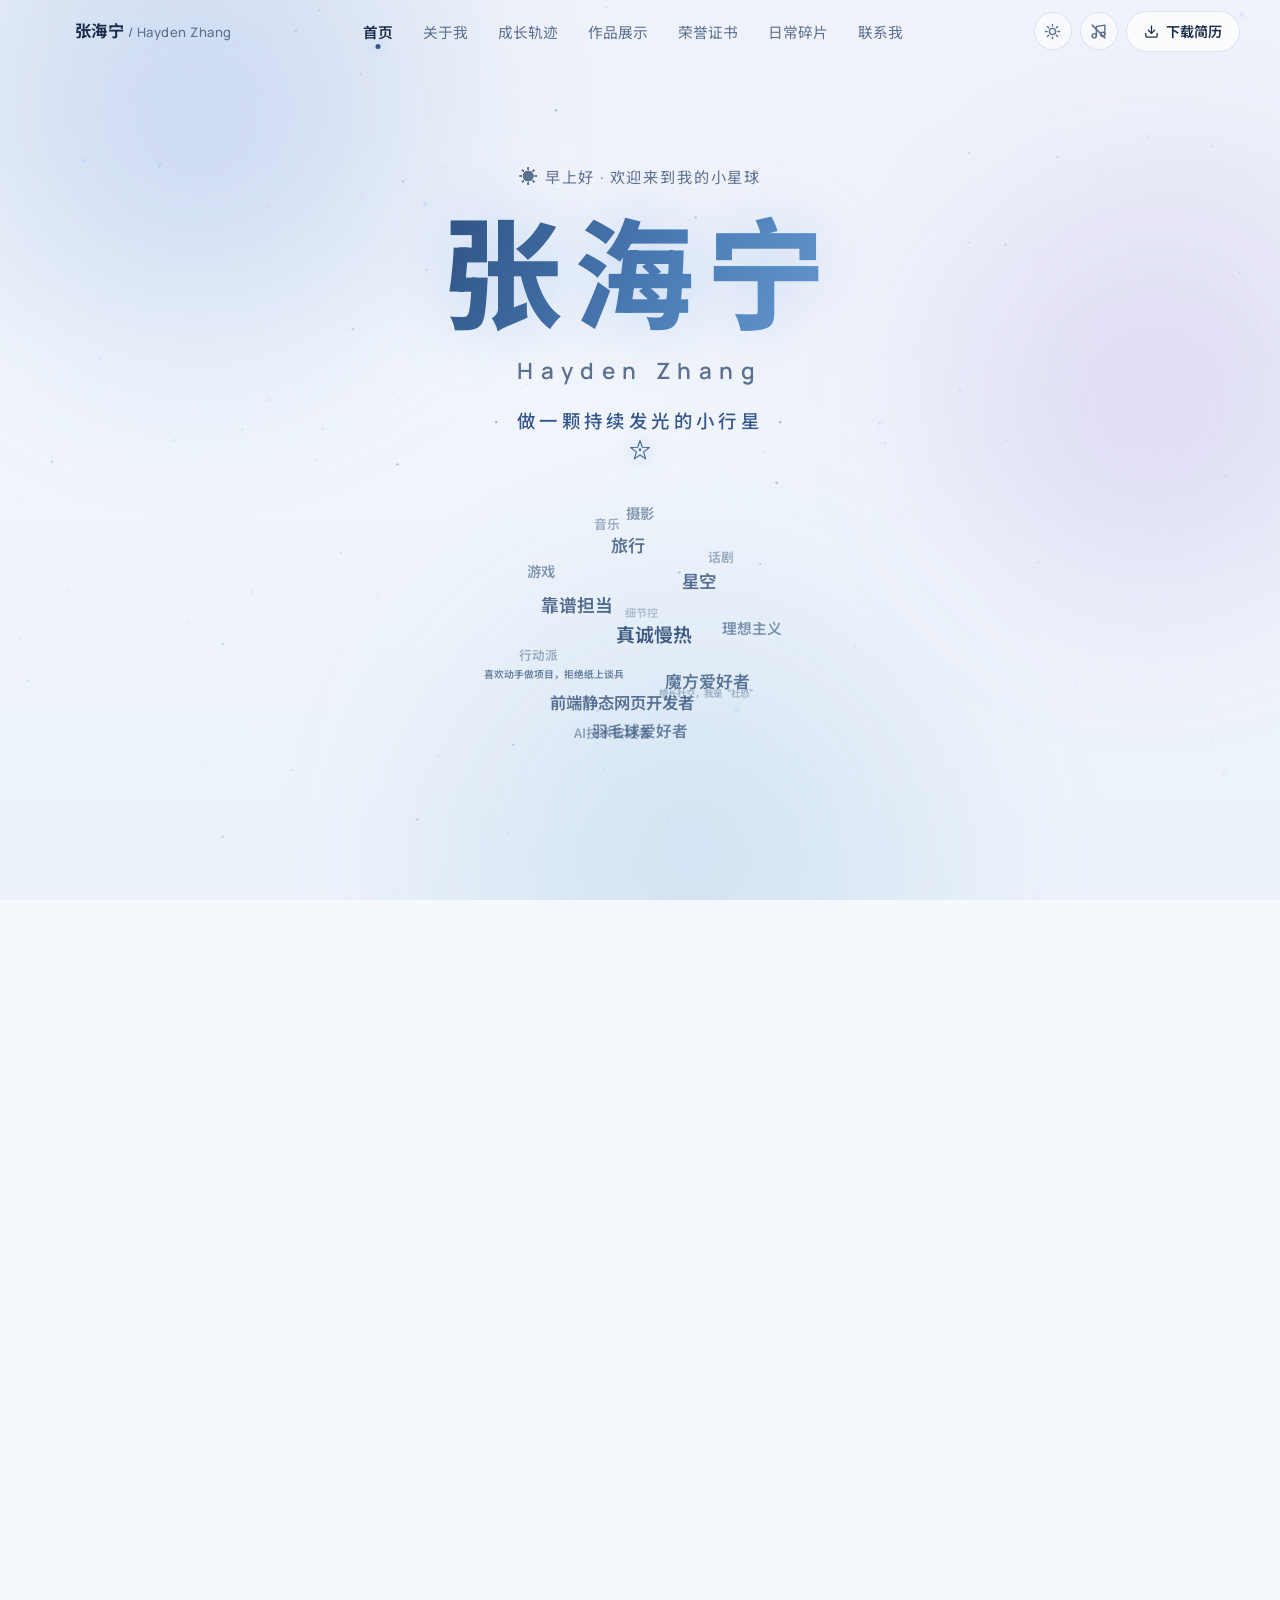
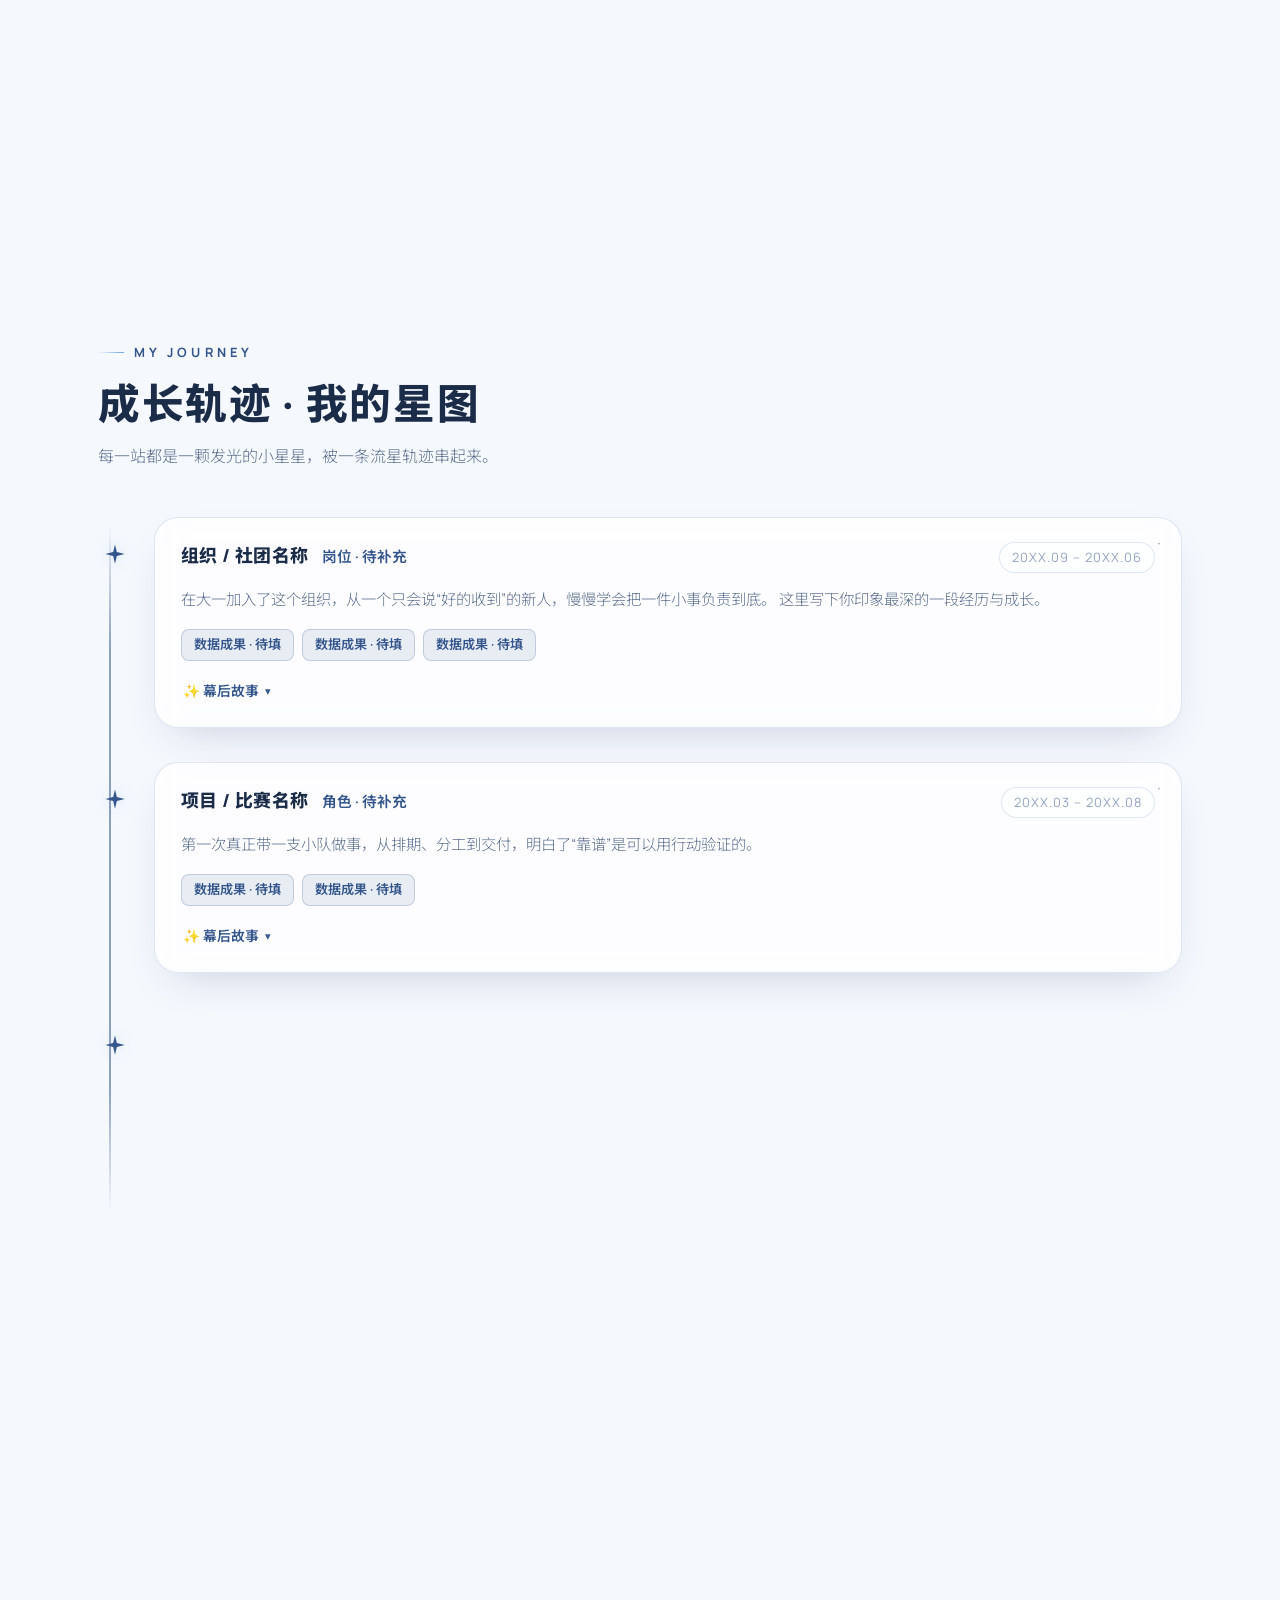
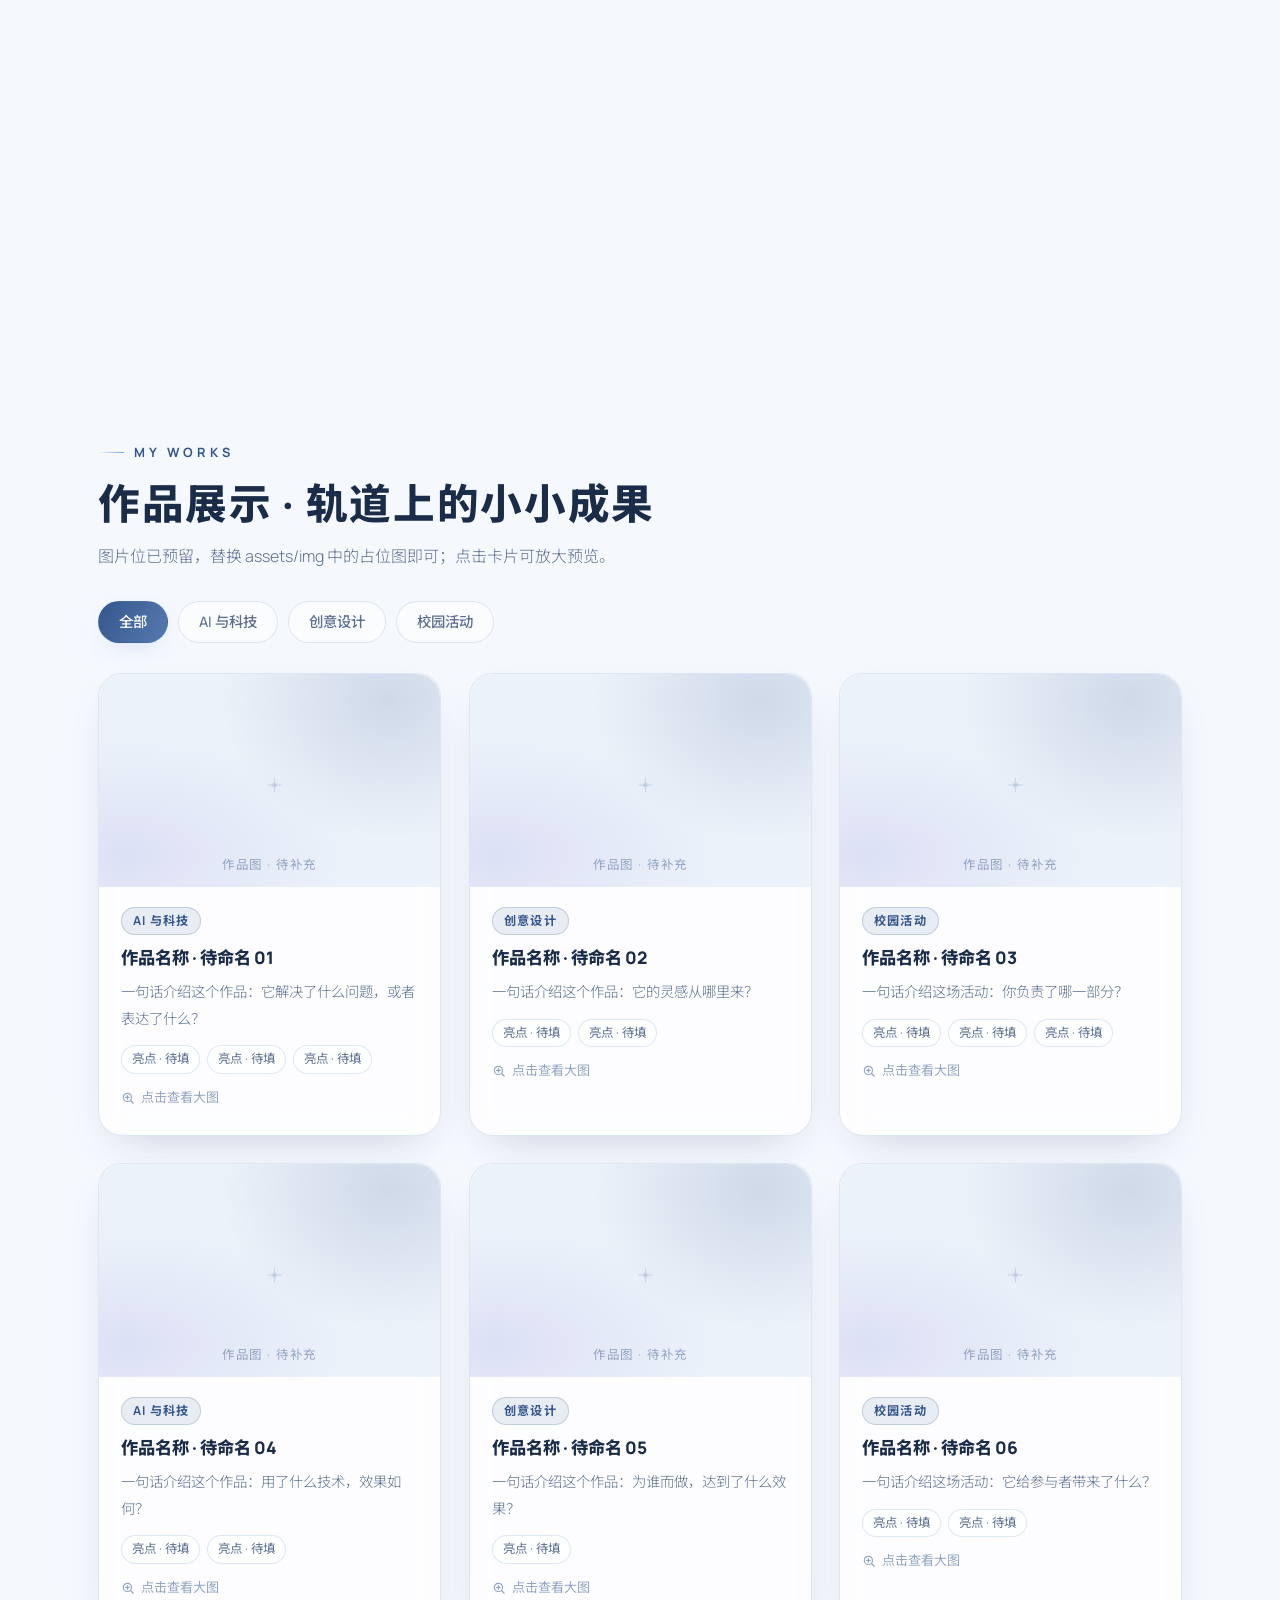
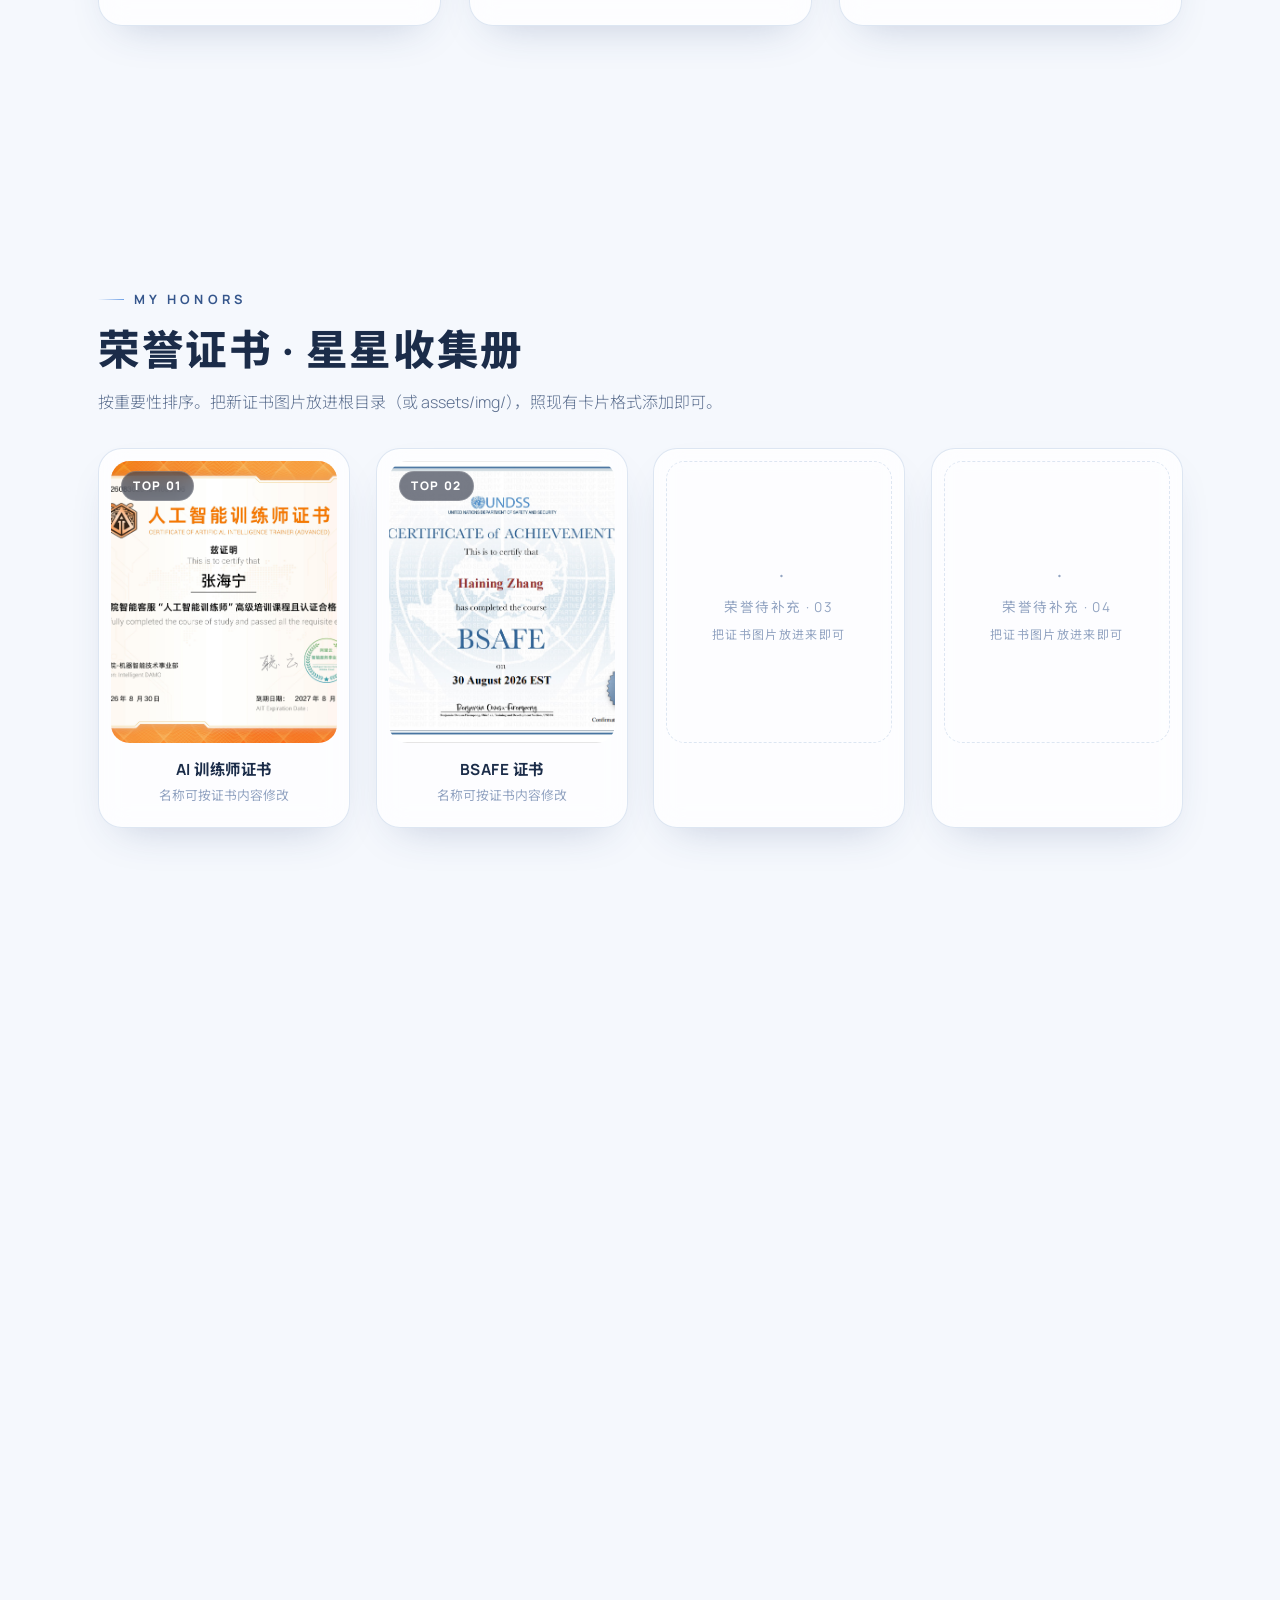
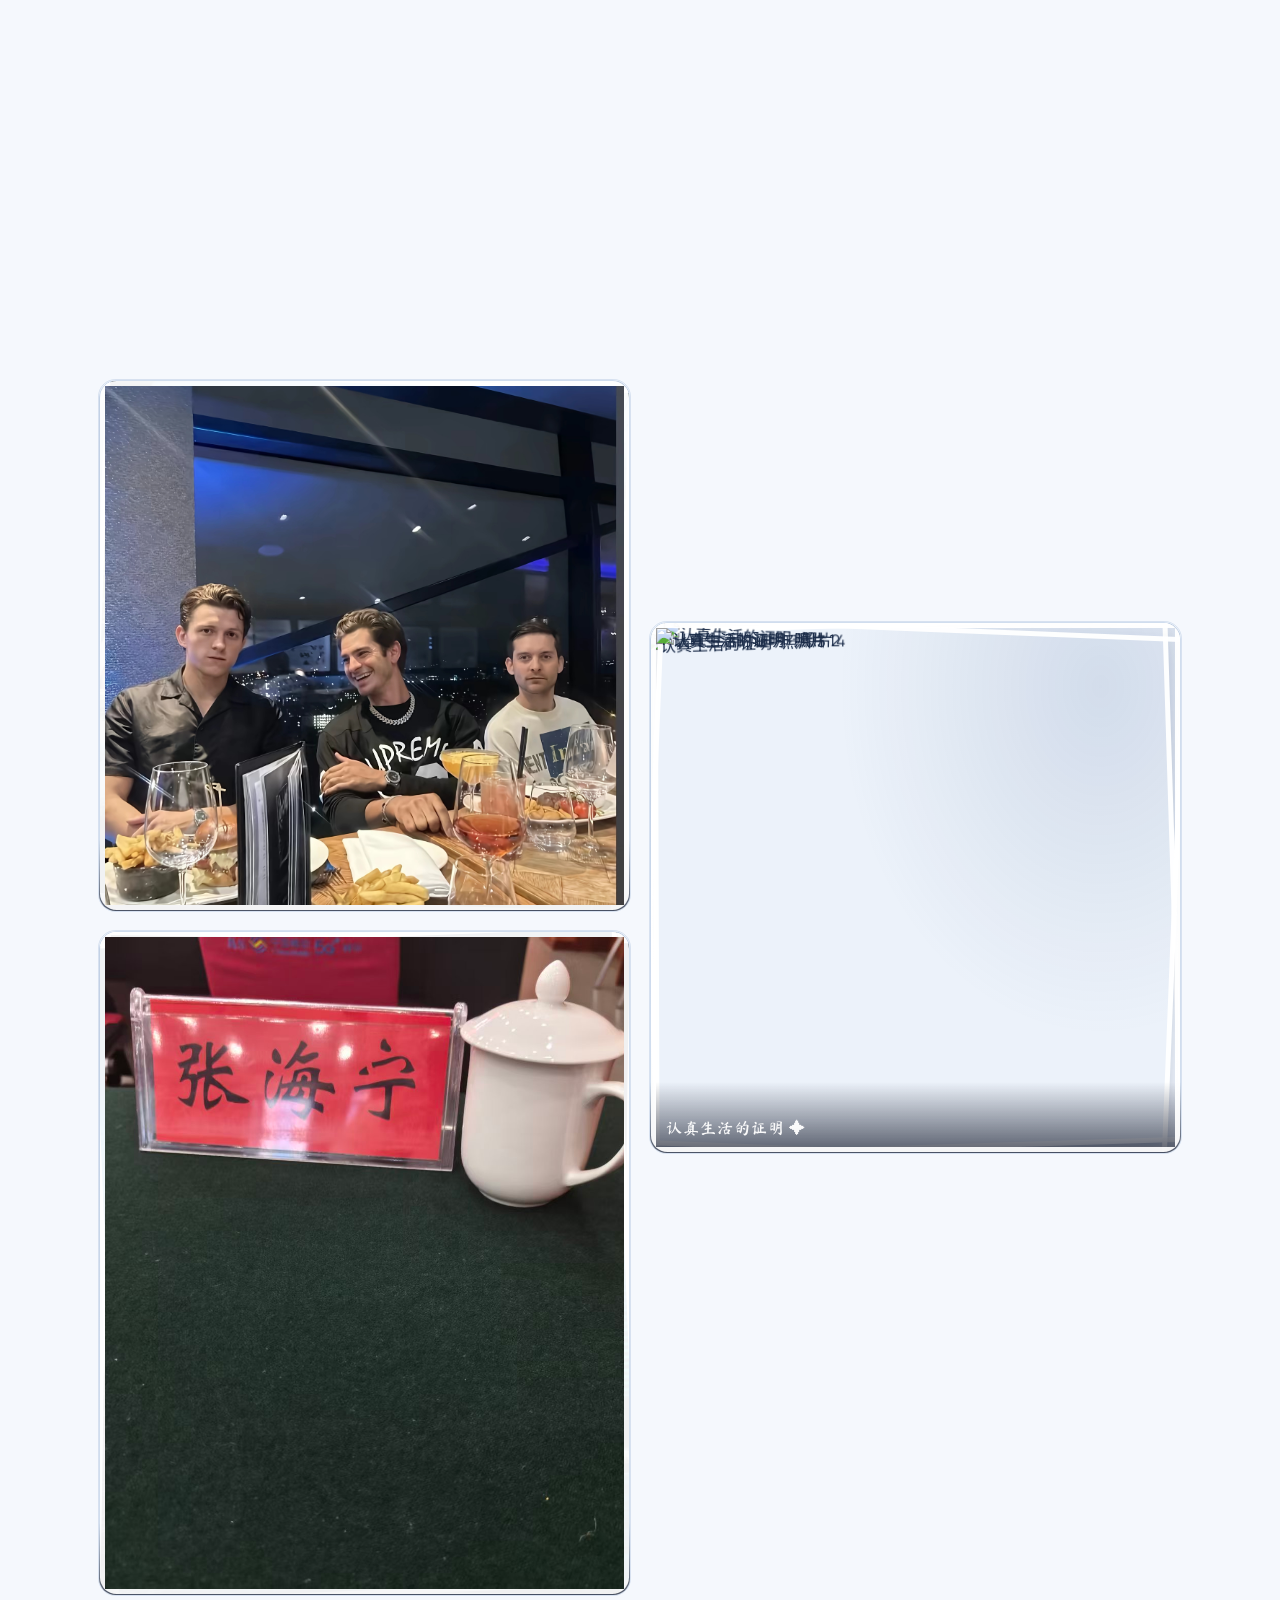
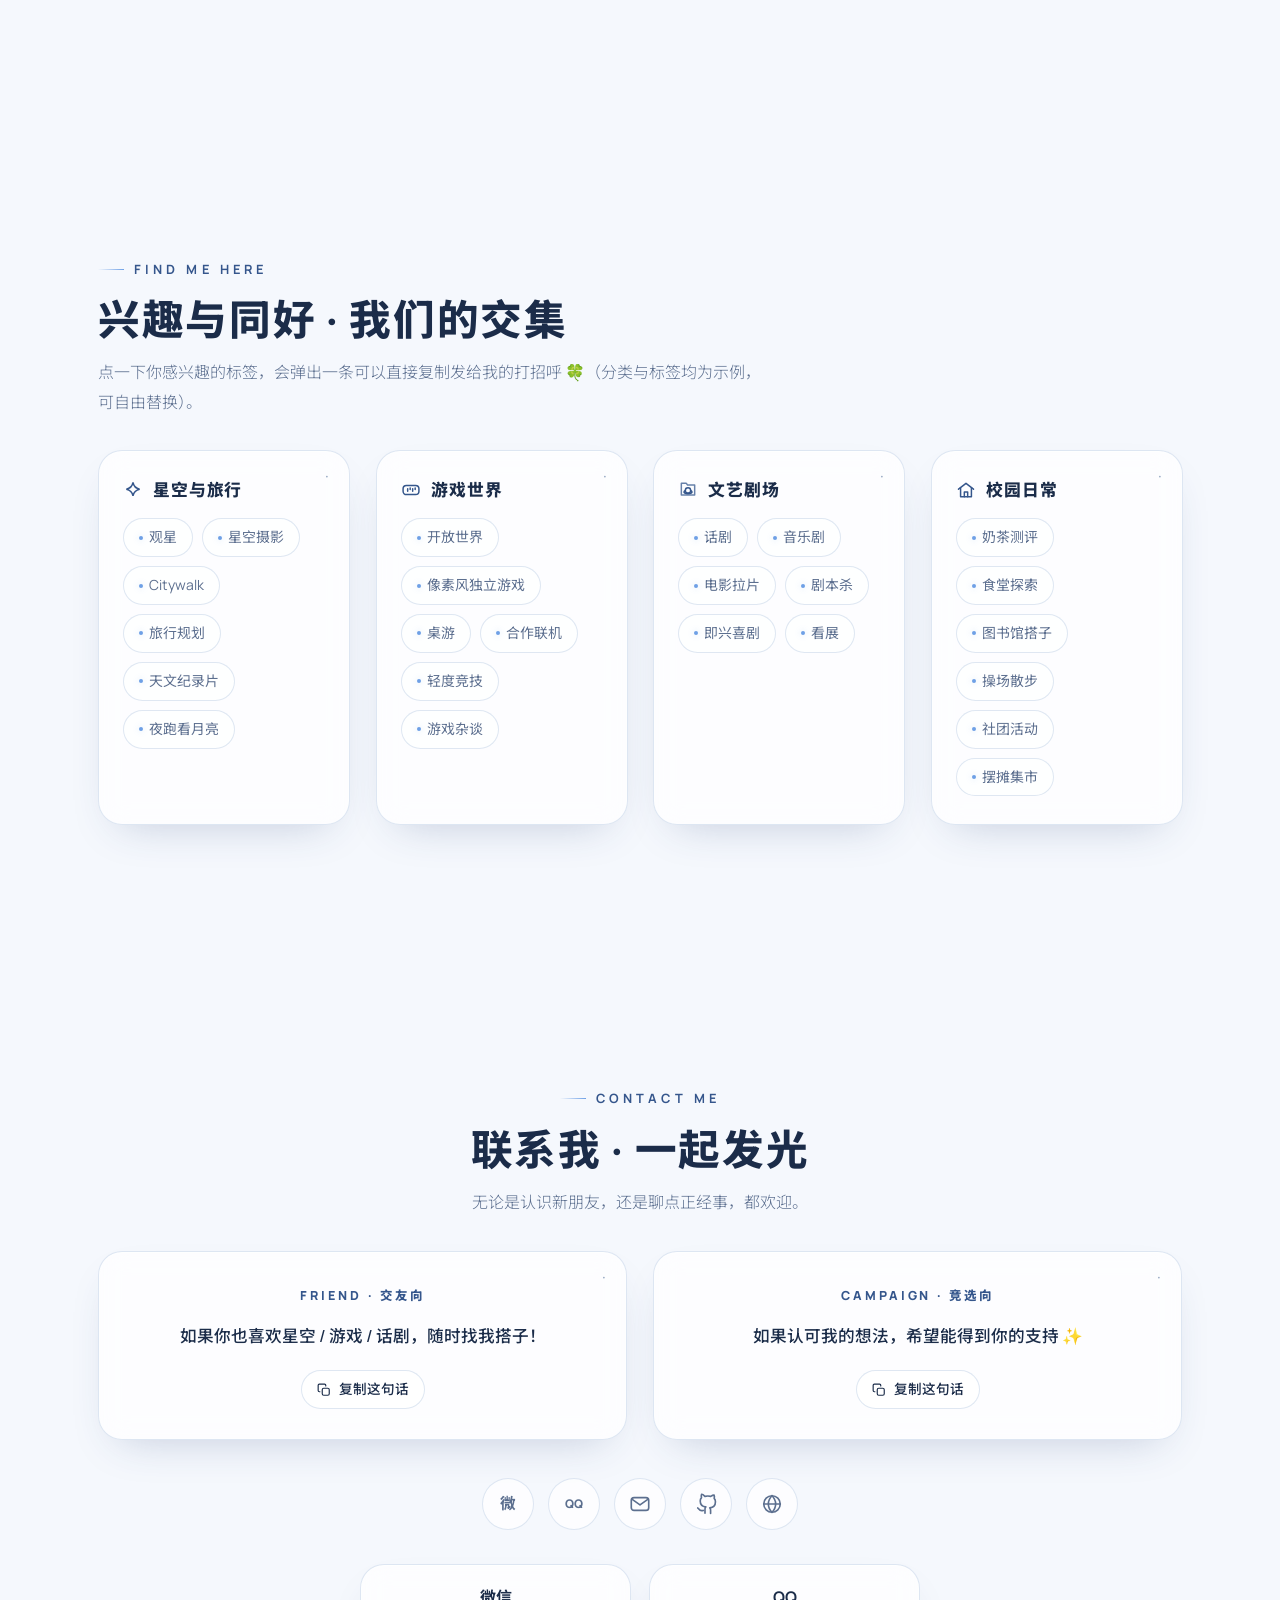
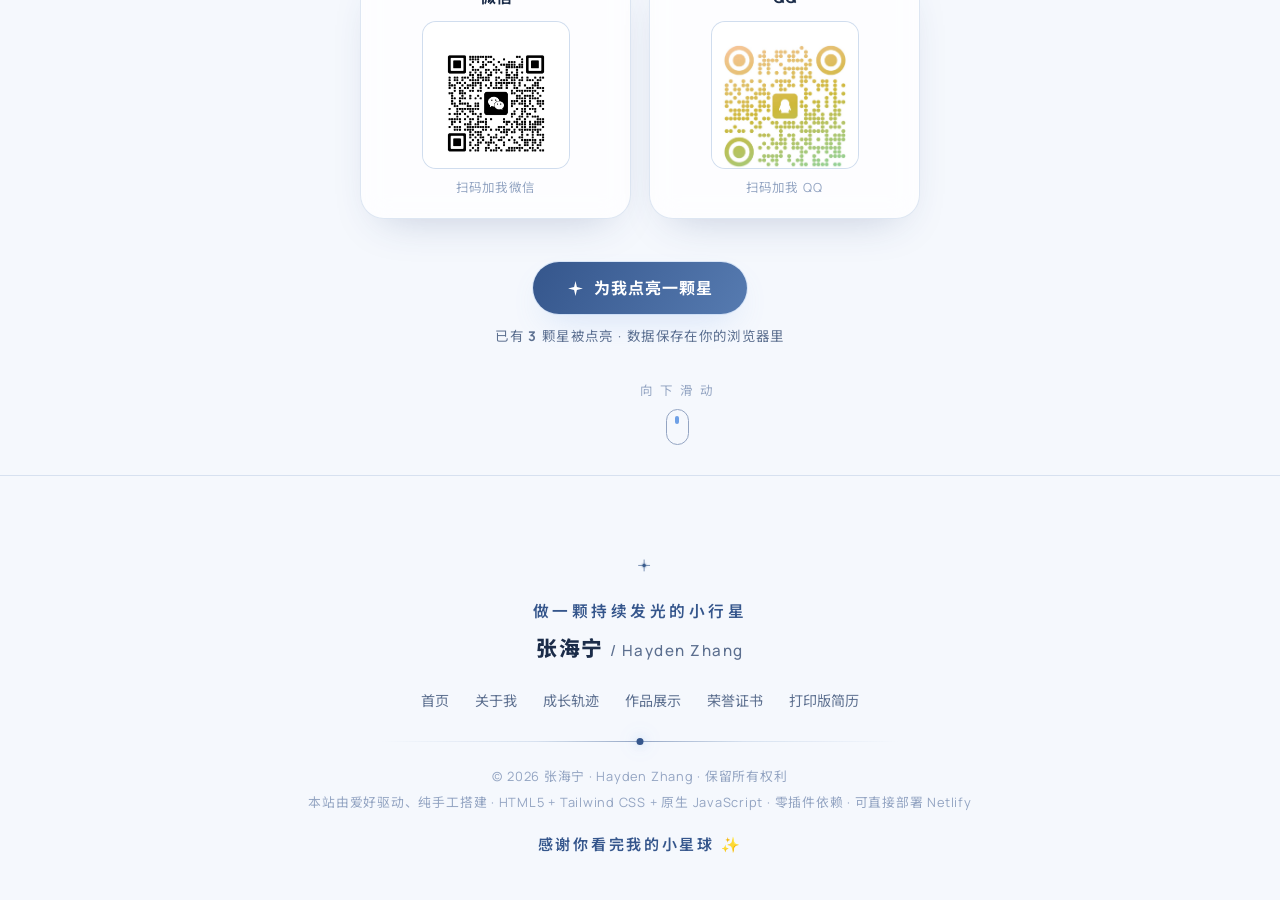
==== index.html @ 399f0990 "Add files via upload" ====
<!DOCTYPE html>
<html lang="zh-CN">
<head>
  <meta charset="UTF-8">
  <meta name="viewport" content="width=device-width, initial-scale=1.0">
  <!-- ================= SEO 基础标签 ================= -->
  <title>张海宁 Hayden Zhang｜做一颗持续发光的小行星</title>
  <meta name="description" content="张海宁（Hayden Zhang）的个人小星球：深空星空主题个人品牌展示站，用于开学破冰、社团班委竞选、评优展示，内附标准求职简历打印版。">
  <meta name="keywords" content="张海宁,Hayden Zhang,个人主页,个人简历,大学生,校园,星空,作品集">
  <meta name="author" content="张海宁 Hayden Zhang">
  <meta name="theme-color" content="#05070f">
  <!-- Open Graph 占位（上线后可替换为自己的分享图） -->
  <meta property="og:title" content="张海宁 Hayden Zhang｜做一颗持续发光的小行星">
  <meta property="og:description" content="欢迎来到我的小星球——一颗持续发光的小行星。">
  <meta property="og:type" content="website">

  <!-- 站点图标：Z-shaped Meteor Logo / 张海宁专属流星符号（Z 字三折拖尾 + 星点） -->
  <link rel="icon" href='data:image/svg+xml,<svg xmlns="http://www.w3.org/2000/svg" viewBox="0 0 64 64"><g fill="none" stroke="%233a5b8c" stroke-width="4.6" stroke-linecap="round" stroke-linejoin="round"><path d="M13 15 L30 15 L17 37 L35 37"/></g><circle cx="38" cy="37" r="3" fill="%233a5b8c"/></svg>'>

  <!-- 字体：Manrope（拉丁）+ Noto Sans SC（中文正文）+ Ma Shan Zheng（手写标注）；离线时自动回退系统字体 -->
  <link rel="preconnect" href="https://fonts.googleapis.com">
  <link rel="preconnect" href="https://fonts.gstatic.com" crossorigin>
  <link href="https://fonts.googleapis.com/css2?family=Ma+Shan+Zheng&family=Manrope:wght@400;500;600;700;800&family=Noto+Sans+SC:wght@300;400;500;700;900&display=swap" rel="stylesheet">

  <!-- Tailwind CSS v3.4.17（本地化离线运行时，按需编译，无外部请求） -->
  <script>
    /* 拦截 Tailwind 运行时自身的“生产环境”提示，保持控制台零警告 */
    (function () {
      var _w = console.warn;
      console.warn = function () {
        var msg = String(arguments[0] || "");
        if (msg.indexOf("should not be used in production") > -1) return;
        _w.apply(console, arguments);
      };
    })();
  </script>
  <script src="js/tailwind-3.4.17.js"></script>
  <script>
    /* ======= 主题令牌：深空蓝主色阶 + 字体 ======= */
    tailwind.config = {
      darkMode: "class",
      theme: {
        extend: {
          colors: {
            space: { 50: "#f4f7fc", 100: "#e8eef8", 200: "#d3e0f0", 300: "#acc4e2", 400: "#7d9fc9", 500: "#5b7fae", 600: "#43658f", 700: "#354f74", 800: "#273c59", 900: "#1a2a44", 950: "#0c1526" },
            glow: { 200: "#dbe9ff", 300: "#bcd8ff", 400: "#94c0ff", 500: "#6aa5fb" }
          },
          fontFamily: {
            sans: ["Manrope", "Noto Sans SC", "ui-sans-serif", "system-ui", "-apple-system", "Segoe UI", "PingFang SC", "Microsoft YaHei", "sans-serif"],
            hand: ["Ma Shan Zheng", "Kaiti SC", "STKaiti", "KaiTi", "cursive"]
          }
        }
      }
    };
  </script>

  <link rel="stylesheet" href="css/style.css">
  <noscript><style>.reveal{opacity:1 !important;transform:none !important}</style></noscript>
</head>

<body class="antialiased">

  <!-- 无障碍：跳至主要内容 -->
  <a class="skip-link" href="#main">跳至主要内容</a>

  <!-- ============================================================
       Z-shaped Meteor Logo / 张海宁专属流星符号（SVG 符号库）
       整体为一道从左上划向右下的流星轨迹，拖尾三折走势暗合字母 Z：
       - 上层一笔（细、淡）+ 长斜线（主拖尾）+ 下层一笔（汇聚到流星头部）
       - 头部为细小发光星点，可单色使用、可带微光
       ============================================================ -->
  <svg class="hidden" aria-hidden="true" focusable="false">
    <defs>
      <!-- 拖尾渐变：由虚到实、由淡到亮，指向流星头部 -->
      <linearGradient id="zmGrad" x1="13" y1="15" x2="38" y2="37" gradientUnits="userSpaceOnUse">
        <stop offset="0" stop-color="currentColor" stop-opacity=".15"/>
        <stop offset=".55" stop-color="currentColor" stop-opacity=".62"/>
        <stop offset=".95" stop-color="currentColor" stop-opacity=".95"/>
      </linearGradient>
      <!-- 符号微光滤镜 -->
      <filter id="zmGlow" x="-60%" y="-60%" width="220%" height="220%">
        <feGaussianBlur stdDeviation="1.8" result="b"/>
        <feMerge><feMergeNode in="b"/><feMergeNode in="SourceGraphic"/></feMerge>
      </filter>
      <!-- 完整版（带星点光芒，用于大尺寸场景） -->
      <symbol id="zm-full" viewBox="0 0 64 64">
        <polyline points="13,15 30,15 17,37 35,37" fill="none" stroke="url(#zmGrad)" stroke-width="4.6" stroke-linecap="round" stroke-linejoin="round"/>
        <circle cx="38" cy="37" r="2.4" fill="currentColor" filter="url(#zmGlow)"/>
        <path d="M38 29 v16 M30 37 h16" stroke="currentColor" stroke-width="1.1" stroke-linecap="round" opacity=".85"/>
      </symbol>
      <!-- 精简版（导航栏 / 角落小尺寸专用，缩小后依旧清晰） -->
      <symbol id="zm-mini" viewBox="0 0 64 64">
        <polyline points="13,15 30,15 17,37 35,37" fill="none" stroke="url(#zmGrad)" stroke-width="5.4" stroke-linecap="round" stroke-linejoin="round"/>
        <circle cx="38" cy="37" r="2.9" fill="currentColor"/>
      </symbol>
    </defs>
  </svg>

  <!-- ================= 多层星空背景 ================= -->
  <div id="sky" aria-hidden="true">
    <div class="nebula nebula-1"></div>
    <div class="nebula nebula-2"></div>
    <div class="nebula nebula-3"></div>
  </div>
  <canvas id="starfield" aria-hidden="true"></canvas>

  <!-- ================= 流星鼠标指针（仅 PC 鼠标设备生效，JS 控制） ================= -->
  <canvas id="cursorTrail" aria-hidden="true"></canvas>
  <div id="cursorStar" aria-hidden="true">
    <!-- 纯代码绘制的镂空纤细五角星（流星头部），非 emoji、非贴图 -->
    <svg viewBox="0 0 24 24">
      <polygon points="12,1.6 14.4,9.0 22.2,9.3 15.9,14.1 18.2,21.7 12,17.4 5.8,21.7 8.1,14.1 1.8,9.3 9.6,9.0" fill="none" stroke="currentColor" stroke-width="1.15" stroke-linejoin="round" opacity=".95"/>
      <circle cx="12" cy="11.6" r="1.4" fill="currentColor" opacity=".9"/>
    </svg>
  </div>

  <!-- ================= 开场动画（默认隐藏，JS 播放；如 JS 被禁用则直接显示首屏） ================= -->
  <div id="intro" aria-hidden="true">
    <div class="intro-veil"></div>
    <div class="intro-dust"></div>
    <div class="intro-stage" id="introStage">
      <div class="intro-halo" id="introHalo"></div>
      <svg viewBox="0 0 64 64">
        <polyline id="introPath" points="13,15 30,15 17,37 35,37" fill="none" stroke-linecap="round" stroke-linejoin="round"/>
        <circle id="introHead" cx="38" cy="37" r="2.6" fill="#eaf3ff"/>
        <path id="introSpark" d="M38 29 v16 M30 37 h16" stroke="#dbeaff" stroke-width="1.1" stroke-linecap="round"/>
      </svg>
    </div>
  </div>

  <!-- ================= 顶部导航 ================= -->
  <header id="topbar">
    <div class="nav-shell">
      <!-- 左：Z 流星符号 + 中英文姓名 -->
      <a href="#home" class="nav-brand" aria-label="返回首页">
        <span class="nav-logo" id="navLogo">
          <svg width="25" height="25" aria-hidden="true"><use href="#zm-mini"/></svg>
        </span>
        <span>张海宁<span class="nav-name-en"> / Hayden Zhang</span></span>
      </a>

      <!-- 中：主导航 -->
      <ul class="nav-links" role="navigation" aria-label="主导航">
        <li><a class="nav-link" data-nav="home" href="#home">首页</a></li>
        <li><a class="nav-link" data-nav="about" href="#about">关于我</a></li>
        <li><a class="nav-link" data-nav="journey" href="#journey">成长轨迹</a></li>
        <li><a class="nav-link" data-nav="works" href="#works">作品展示</a></li>
        <li><a class="nav-link" data-nav="honors" href="#honors">荣誉证书</a></li>
        <li><a class="nav-link" data-nav="moments" href="#moments">日常碎片</a></li>
        <li><a class="nav-link" data-nav="contact" href="#contact">联系我</a></li>
      </ul>

      <!-- 右：功能按钮区 -->
      <div class="nav-actions">
        <button class="icon-btn" id="themeToggle" aria-label="切换深浅主题" title="切换主题">
          <svg class="dark:hidden" width="17" height="17" viewBox="0 0 24 24" fill="none" stroke="currentColor" stroke-width="2" stroke-linecap="round"><circle cx="12" cy="12" r="4.4"/><path d="M12 2v2.4M12 19.6V22M4.9 4.9l1.7 1.7M17.4 17.4l1.7 1.7M2 12h2.4M19.6 12H22M4.9 19.1l1.7-1.7M17.4 6.6l1.7-1.7"/></svg>
          <svg class="hidden dark:block" width="17" height="17" viewBox="0 0 24 24" fill="currentColor"><path d="M21 12.79A9 9 0 1 1 11.21 3 7 7 0 0 0 21 12.79Z"/></svg>
        </button>
        <button class="icon-btn" id="bgmToggle" aria-label="背景音乐开关" title="背景音乐">
          <!-- 播放中（默认隐藏，开启后显示） -->
          <svg id="bgmIconOn" width="17" height="17" viewBox="0 0 24 24" fill="none" stroke="currentColor" stroke-width="2" stroke-linecap="round" stroke-linejoin="round"><path d="M9 18V5l12-2v13"/><circle cx="6" cy="18" r="3"/><circle cx="18" cy="16" r="3"/></svg>
          <!-- 静音（默认显示） -->
          <svg id="bgmIconOff" width="17" height="17" viewBox="0 0 24 24" fill="none" stroke="currentColor" stroke-width="2" stroke-linecap="round" stroke-linejoin="round"><path d="M9 18V5l12-2v13"/><circle cx="6" cy="18" r="3"/><circle cx="18" cy="16" r="3"/><path d="M3 3l18 18"/></svg>
        </button>
        <a class="btn-resume" href="resume.html" target="_blank" rel="noopener" title="打开打印版求职简历">
          <svg width="15" height="15" viewBox="0 0 24 24" fill="none" stroke="currentColor" stroke-width="2" stroke-linecap="round" stroke-linejoin="round"><path d="M21 15v4a2 2 0 0 1-2 2H5a2 2 0 0 1-2-2v-4"/><path d="M7 10l5 5 5-5"/><path d="M12 15V3"/></svg>
          <span>下载简历</span>
        </a>
        <button class="icon-btn" id="menuBtn" aria-label="打开菜单" title="菜单">
          <svg width="17" height="17" viewBox="0 0 24 24" fill="none" stroke="currentColor" stroke-width="2" stroke-linecap="round"><path d="M3 6h18M3 12h18M3 18h18"/></svg>
        </button>
      </div>
    </div>
    <!-- 移动端抽屉菜单 -->
    <nav class="mobile-menu" id="mobileMenu" aria-label="移动端菜单">
      <a data-nav="home" href="#home">首页</a>
      <a data-nav="about" href="#about">关于我</a>
      <a data-nav="journey" href="#journey">成长轨迹</a>
      <a data-nav="works" href="#works">作品展示</a>
      <a data-nav="honors" href="#honors">荣誉证书</a>
      <a data-nav="moments" href="#moments">日常碎片</a>
      <a data-nav="contact" href="#contact">联系我</a>
    </nav>
  </header>

  <main id="main">

    <!-- ============================================================
         01 · 全屏 Hero 首屏
         ============================================================ -->
    <section id="home" class="hero">
      <div class="container-x">
        <!-- 时间自适应问候语 -->
        <p class="hero-greeting hero-item" style="--d:.05s">
          <span class="emo" id="greetEmo">✦</span><span id="greetText">你好</span> · 欢迎来到我的小星球
        </p>
        <!-- 主姓名：张海宁（主视觉，不可弱化） -->
        <h1 class="hero-name hero-item" style="--d:.22s" id="heroTitle">张海宁</h1>
        <!-- 辅助英文名：略小、略淡，仅作补充 -->
        <p class="hero-sub hero-item" style="--d:.38s">Hayden Zhang</p>
        <p class="hero-slogan hero-item" style="--d:.52s">做一颗持续发光的小行星</p>

        <!-- 三维标签云（PC/平板为 Canvas 3D 球，移动端为静态标签） -->
        <div class="hero-tags hero-item" style="--d:.72s">
          <canvas id="tagCloud" width="680" height="300" aria-label="三维身份标签云"></canvas>
          <div class="chip-cloud" id="chipCloud" aria-label="身份标签"></div>
        </div>
      </div>

      <!-- 向下滑动指引 -->
      <a class="hero-scroll-hint hero-item" style="--d:.95s" href="#about" aria-label="向下滑动">
        <span>向 下 滑 动</span>
        <span class="mouse-shape"><span class="mouse-dot"></span></span>
      </a>
    </section>

    <!-- ============================================================
         02 · 关于我
         ============================================================ -->
    <section id="about" class="section">
      <div class="container-x">
        <p class="sec-kicker reveal">About Me</p>
        <h2 class="sec-title reveal" style="--d:.08s">关于我 · 一颗小行星的自述</h2>
        <p class="sec-sub reveal" style="--d:.16s">以下为第一人称示例文案框架，可整体替换成你自己的故事。</p>

        <div class="about-grid mt-12 stagger">
          <!-- 左：第一人称自我介绍（示例文案，可替换） -->
          <div class="reveal">
            <div class="about-text">
              <p>
                你好呀，我是 <strong>张海宁</strong>。如果把大学生活比作一片星空，我希望自己是其中一颗
                <strong>持续发光的小行星</strong>——不一定是最亮的那颗，但一定在自己的轨道上认真运行、真诚发光。
              </p>
              <p>
                <!-- 示例段落：可以写你的性格、兴趣、校园角色，保持第一人称口语感 -->
                我喜欢把普通的日子过出一点仪式感：课堂上争取把每个观点讲清楚，社团里把手头的小事做到闭环，
                空闲时看一部话剧、打一局游戏，或者只是抬头看看星星。对我来说，靠谱和有趣并不冲突。
              </p>
              <p>
                <!-- 示例段落：竞选 / 交友双场景可共用这段自我介绍 -->
                这里是我的小星球，欢迎你随便逛逛。如果你想认识我，或者愿意和我一起做点什么有意思的事，
                直接滑到文末「联系我」就好——我不常在线，但每条消息都会认真回复。
              </p>
            </div>
          </div>

          <!-- 右：个人信息卡片（底层叠 Z 流星符号水印） -->
          <aside class="reveal" style="--d:.15s">
            <div class="zm-card hoverable about-info-card h-full">
              <svg class="zm-corner" aria-hidden="true"><use href="#zm-mini"/></svg>
              <svg class="zm-watermark" aria-hidden="true"><use href="#zm-full"/></svg>
              <h3 class="font-bold text-lg tracking-widest">信息速览</h3>
              <dl class="mt-2">
                <div class="info-row"><dt>中文名</dt><dd>张海宁</dd></div>
                <div class="info-row"><dt>英文名</dt><dd>Hayden Zhang</dd></div>
                <div class="info-row"><dt>学校</dt><dd>山东师范大学</dd></div>
                <div class="info-row"><dt>专业 / 年级</dt><dd>生物科学类 / 大一</dd></div>
                <div class="info-row"><dt>家乡</dt><dd>山东潍坊</dd></div>
                <div class="info-row"><dt>MBTI</dt><dd>ESFP-AH</dd></div>
                <div class="info-row"><dt>身份标签</dt><dd style="line-height:1.7;font-size:.86rem">羽毛球 · 前端开发 · AI 实践 · 魔方</dd></div>
                <div class="info-row"><dt>Slogan</dt><dd>做一颗持续发光的小行星</dd></div>
              </dl>
            </div>
          </aside>
        </div>
      </div>
    </section>

    <!-- ============================================================
         03 · 成长轨迹（星空成长星图时间线 + 竞选主张）
         ============================================================ -->
    <section id="journey" class="section">
      <div class="container-x">
        <p class="sec-kicker reveal">My Journey</p>
        <h2 class="sec-title reveal" style="--d:.08s">成长轨迹 · 我的星图</h2>
        <p class="sec-sub reveal" style="--d:.16s">每一站都是一颗发光的小星星，被一条流星轨迹串起来。<!-- 示例卡片可复制修改，数量不限 --></p>

        <div class="timeline">
          <div class="tl-line" aria-hidden="true"></div>

          <!-- 节点一（示例：可替换为你的真实经历） -->
          <article class="tl-item">
            <span class="tl-dot" aria-hidden="true">
              <svg viewBox="0 0 24 24" fill="currentColor"><path d="M12 1.5L14 9.8 22.5 12 14 14.2 12 22.5 10 14.2 1.5 12 10 9.8Z"/></svg>
            </span>
            <div class="zm-card hoverable tl-card reveal">
              <svg class="zm-corner" aria-hidden="true"><use href="#zm-mini"/></svg>
              <div class="tl-head">
                <h3 class="tl-org">组织 / 社团名称</h3>
                <span class="tl-role">岗位 · 待补充</span>
                <span class="tl-time">20XX.09 – 20XX.06</span>
              </div>
              <p class="tl-desc">
                <!-- 示例描述（第一人称 + 数据化成果）：-->
                在大一加入了这个组织，从一个只会说“好的收到”的新人，慢慢学会把一件小事负责到底。
                这里写下你印象最深的一段经历与成长。
              </p>
              <div class="tl-data">
                <span>数据成果 · 待填</span>
                <span>数据成果 · 待填</span>
                <span>数据成果 · 待填</span>
              </div>
              <div class="tl-story">
                <button class="tl-story-btn" aria-expanded="false">
                  ✨ 幕后故事 <span class="caret">▾</span>
                </button>
                <div class="tl-story-body">
                  <div>
                    <p class="tl-story-text">这里会讲一个只有我知道的小故事——比如第一次搞砸、又第一次扳回来。等你想好了就写在这里 ✨</p>
                  </div>
                </div>
              </div>
            </div>
          </article>

          <!-- 节点二 -->
          <article class="tl-item">
            <span class="tl-dot" aria-hidden="true">
              <svg viewBox="0 0 24 24" fill="currentColor"><path d="M12 1.5L14 9.8 22.5 12 14 14.2 12 22.5 10 14.2 1.5 12 10 9.8Z"/></svg>
            </span>
            <div class="zm-card hoverable tl-card reveal" style="--d:.05s">
              <svg class="zm-corner" aria-hidden="true"><use href="#zm-mini"/></svg>
              <div class="tl-head">
                <h3 class="tl-org">项目 / 比赛名称</h3>
                <span class="tl-role">角色 · 待补充</span>
                <span class="tl-time">20XX.03 – 20XX.08</span>
              </div>
              <p class="tl-desc">
                <!-- 示例描述：-->
                第一次真正带一支小队做事，从排期、分工到交付，明白了“靠谱”是可以用行动验证的。
              </p>
              <div class="tl-data">
                <span>数据成果 · 待填</span>
                <span>数据成果 · 待填</span>
              </div>
              <div class="tl-story">
                <button class="tl-story-btn" aria-expanded="false">
                  ✨ 幕后故事 <span class="caret">▾</span>
                </button>
                <div class="tl-story-body">
                  <div>
                    <p class="tl-story-text">留一个位置，放一段“大家不知道的事”。</p>
                  </div>
                </div>
              </div>
            </div>
          </article>

          <!-- 节点三 -->
          <article class="tl-item">
            <span class="tl-dot" aria-hidden="true">
              <svg viewBox="0 0 24 24" fill="currentColor"><path d="M12 1.5L14 9.8 22.5 12 14 14.2 12 22.5 10 14.2 1.5 12 10 9.8Z"/></svg>
            </span>
            <div class="zm-card hoverable tl-card reveal" style="--d:.05s">
              <svg class="zm-corner" aria-hidden="true"><use href="#zm-mini"/></svg>
              <div class="tl-head">
                <h3 class="tl-org">正在发生：XX</h3>
                <span class="tl-role">进行中 · 待补充</span>
                <span class="tl-time">20XX.09 – 至今</span>
              </div>
              <p class="tl-desc">
                <!-- 示例描述：-->
                现在的我在为下一件想做的事积蓄能量，把每一天过成值得记录的一小段轨道。
              </p>
              <div class="tl-data">
                <span>数据成果 · 待填</span>
              </div>
              <div class="tl-story">
                <button class="tl-story-btn" aria-expanded="false">
                  ✨ 幕后故事 <span class="caret">▾</span>
                </button>
                <div class="tl-story-body">
                  <div>
                    <p class="tl-story-text">故事还没发生，也许就会发生在认识你之后 ✨</p>
                  </div>
                </div>
              </div>
            </div>
          </article>
        </div>

        <!-- 竞选主张子模块：独立卡片区块，标题保持「竞选主张 · 如果我成为那颗星」 -->
        <div class="zm-card manifesto reveal">
          <svg class="zm-corner" aria-hidden="true"><use href="#zm-mini"/></svg>
          <p class="sec-kicker">My Manifesto</p>
          <h3 class="sec-title" style="font-size:clamp(1.3rem,2.6vw,1.8rem)">竞选主张 · 如果我成为那颗星</h3>
          <div class="manifesto-grid stagger">

            <!-- 主张 01：四角星线条图标 -->
            <article class="mfs-item reveal">
              <svg class="mfs-icon" aria-hidden="true" viewBox="0 0 24 24" fill="none" stroke="currentColor" stroke-width="1.5" stroke-linecap="round" stroke-linejoin="round">
                <path d="M12 2.5 L13.9 10.1 L21.5 12 L13.9 13.9 L12 21.5 L10.1 13.9 L2.5 12 L10.1 10.1 Z"/>
              </svg>
              <div class="mfs-text">
                <h4 class="mfs-title">踏实落地</h4>
                <p class="mfs-body">认真跟进每一项事务，活动细节、对接工作件件落实，不拖延、不敷衍，事事有回音。</p>
              </div>
              <svg class="mfs-watermark" aria-hidden="true" viewBox="0 0 24 24" fill="none" stroke="currentColor" stroke-width="1.5" stroke-linecap="round" stroke-linejoin="round">
                <path d="M12 2.5 L13.9 10.1 L21.5 12 L13.9 13.9 L12 21.5 L10.1 13.9 L2.5 12 L10.1 10.1 Z"/>
              </svg>
            </article>

            <!-- 主张 02：流星轨迹线条图标（呼应单痕流星 Z 字符号） -->
            <article class="mfs-item reveal">
              <svg class="mfs-icon" aria-hidden="true" viewBox="0 0 24 24" fill="none" stroke="currentColor" stroke-width="1.5" stroke-linecap="round" stroke-linejoin="round">
                <path d="M4.8 17.6 L15.8 6.6"/>
                <circle cx="18.7" cy="3.7" r="1.7"/>
              </svg>
              <div class="mfs-text">
                <h4 class="mfs-title">技术提效</h4>
                <p class="mfs-body">分享 AI 工具与办公实用技巧，用技术简化统计、文案类重复工作，帮大家提升效率省时间。</p>
              </div>
              <svg class="mfs-watermark" aria-hidden="true" viewBox="0 0 24 24" fill="none" stroke="currentColor" stroke-width="1.5" stroke-linecap="round" stroke-linejoin="round">
                <path d="M4.8 17.6 L15.8 6.6"/>
                <circle cx="18.7" cy="3.7" r="1.7"/>
              </svg>
            </article>

            <!-- 主张 03：星芒线条图标 -->
            <article class="mfs-item reveal">
              <svg class="mfs-icon" aria-hidden="true" viewBox="0 0 24 24" fill="none" stroke="currentColor" stroke-width="1.5" stroke-linecap="round">
                <circle cx="12" cy="12" r="3.1"/>
                <path d="M12 3v3M12 18v3M3 12h3M18 12h3M5.6 5.6l2.1 2.1M16.3 16.3l2.1 2.1M18.4 5.6l-2.1 2.1M7.7 16.3l-2.1 2.1"/>
              </svg>
              <div class="mfs-text">
                <h4 class="mfs-title">同好联结</h4>
                <p class="mfs-body">定期组织技术交流、羽毛球约球、魔方切磋等小活动，搭起同好交流的小平台。</p>
              </div>
              <svg class="mfs-watermark" aria-hidden="true" viewBox="0 0 24 24" fill="none" stroke="currentColor" stroke-width="1.5" stroke-linecap="round">
                <circle cx="12" cy="12" r="3.1"/>
                <path d="M12 3v3M12 18v3M3 12h3M18 12h3M5.6 5.6l2.1 2.1M16.3 16.3l2.1 2.1M18.4 5.6l-2.1 2.1M7.7 16.3l-2.1 2.1"/>
              </svg>
            </article>

            <!-- 主张 04：星环线条图标 -->
            <article class="mfs-item reveal">
              <svg class="mfs-icon" aria-hidden="true" viewBox="0 0 24 24" fill="none" stroke="currentColor" stroke-width="1.5" stroke-linecap="round">
                <circle cx="12" cy="12" r="8.2"/>
                <circle cx="12" cy="12" r="1.6"/>
                <circle cx="19.6" cy="7.6" r="1.3" fill="currentColor" stroke="none"/>
              </svg>
              <div class="mfs-text">
                <h4 class="mfs-title">轻松共担</h4>
                <p class="mfs-body">遇事一起商量、一起分担，不搞形式主义，营造轻松靠谱、有话直说的团队氛围。</p>
              </div>
              <svg class="mfs-watermark" aria-hidden="true" viewBox="0 0 24 24" fill="none" stroke="currentColor" stroke-width="1.5" stroke-linecap="round">
                <circle cx="12" cy="12" r="8.2"/>
                <circle cx="12" cy="12" r="1.6"/>
                <circle cx="19.6" cy="7.6" r="1.3" fill="currentColor" stroke="none"/>
              </svg>
            </article>
          </div>
          <p class="manifesto-quote">「 我不一定是最闪亮的那颗星，但我想让身边的人都发一点光。」</p>
        </div>
      </div>
    </section>

    <!-- ============================================================
         04 · 作品与项目展示
         ============================================================ -->
    <section id="works" class="section">
      <div class="container-x">
        <p class="sec-kicker reveal">My Works</p>
        <h2 class="sec-title reveal" style="--d:.08s">作品展示 · 轨道上的小小成果</h2>
        <p class="sec-sub reveal" style="--d:.16s">图片位已预留，替换 assets/img 中的占位图即可；点击卡片可放大预览。</p>

        <!-- 分类 Tab -->
        <div class="work-tabs reveal" style="--d:.22s" role="tablist" aria-label="作品分类">
          <button class="work-tab active" data-cat="all" role="tab">全部</button>
          <button class="work-tab" data-cat="ai" role="tab">AI 与科技</button>
          <button class="work-tab" data-cat="design" role="tab">创意设计</button>
          <button class="work-tab" data-cat="campus" role="tab">校园活动</button>
        </div>

        <div class="work-grid stagger" id="workGrid">
          <!-- 作品卡片模板（可复制本块新增作品） -->
          <article class="zm-card hoverable work-card reveal" data-cat="ai">
            <div class="img-slot" style="aspect-ratio:16/10">
              <!-- 正式图片：把 <img class="lazy" src="assets/img/xxx.jpg" alt="..."> 放进 .img-slot 即自动懒加载淡入 -->
              <svg class="slot-logo" aria-hidden="true"><use href="#zm-full"/></svg>
              <span class="slot-note">作品图 · 待补充</span>
            </div>
            <div class="work-body">
              <span class="work-tag">AI 与科技</span>
              <h3 class="work-title">作品名称 · 待命名 01</h3>
              <p class="work-desc">一句话介绍这个作品：它解决了什么问题，或者表达了什么？</p>
              <div class="work-pts">
                <span>亮点 · 待填</span><span>亮点 · 待填</span><span>亮点 · 待填</span>
              </div>
              <span class="work-zoom">
                <svg width="14" height="14" viewBox="0 0 24 24" fill="none" stroke="currentColor" stroke-width="2" stroke-linecap="round"><circle cx="11" cy="11" r="7"/><path d="M21 21l-4.3-4.3M11 8v6M8 11h6"/></svg>
                点击查看大图
              </span>
            </div>
          </article>

          <article class="zm-card hoverable work-card reveal" data-cat="design">
            <div class="img-slot" style="aspect-ratio:16/10">
              <svg class="slot-logo" aria-hidden="true"><use href="#zm-full"/></svg>
              <span class="slot-note">作品图 · 待补充</span>
            </div>
            <div class="work-body">
              <span class="work-tag">创意设计</span>
              <h3 class="work-title">作品名称 · 待命名 02</h3>
              <p class="work-desc">一句话介绍这个作品：它的灵感从哪里来？</p>
              <div class="work-pts">
                <span>亮点 · 待填</span><span>亮点 · 待填</span>
              </div>
              <span class="work-zoom">
                <svg width="14" height="14" viewBox="0 0 24 24" fill="none" stroke="currentColor" stroke-width="2" stroke-linecap="round"><circle cx="11" cy="11" r="7"/><path d="M21 21l-4.3-4.3M11 8v6M8 11h6"/></svg>
                点击查看大图
              </span>
            </div>
          </article>

          <article class="zm-card hoverable work-card reveal" data-cat="campus">
            <div class="img-slot" style="aspect-ratio:16/10">
              <svg class="slot-logo" aria-hidden="true"><use href="#zm-full"/></svg>
              <span class="slot-note">作品图 · 待补充</span>
            </div>
            <div class="work-body">
              <span class="work-tag">校园活动</span>
              <h3 class="work-title">作品名称 · 待命名 03</h3>
              <p class="work-desc">一句话介绍这场活动：你负责了哪一部分？</p>
              <div class="work-pts">
                <span>亮点 · 待填</span><span>亮点 · 待填</span><span>亮点 · 待填</span>
              </div>
              <span class="work-zoom">
                <svg width="14" height="14" viewBox="0 0 24 24" fill="none" stroke="currentColor" stroke-width="2" stroke-linecap="round"><circle cx="11" cy="11" r="7"/><path d="M21 21l-4.3-4.3M11 8v6M8 11h6"/></svg>
                点击查看大图
              </span>
            </div>
          </article>

          <article class="zm-card hoverable work-card reveal" data-cat="ai">
            <div class="img-slot" style="aspect-ratio:16/10">
              <svg class="slot-logo" aria-hidden="true"><use href="#zm-full"/></svg>
              <span class="slot-note">作品图 · 待补充</span>
            </div>
            <div class="work-body">
              <span class="work-tag">AI 与科技</span>
              <h3 class="work-title">作品名称 · 待命名 04</h3>
              <p class="work-desc">一句话介绍这个作品：用了什么技术，效果如何？</p>
              <div class="work-pts">
                <span>亮点 · 待填</span><span>亮点 · 待填</span>
              </div>
              <span class="work-zoom">
                <svg width="14" height="14" viewBox="0 0 24 24" fill="none" stroke="currentColor" stroke-width="2" stroke-linecap="round"><circle cx="11" cy="11" r="7"/><path d="M21 21l-4.3-4.3M11 8v6M8 11h6"/></svg>
                点击查看大图
              </span>
            </div>
          </article>

          <article class="zm-card hoverable work-card reveal" data-cat="design">
            <div class="img-slot" style="aspect-ratio:16/10">
              <svg class="slot-logo" aria-hidden="true"><use href="#zm-full"/></svg>
              <span class="slot-note">作品图 · 待补充</span>
            </div>
            <div class="work-body">
              <span class="work-tag">创意设计</span>
              <h3 class="work-title">作品名称 · 待命名 05</h3>
              <p class="work-desc">一句话介绍这个作品：为谁而做，达到了什么效果？</p>
              <div class="work-pts">
                <span>亮点 · 待填</span>
              </div>
              <span class="work-zoom">
                <svg width="14" height="14" viewBox="0 0 24 24" fill="none" stroke="currentColor" stroke-width="2" stroke-linecap="round"><circle cx="11" cy="11" r="7"/><path d="M21 21l-4.3-4.3M11 8v6M8 11h6"/></svg>
                点击查看大图
              </span>
            </div>
          </article>

          <article class="zm-card hoverable work-card reveal" data-cat="campus">
            <div class="img-slot" style="aspect-ratio:16/10">
              <svg class="slot-logo" aria-hidden="true"><use href="#zm-full"/></svg>
              <span class="slot-note">作品图 · 待补充</span>
            </div>
            <div class="work-body">
              <span class="work-tag">校园活动</span>
              <h3 class="work-title">作品名称 · 待命名 06</h3>
              <p class="work-desc">一句话介绍这场活动：它给参与者带来了什么？</p>
              <div class="work-pts">
                <span>亮点 · 待填</span><span>亮点 · 待填</span>
              </div>
              <span class="work-zoom">
                <svg width="14" height="14" viewBox="0 0 24 24" fill="none" stroke="currentColor" stroke-width="2" stroke-linecap="round"><circle cx="11" cy="11" r="7"/><path d="M21 21l-4.3-4.3M11 8v6M8 11h6"/></svg>
                点击查看大图
              </span>
            </div>
          </article>
        </div>
      </div>
    </section>

    <!-- ============================================================
         05 · 荣誉证书（按重要性排序，图片 hover 放大 + 点击预览）
         ============================================================ -->
    <section id="honors" class="section">
      <div class="container-x">
        <p class="sec-kicker reveal">My Honors</p>
        <h2 class="sec-title reveal" style="--d:.08s">荣誉证书 · 星星收集册</h2>
        <p class="sec-sub reveal" style="--d:.16s">按重要性排序。把新证书图片放进根目录（或 assets/img/），照现有卡片格式添加即可。</p>

        <div class="honor-grid stagger">
          <!-- 证书 01 -->
          <figure class="zm-card hoverable honor-card reveal">
            <div class="honor-media" data-lb data-cap="AI 训练师证书">
              <span class="honor-rank">TOP 01</span>
              <img class="lazy" src="AI训练师证书.jpg" alt="AI 训练师证书" loading="lazy">
            </div>
            <figcaption class="honor-cap">
              <b>AI 训练师证书</b>
              <i>名称可按证书内容修改</i>
            </figcaption>
          </figure>

          <!-- 证书 02 -->
          <figure class="zm-card hoverable honor-card reveal">
            <div class="honor-media" data-lb data-cap="BSAFE 证书">
              <span class="honor-rank">TOP 02</span>
              <img class="lazy" src="BSAFE证书.png" alt="BSAFE 证书" loading="lazy">
            </div>
            <figcaption class="honor-cap">
              <b>BSAFE 证书</b>
              <i>名称可按证书内容修改</i>
            </figcaption>
          </figure>

          <!-- 荣誉占位（可复制本块继续添加） -->
          <figure class="zm-card honor-card reveal">
            <div class="honor-empty">
              <svg width="26" height="26" aria-hidden="true"><use href="#zm-mini"/></svg>
              <span>荣誉待补充 · 03</span>
              <span class="text-xs">把证书图片放进来即可</span>
            </div>
          </figure>
          <figure class="zm-card honor-card reveal">
            <div class="honor-empty">
              <svg width="26" height="26" aria-hidden="true"><use href="#zm-mini"/></svg>
              <span>荣誉待补充 · 04</span>
              <span class="text-xs">把证书图片放进来即可</span>
            </div>
          </figure>
        </div>
      </div>
    </section>

    <!-- ============================================================
         06 · 日常碎片（错落照片墙 + 手写风标注）
         ============================================================ -->
    <section id="moments" class="section">
      <div class="container-x">
        <p class="sec-kicker reveal">Daily Moments</p>
        <h2 class="sec-title reveal" style="--d:.08s">日常碎片 · 轨道上的光</h2>
        <p class="sec-sub reveal" style="--d:.16s">校园、爱好、旅行、社团团建……照片位已留好，替换占位图后在标注处随手写一句话。</p>

        <div class="masonry stagger">
          <!-- 照片占位（可复制；改 style 里的 aspect-ratio 可变化错落高度） -->
          <figure class="mom-item reveal">
            <div class="img-slot" style="aspect-ratio:3/4">
              <svg class="slot-logo" aria-hidden="true"><use href="#zm-full"/></svg>
              <span class="slot-note">照片 · 待补充</span>
            </div>
            <figcaption class="mom-cap">校园日常 · 想说的话写在这里 ✦</figcaption>
          </figure>
          <figure class="mom-item reveal">
            <div class="photo-stack" data-album="friends" style="aspect-ratio:1/1" role="button" tabindex="0" aria-label="打开相册：和朋友们（9 张）"></div>
            <figcaption class="mom-cap">和朋友们 ✦</figcaption>
          </figure>
          <figure class="mom-item reveal">
            <div class="photo-stack" data-album="club" style="aspect-ratio:4/5" role="button" tabindex="0" aria-label="打开相册：某次社团团建（11 张）"></div>
            <figcaption class="mom-cap">某次社团团建 ✦</figcaption>
          </figure>
          <figure class="mom-item reveal">
            <div class="img-slot" style="aspect-ratio:1/1">
              <svg class="slot-logo" aria-hidden="true"><use href="#zm-full"/></svg>
              <span class="slot-note">照片 · 待补充</span>
            </div>
            <figcaption class="mom-cap">抬头遇见的星星 ✦</figcaption>
          </figure>
          <figure class="mom-item reveal">
            <div class="photo-stack" data-album="travel" style="aspect-ratio:4/3" role="button" tabindex="0" aria-label="打开相册：旅行途中的一站（59 张）"></div>
            <figcaption class="mom-cap">旅行途中的一站 ✦</figcaption>
          </figure>
          <figure class="mom-item reveal">
            <div class="photo-stack" data-album="life" style="aspect-ratio:1/1" role="button" tabindex="0" aria-label="打开相册：认真生活的证明（11 张 + 1 段视频）"></div>
            <figcaption class="mom-cap">认真生活的证明 ✦</figcaption>
          </figure>
        </div>
      </div>
    </section>

    <!-- ============================================================
         07 · 兴趣与同好（标签云 → 点击弹出打招呼文案）
         ============================================================ -->
    <section id="interests" class="section">
      <div class="container-x">
        <p class="sec-kicker reveal">Find Me Here</p>
        <h2 class="sec-title reveal" style="--d:.08s">兴趣与同好 · 我们的交集</h2>
        <p class="sec-sub reveal" style="--d:.16s">点一下你感兴趣的标签，会弹出一条可以直接复制发给我的打招呼 🍀（分类与标签均为示例，可自由替换）。</p>

        <div class="int-grid stagger">
          <!-- 分类 01 -->
          <div class="zm-card hoverable int-group reveal">
            <svg class="zm-corner" aria-hidden="true"><use href="#zm-mini"/></svg>
            <h3 class="int-title">
              <svg viewBox="0 0 24 24" fill="none" stroke="currentColor" stroke-width="1.8" stroke-linecap="round"><path d="M12 3c.9 4.6 3.4 7.1 8 8-4.6.9-7.1 3.4-8 8-.9-4.6-3.4-7.1-8-8 4.6-.9 7.1-3.4 8-8Z"/></svg>
              星空与旅行
            </h3>
            <div class="int-chips">
              <button class="int-chip" data-greet="观星">观星</button>
              <button class="int-chip" data-greet="星空摄影">星空摄影</button>
              <button class="int-chip" data-greet="Citywalk">Citywalk</button>
              <button class="int-chip" data-greet="旅行规划">旅行规划</button>
              <button class="int-chip" data-greet="天文纪录片">天文纪录片</button>
              <button class="int-chip" data-greet="夜跑看月亮">夜跑看月亮</button>
            </div>
          </div>

          <!-- 分类 02 -->
          <div class="zm-card hoverable int-group reveal">
            <svg class="zm-corner" aria-hidden="true"><use href="#zm-mini"/></svg>
            <h3 class="int-title">
              <svg viewBox="0 0 24 24" fill="none" stroke="currentColor" stroke-width="1.8" stroke-linecap="round" stroke-linejoin="round"><rect x="2.5" y="6.5" width="19" height="11" rx="4"/><path d="M8 10.5v3M11 9.5v2M14 10.5v3M17 9.5v2"/></svg>
              游戏世界
            </h3>
            <div class="int-chips">
              <button class="int-chip" data-greet="开放世界">开放世界</button>
              <button class="int-chip" data-greet="像素风独立游戏">像素风独立游戏</button>
              <button class="int-chip" data-greet="桌游">桌游</button>
              <button class="int-chip" data-greet="合作联机">合作联机</button>
              <button class="int-chip" data-greet="轻度竞技">轻度竞技</button>
              <button class="int-chip" data-greet="游戏杂谈">游戏杂谈</button>
            </div>
          </div>

          <!-- 分类 03 -->
          <div class="zm-card hoverable int-group reveal">
            <svg class="zm-corner" aria-hidden="true"><use href="#zm-mini"/></svg>
            <h3 class="int-title">
              <svg viewBox="0 0 24 24" fill="none" stroke="currentColor" stroke-width="1.8" stroke-linecap="round" stroke-linejoin="round"><path d="M4 4h6l1.5 2H20v12H4V4Z" opacity=".75"/><circle cx="12" cy="12.5" r="3.2"/><path d="M15.2 12.5c.9.3 1.6 1 1.6 2 0 1.4-2.1 2-4.8 2s-4.8-.6-4.8-2c0-1 .7-1.7 1.6-2"/></svg>
              文艺剧场
            </h3>
            <div class="int-chips">
              <button class="int-chip" data-greet="话剧">话剧</button>
              <button class="int-chip" data-greet="音乐剧">音乐剧</button>
              <button class="int-chip" data-greet="电影拉片">电影拉片</button>
              <button class="int-chip" data-greet="剧本杀">剧本杀</button>
              <button class="int-chip" data-greet="即兴喜剧">即兴喜剧</button>
              <button class="int-chip" data-greet="看展">看展</button>
            </div>
          </div>

          <!-- 分类 04 -->
          <div class="zm-card hoverable int-group reveal">
            <svg class="zm-corner" aria-hidden="true"><use href="#zm-mini"/></svg>
            <h3 class="int-title">
              <svg viewBox="0 0 24 24" fill="none" stroke="currentColor" stroke-width="1.8" stroke-linecap="round" stroke-linejoin="round"><path d="M3 11l9-7 9 7"/><path d="M5.5 9.5V20h13V9.5"/><path d="M10 20v-5.5h4V20"/></svg>
              校园日常
            </h3>
            <div class="int-chips">
              <button class="int-chip" data-greet="奶茶测评">奶茶测评</button>
              <button class="int-chip" data-greet="食堂探索">食堂探索</button>
              <button class="int-chip" data-greet="图书馆搭子">图书馆搭子</button>
              <button class="int-chip" data-greet="操场散步">操场散步</button>
              <button class="int-chip" data-greet="社团活动">社团活动</button>
              <button class="int-chip" data-greet="摆摊集市">摆摊集市</button>
            </div>
          </div>
        </div>
      </div>
    </section>

    <!-- ============================================================
         08 · 联系我
         ============================================================ -->
    <section id="contact" class="section">
      <div class="container-x text-center">
        <p class="sec-kicker reveal" style="justify-content:center">Contact Me</p>
        <h2 class="sec-title reveal" style="--d:.08s">联系我 · 一起发光</h2>
        <p class="sec-sub reveal" style="--d:.16s;margin-inline:auto">无论是认识新朋友，还是聊点正经事，都欢迎。</p>

        <!-- 双场景结尾文案 -->
        <div class="contact-duo stagger">
          <div class="zm-card hoverable contact-card reveal">
            <svg class="zm-corner" aria-hidden="true"><use href="#zm-mini"/></svg>
            <span class="contact-kind">FRIEND · 交友向</span>
            <p class="contact-quote">如果你也喜欢星空 / 游戏 / 话剧，随时找我搭子！</p>
            <button class="btn-ghost btn-sm contact-copy" data-copy-text="如果你也喜欢星空/游戏/话剧，随时找我搭子！">
              <svg width="14" height="14" viewBox="0 0 24 24" fill="none" stroke="currentColor" stroke-width="2" stroke-linecap="round" stroke-linejoin="round"><rect x="9" y="9" width="12" height="12" rx="2.5"/><path d="M5 15H4a2 2 0 0 1-2-2V4a2 2 0 0 1 2-2h9a2 2 0 0 1 2 2v1"/></svg>
              复制这句话
            </button>
          </div>
          <div class="zm-card hoverable contact-card reveal">
            <svg class="zm-corner" aria-hidden="true"><use href="#zm-mini"/></svg>
            <span class="contact-kind">CAMPAIGN · 竞选向</span>
            <p class="contact-quote">如果认可我的想法，希望能得到你的支持 ✨</p>
            <button class="btn-ghost btn-sm contact-copy" data-copy-text="如果认可我的想法，希望能得到你的支持✨">
              <svg width="14" height="14" viewBox="0 0 24 24" fill="none" stroke="currentColor" stroke-width="2" stroke-linecap="round" stroke-linejoin="round"><rect x="9" y="9" width="12" height="12" rx="2.5"/><path d="M5 15H4a2 2 0 0 1-2-2V4a2 2 0 0 1 2-2h9a2 2 0 0 1 2 2v1"/></svg>
              复制这句话
            </button>
          </div>
        </div>

        <!-- 社交图标 -->
        <div class="social-row stagger">
          <a class="social-link reveal" href="#contact-qr" aria-label="微信（二维码见下方）" title="微信">
            <svg viewBox="0 0 24 24"><text x="50%" y="54%" dominant-baseline="middle" text-anchor="middle" font-size="17" font-weight="700" fill="currentColor">微</text></svg>
          </a>
          <a class="social-link reveal" href="#contact-qr" aria-label="QQ（二维码见下方）" title="QQ">
            <svg viewBox="0 0 24 24"><text x="50%" y="55%" dominant-baseline="middle" text-anchor="middle" font-size="13" font-weight="800" fill="currentColor">QQ</text></svg>
          </a>
          <a class="social-link reveal" href="mailto:hayden.zhang@example.com" data-copy="hayden.zhang@example.com" aria-label="邮箱（点击复制占位邮箱，替换为真实邮箱）" title="邮箱">
            <svg viewBox="0 0 24 24" fill="none" stroke="currentColor" stroke-width="1.8" stroke-linecap="round" stroke-linejoin="round"><rect x="2.5" y="5" width="19" height="14" rx="3"/><path d="M3.5 7l8.5 6 8.5-6"/></svg>
          </a>
          <a class="social-link reveal" href="#" data-coming="GitHub 链接待补充" target="_blank" rel="noopener" aria-label="GitHub（链接待补充）" title="GitHub">
            <svg viewBox="0 0 24 24" fill="none" stroke="currentColor" stroke-width="1.8" stroke-linecap="round" stroke-linejoin="round"><path d="M9 19c-4.5 1.5-4.5-2.2-6-2.7m14 6v-3.6a3.3 3.3 0 0 0-.9-2.5c3-.3 6.2-1.5 6.2-6.7a5.2 5.2 0 0 0-1.4-3.6 4.8 4.8 0 0 0-.1-3.6s-1.1-.3-3.6 1.4a12.6 12.6 0 0 0-6.4 0C8.3 1.1 7.2 1.4 7.2 1.4a4.8 4.8 0 0 0-.1 3.6 5.2 5.2 0 0 0-1.4 3.6c0 5.1 3.1 6.2 6.1 6.6a3.3 3.3 0 0 0-.9 2.5V22"/></svg>
          </a>
          <a class="social-link reveal" href="#" data-coming="个人站点链接待补充" target="_blank" rel="noopener" aria-label="个人站点（链接待补充）" title="个人站点">
            <svg viewBox="0 0 24 24" fill="none" stroke="currentColor" stroke-width="1.8" stroke-linecap="round"><circle cx="12" cy="12" r="9"/><path d="M3 12h18M12 3c2.6 2.6 4 5.7 4 9s-1.4 6.4-4 9c-2.6-2.6-4-5.7-4-9s1.4-6.4 4-9Z"/></svg>
          </a>
        </div>

        <!-- 微信 / QQ 二维码预留展示位 -->
        <div class="qr-duo stagger" id="contact-qr">
          <div class="zm-card qr-box reveal">
            <b>微信</b>
            <div class="qr-slot-img"><img class="lazy" src="微信二维码/710142d2566005fbbdddef1c3ab6fba0.jpg" alt="张海宁的微信二维码" loading="lazy"></div>
            <p class="qr-tip">扫码加我微信</p>
          </div>
          <div class="zm-card qr-box reveal">
            <b>QQ</b>
            <div class="qr-slot-img"><img class="lazy" src="QQ二维码/1e999048fe8c1c2ac776a55ea1bfc218.jpg" alt="张海宁的 QQ 二维码" loading="lazy"></div>
            <p class="qr-tip">扫码加我 QQ</p>
          </div>
        </div>

        <!-- 「为我点亮一颗星」互动按钮 -->
        <div class="star-cta reveal">
          <button class="star-btn" id="starBtn" aria-label="为我点亮一颗星">
            <svg width="17" height="17" viewBox="0 0 24 24" fill="currentColor"><path d="M12 1.5L14 9.8 22.5 12 14 14.2 12 22.5 10 14.2 1.5 12 10 9.8Z"/></svg>
            为我点亮一颗星
          </button>
          <p class="star-count">已有 <b id="starCount">0</b> 颗星被点亮 · 数据保存在你的浏览器里</p>
        </div>
      </div>
    </section>
  </main>

  <!-- ================= 页脚 ================= -->
  <footer id="footer">
    <div class="container-x footer-inner">
      <svg class="footer-logo" aria-hidden="true"><use href="#zm-full"/></svg>
      <p class="footer-slogan">做一颗持续发光的小行星</p>
      <p class="footer-name">张海宁 <span>/ Hayden Zhang</span></p>

      <nav class="footer-links" aria-label="页脚导航">
        <a href="#home">首页</a>
        <a href="#about">关于我</a>
        <a href="#journey">成长轨迹</a>
        <a href="#works">作品展示</a>
        <a href="#honors">荣誉证书</a>
        <a href="resume.html" target="_blank" rel="noopener">打印版简历</a>
      </nav>

      <div class="divider-line" aria-hidden="true"></div>
      <p class="footer-meta">
        © 2026 张海宁 · Hayden Zhang · 保留所有权利<br>
        本站由爱好驱动、纯手工搭建 · HTML5 + Tailwind CSS + 原生 JavaScript · 零插件依赖 · 可直接部署 Netlify
      </p>
      <!-- 滚动到底部显示的彩蛋文案 -->
      <p id="footerEgg">感谢你看完我的小星球 ✨</p>
    </div>
  </footer>

  <!-- ================= 全局功能组件 ================= -->
  <!-- 回到顶部（环形滚动进度） -->
  <button id="backTop" aria-label="回到顶部" title="回到顶部">
    <svg viewBox="0 0 46 46" aria-hidden="true">
      <circle class="ring-bg" cx="23" cy="23" r="20.4"></circle>
      <circle class="ring-fg" id="ringFg" cx="23" cy="23" r="20.4"></circle>
    </svg>
    <span class="arrow">
      <svg width="15" height="15" viewBox="0 0 24 24" fill="none" stroke="currentColor" stroke-width="2.2" stroke-linecap="round" stroke-linejoin="round"><path d="M12 19V5M5 12l7-7 7 7"/></svg>
    </span>
  </button>

  <!-- 大图预览模态框（作品 / 证书 / 相册共用） -->
  <div id="lightbox" role="dialog" aria-modal="true" aria-label="图片预览">
    <div class="lb-inner">
      <button class="lb-close" id="lbClose" aria-label="关闭预览">✕</button>
      <!-- 相册模式：左右切换 + 计数器（单图模式下自动隐藏） -->
      <button class="lb-nav lb-prev" id="lbPrev" aria-label="上一张" tabindex="0">‹</button>
      <button class="lb-nav lb-next" id="lbNext" aria-label="下一张" tabindex="0">›</button>
      <span class="lb-count" id="lbCount" aria-live="polite"></span>
      <!-- 相册模式专用的预载容器（display:none 仍会触发浏览器下载） -->
      <div class="lb-preload" id="lbPreload" aria-hidden="true"></div>
      <div class="lb-media" id="lbMedia"></div>
      <p class="lb-cap" id="lbCap"></p>
    </div>
  </div>

  <!-- 兴趣标签打招呼弹窗 -->
  <dialog id="greetDialog" aria-label="打招呼文案">
    <p class="dl-title" id="greetTitle">✦ 打招呼文案</p>
    <p class="dl-body" id="greetBody"></p>
    <div class="dl-actions">
      <button class="btn-ghost btn-sm" id="greetClose">关闭</button>
      <button class="btn-primary btn-sm" id="greetCopy">
        <svg width="13" height="13" viewBox="0 0 24 24" fill="none" stroke="currentColor" stroke-width="2" stroke-linecap="round" stroke-linejoin="round"><rect x="9" y="9" width="12" height="12" rx="2.5"/><path d="M5 15H4a2 2 0 0 1-2-2V4a2 2 0 0 1 2-2h9a2 2 0 0 1 2 2v1"/></svg>
        一键复制
      </button>
    </div>
  </dialog>

  <!-- Toast 轻提示 -->
  <div id="toast" role="status" aria-live="polite"></div>

  <!-- ================= 脚本（顺序加载，均为原生 JS、零依赖） ================= -->
  <script src="js/starfield.js"></script>
  <script src="js/cursor.js"></script>
  <script src="js/intro.js"></script>
  <script src="js/main.js"></script>
</body>
</html>
---- css/style.css ----
/* ==========================================================================
   style.css · 深空星空主题 · 张海宁个人品牌站
   说明：本文件承载全站设计令牌、动效系统与组件细节样式；
         Tailwind（本地离线版）负责布局/间距/字号等 utilities。
   ========================================================================== */

/* ---------- 1. 设计令牌（浅色 / 深色双主题） ---------- */
:root {
  --bg: #f5f8fd;                 /* 页面基底：柔白偏蓝 */
  --bg-soft: #ecf2fa;
  --text: #1b2c49;               /* 主文字：深空蓝灰 */
  --muted: #5c6f8f;              /* 次要文字 */
  --faint: #93a4c2;
  --card: rgba(255, 255, 255, .74);            /* 卡片磨砂底色 */
  --card-strong: rgba(255, 255, 255, .92);
  --card-bd: rgba(96, 137, 190, .20);          /* 卡片描边 */
  --card-inset: rgba(255, 255, 255, .55);      /* 卡片顶部内高光 */
  --accent: #35568c;             /* 主色：低饱和深空蓝 */
  --accent-soft: #6ea0e6;
  --glow: rgba(110, 160, 230, .32);            /* 微光 */
  --logo: #3a5b8c;               /* Z 流星符号颜色（浅色模式） */
  --shadow: 0 18px 45px -22px rgba(38, 66, 116, .28);
  --shadow-deep: 0 30px 70px -30px rgba(38, 66, 116, .42);
  --hero-grad: linear-gradient(118deg, #24426f 5%, #4c7eb8 55%, #74a6de 95%);
  --nebula-op: .55;              /* 星云透明度 */
  --canvas-star-op: .55;         /* 星点透明度基数 */
  --nav-glass: rgba(246, 249, 253, .78);
  --tag-bg: rgba(255, 255, 255, .6);
}

html.dark {
  --bg: #05070f;
  --bg-soft: #0a1122;
  --text: #e8effb;
  --muted: #93a5c4;
  --faint: #5b6b8c;
  --card: rgba(14, 22, 42, .68);
  --card-strong: rgba(10, 17, 33, .92);
  --card-bd: rgba(148, 180, 235, .16);
  --card-inset: rgba(190, 215, 255, .07);
  --accent: #8fb9f5;
  --accent-soft: #b8d4ff;
  --glow: rgba(150, 190, 255, .38);
  --logo: #cfe1ff;               /* Z 流星符号颜色（深色模式） */
  --shadow: 0 22px 50px -24px rgba(0, 0, 0, .7);
  --shadow-deep: 0 34px 80px -28px rgba(0, 0, 0, .85);
  --hero-grad: linear-gradient(118deg, #dcebff 5%, #a9cbff 55%, #6f9fe0 95%);
  --nebula-op: .75;
  --canvas-star-op: .95;
  --nav-glass: rgba(6, 10, 20, .72);
  --tag-bg: rgba(14, 22, 42, .6);
}

/* ---------- 2. 基础 ---------- */
html { scroll-behavior: smooth; }
html.no-scroll, html.no-scroll body { overflow: hidden; }

body {
  background: var(--bg);
  color: var(--text);
  font-family: "Manrope", "Noto Sans SC", ui-sans-serif, system-ui, -apple-system,
    "Segoe UI", "PingFang SC", "Microsoft YaHei", sans-serif;
  transition: background-color .5s ease, color .5s ease;
  overflow-x: hidden;
}

::selection { background: rgba(110, 160, 230, .35); }

/* 主题切换时核心元素的平滑过渡 */
header, #topbar, .zm-card, .chip, button, a, .img-slot, input, textarea, dialog {
  transition-property: background-color, border-color, color, box-shadow;
  transition-duration: .5s;
  transition-timing-function: ease;
}

/* 纤细主题滚动条（hover 轻微加粗/加深） */
::-webkit-scrollbar { width: 8px; height: 8px; }
::-webkit-scrollbar-track { background: transparent; }
::-webkit-scrollbar-thumb {
  background: color-mix(in srgb, var(--accent) 40%, transparent);
  border-radius: 999px;
}
::-webkit-scrollbar-thumb:hover {
  background: color-mix(in srgb, var(--accent) 70%, transparent);
}
html { scrollbar-width: thin; scrollbar-color: color-mix(in srgb, var(--accent) 45%, transparent) transparent; }

:focus-visible {
  outline: 2px solid var(--accent-soft);
  outline-offset: 3px;
  border-radius: 6px;
}

/* 无障碍跳过链接 */
.skip-link {
  position: fixed; top: -60px; left: 16px; z-index: 20000;
  padding: 10px 18px; border-radius: 12px;
  background: var(--card-strong); color: var(--text);
  box-shadow: var(--shadow); border: 1px solid var(--card-bd);
  transition: top .3s ease;
}
.skip-link:focus { top: 12px; }

/* 锚点跳转补偿固定导航高度 */
section[id] { scroll-margin-top: 88px; }

/* ---------- 3. 星空背景层 ---------- */
#sky {
  position: fixed; inset: 0; z-index: 0; overflow: hidden;
  background:
    radial-gradient(120% 90% at 12% -10%, rgba(74, 108, 170, calc(.14 * var(--nebula-op))), transparent 55%),
    radial-gradient(100% 80% at 95% 20%, rgba(108, 82, 178, calc(.10 * var(--nebula-op))), transparent 60%),
    linear-gradient(180deg, var(--bg), var(--bg-soft));
  transition: background .5s ease;
  pointer-events: none;
}
html.dark #sky {
  background:
    radial-gradient(120% 90% at 12% -10%, rgba(64, 104, 190, .30), transparent 55%),
    radial-gradient(100% 80% at 95% 20%, rgba(112, 68, 200, .16), transparent 60%),
    linear-gradient(180deg, #04060e, #070c1a 55%, #04060e);
}
/* 弥散星云——三层缓慢漂移，制造呼吸感 */
.nebula {
  position: absolute; border-radius: 50%;
  filter: blur(70px); will-change: transform; opacity: var(--nebula-op);
}
.nebula-1 {
  width: 55vmax; height: 55vmax; left: -12vmax; top: -18vmax;
  background: radial-gradient(circle, rgba(94, 140, 220, .5), transparent 65%);
  animation: neb-drift 58s ease-in-out infinite alternate;
}
.nebula-2 {
  width: 48vmax; height: 48vmax; right: -14vmax; top: 8vmax;
  background: radial-gradient(circle, rgba(140, 100, 220, .34), transparent 65%);
  animation: neb-drift 74s ease-in-out infinite alternate-reverse;
}
.nebula-3 {
  width: 60vmax; height: 60vmax; left: 24vmax; bottom: -26vmax;
  background: radial-gradient(circle, rgba(70, 150, 210, .32), transparent 65%);
  animation: neb-drift 66s ease-in-out infinite alternate;
}
@keyframes neb-drift {
  from { transform: translate3d(0, 0, 0) scale(1); }
  to   { transform: translate3d(6vmax, 4vmax, 0) scale(1.08); }
}
/* 星空 Canvas：中层闪烁 + 顶层漂移，z-index 位于内容之下 */
#starfield {
  position: fixed; inset: 0; z-index: 1; pointer-events: none;
}
/* 页面内容层 */
#topbar, main, footer { position: relative; z-index: 10; }

/* ---------- 4. 导航栏 ---------- */
#topbar {
  position: fixed; top: 0; left: 0; right: 0; z-index: 1000;
}
.nav-shell {
  display: flex; align-items: center; justify-content: space-between;
  gap: 12px; padding: 0 clamp(16px, 4vw, 40px);
  height: 64px;
  background: transparent;
  border-bottom: 1px solid transparent;
  transition: background-color .4s ease, box-shadow .4s ease, border-color .4s ease, backdrop-filter .4s ease;
}
#topbar.is-scrolled .nav-shell {
  background: var(--nav-glass);
  -webkit-backdrop-filter: blur(18px) saturate(1.3);
  backdrop-filter: blur(18px) saturate(1.3);
  border-bottom-color: var(--card-bd);
  box-shadow: 0 10px 30px -18px rgba(10, 25, 60, .25);
}
.nav-brand {
  display: flex; align-items: center; gap: 10px;
  font-weight: 700; letter-spacing: .02em; color: var(--text);
  font-size: 1.02rem; white-space: nowrap;
}
.nav-logo {
  color: var(--logo); display: inline-flex;
  transition: transform .4s ease; transform-origin: 60% 70%;
}
.nav-name-en { font-weight: 500; color: var(--muted); font-size: .82rem; letter-spacing: .04em; }
.nav-links { display: flex; align-items: center; gap: 4px; margin: 0 auto; }
.nav-link {
  position: relative; padding: 8px 13px; border-radius: 999px;
  font-size: .92rem; color: var(--muted); white-space: nowrap;
  transition: color .3s ease, background-color .3s ease;
}
.nav-link:hover { color: var(--text); background: var(--tag-bg); }
.nav-link.active { color: var(--text); font-weight: 600; }
/* 当前模块高亮小光点 */
.nav-link.active::after {
  content: ""; position: absolute; left: 50%; bottom: 1px;
  transform: translateX(-50%);
  width: 5px; height: 5px; border-radius: 50%;
  background: var(--accent);
  box-shadow: 0 0 8px var(--glow), 0 0 16px var(--glow);
}
.nav-actions { display: flex; align-items: center; gap: 8px; }
.icon-btn {
  width: 38px; height: 38px; border-radius: 50%;
  display: inline-flex; align-items: center; justify-content: center;
  color: var(--muted); background: var(--tag-bg);
  border: 1px solid var(--card-bd);
  cursor: pointer;
}
.icon-btn:hover { color: var(--accent); box-shadow: 0 0 0 1px var(--glow), 0 0 14px var(--glow); }
#menuBtn { display: none; }

/* 背景音乐按钮：播放状态图标切换 */
#bgmIconOn { display: none; }
#bgmToggle.on #bgmIconOn { display: block; }
#bgmToggle.on #bgmIconOff { display: none; }

/* 移动端抽屉菜单 */
.mobile-menu {
  display: none;
  position: fixed; inset: 64px 0 auto 0; z-index: 999;
  padding: 14px 20px 26px;
  background: var(--nav-glass);
  -webkit-backdrop-filter: blur(20px) saturate(1.3);
  backdrop-filter: blur(20px) saturate(1.3);
  border-bottom: 1px solid var(--card-bd);
  transform: translateY(-8px); opacity: 0; pointer-events: none;
  transition: transform .35s ease, opacity .35s ease;
}
.mobile-menu.open { transform: none; opacity: 1; pointer-events: auto; }
.mobile-menu a {
  display: block; padding: 15px 12px; border-radius: 14px;
  color: var(--text); font-size: 1.05rem; border-bottom: 1px dashed var(--card-bd);
}
.mobile-menu a:last-child { border-bottom: none; }
.mobile-menu a.active { color: var(--accent); font-weight: 600; }

/* ---------- 5. 按钮体系 ---------- */
.btn-primary {
  display: inline-flex; align-items: center; justify-content: center; gap: 8px;
  padding: 12px 26px; border-radius: 999px;
  background: linear-gradient(120deg, var(--accent), color-mix(in srgb, var(--accent) 55%, #7fa8dd));
  color: #fff; font-weight: 600; letter-spacing: .04em;
  box-shadow: 0 12px 30px -12px var(--glow), 0 4px 14px -6px rgba(30, 60, 120, .4);
  cursor: pointer; border: none;
}
html.dark .btn-primary { color: #0a1424; }
.btn-primary:hover {
  box-shadow: 0 16px 38px -12px var(--glow), 0 0 0 1px var(--glow);
}
.btn-ghost {
  display: inline-flex; align-items: center; justify-content: center; gap: 8px;
  padding: 11px 24px; border-radius: 999px;
  background: var(--card); color: var(--text);
  border: 1px solid var(--card-bd);
  cursor: pointer; font-weight: 500;
}
.btn-ghost:hover { border-color: var(--accent-soft); color: var(--accent); box-shadow: 0 0 18px var(--glow); }
.btn-sm { padding: 8px 15px; font-size: .85rem; }
.btn-resume {
  display: inline-flex; align-items: center; gap: 7px;
  padding: 9px 17px; border-radius: 999px;
  background: var(--card); color: var(--text);
  border: 1px solid var(--card-bd); font-size: .88rem; font-weight: 600;
  cursor: pointer;
}
.btn-resume:hover { color: var(--accent); border-color: var(--accent-soft); box-shadow: 0 0 16px var(--glow); }

/* ---------- 6. 通用模块 / 卡片 ---------- */
.container-x { max-width: 72rem; margin-inline: auto; padding-inline: clamp(18px, 4vw, 34px); }
.section { padding-block: clamp(72px, 10vw, 130px); position: relative; }
.sec-kicker {
  display: inline-flex; align-items: center; gap: 10px;
  font-size: .8rem; letter-spacing: .32em; text-transform: uppercase;
  color: var(--accent); font-weight: 700;
}
.sec-kicker::before {
  content: ""; width: 26px; height: 1px;
  background: linear-gradient(90deg, transparent, var(--accent-soft));
}
.sec-title {
  font-size: clamp(1.7rem, 3.6vw, 2.6rem);
  font-weight: 800; letter-spacing: .04em; line-height: 1.25;
  margin-top: 14px;
}
.sec-sub { color: var(--muted); margin-top: 12px; max-width: 42rem; line-height: 1.9; font-weight: 300; }

/* 半透明磨砂卡片（统一视觉） */
.zm-card {
  position: relative;
  background: var(--card);
  -webkit-backdrop-filter: blur(14px) saturate(1.15);
  backdrop-filter: blur(14px) saturate(1.15);
  border: 1px solid var(--card-bd);
  border-radius: 1.5rem;
  box-shadow: var(--shadow), inset 0 1px 0 var(--card-inset);
  overflow: hidden;
}
/* 卡片角落 Z 流星小符号（品牌记忆点） */
.zm-corner {
  position: absolute; top: 14px; right: 14px; width: 20px; height: 20px;
  color: var(--logo); opacity: .5; pointer-events: none;
}

/* 滚动淡入入场动画：初始隐藏 + 下移，进入视口后归位 */
.reveal {
  opacity: 0;
  transform: translateY(26px);
  transition: opacity .75s cubic-bezier(.22, .61, .36, 1),
              transform .75s cubic-bezier(.22, .61, .36, 1);
  transition-delay: var(--d, 0s);
  will-change: opacity, transform;
}
.reveal.revealed { opacity: 1; transform: translateY(0); }

/* 标签 chip */
.chip {
  display: inline-flex; align-items: center; gap: 6px;
  padding: 7px 15px; border-radius: 999px;
  background: var(--tag-bg); border: 1px solid var(--card-bd);
  color: var(--muted); font-size: .86rem;
  -webkit-backdrop-filter: blur(8px); backdrop-filter: blur(8px);
}
.chip::before {
  content: ""; width: 5px; height: 5px; border-radius: 50%;
  background: var(--accent-soft);
  box-shadow: 0 0 7px var(--glow);
}
.chip:hover { color: var(--text); border-color: var(--accent-soft); }

/* ---------- 7. 首屏 Hero ---------- */
.hero { min-height: 100svh; display: flex; flex-direction: column; align-items: center; justify-content: center; text-align: center; padding-block: 110px 70px; }
.hero-greeting { color: var(--muted); font-size: .95rem; letter-spacing: .12em; }
.hero-greeting .emo { display: inline-block; font-size: 1.15rem; margin-right: 6px; }
.hero-name {
  font-size: clamp(3.2rem, 11vw, 7.5rem);
  font-weight: 800; line-height: 1.1; letter-spacing: .1em;
  background: var(--hero-grad);
  -webkit-background-clip: text; background-clip: text;
  color: transparent;
  -webkit-text-fill-color: transparent;
  margin-top: 18px;
  /* 用投影滤镜代替 text-shadow，避免阴影穿透透明文字造成发虚 */
  filter: drop-shadow(0 0 30px var(--glow));
  cursor: default;               /* 双击彩蛋区域 */
}
.hero-sub {
  margin-top: 14px; font-size: clamp(1.05rem, 2.4vw, 1.4rem);
  font-weight: 600; letter-spacing: .34em; color: var(--muted);
}
.hero-slogan {
  margin-top: 20px; font-size: clamp(1rem, 2vw, 1.15rem);
  color: var(--accent); letter-spacing: .24em; font-weight: 500;
}
.hero-slogan::before, .hero-slogan::after {
  content: "·"; margin: 0 .8em; color: var(--faint);
}
.hero-tags { margin-top: 42px; width: 100%; }
/* 3D 标签云画布（PC / 平板） */
#tagCloud { display: block; margin: 0 auto; cursor: grab; }
#tagCloud:active { cursor: grabbing; }
/* 移动端静态标签 */
.chip-cloud { display: none; flex-wrap: wrap; justify-content: center; gap: 10px; }
.hero-scroll-hint {
  position: absolute; bottom: 30px; left: 50%; transform: translateX(-50%);
  display: flex; flex-direction: column; align-items: center; gap: 8px;
  color: var(--faint); font-size: .78rem; letter-spacing: .2em;
}
.mouse-shape {
  width: 23px; height: 36px; border: 1.6px solid var(--faint); border-radius: 14px;
  display: flex; justify-content: center; padding-top: 6px;
}
.mouse-dot {
  width: 4px; height: 8px; border-radius: 4px; background: var(--accent-soft);
  animation: wheel 1.6s ease-in-out infinite;
}
@keyframes wheel {
  0% { transform: translateY(0); opacity: 1; }
  70% { transform: translateY(9px); opacity: 0; }
  100% { transform: translateY(0); opacity: 0; }
}

/* 首屏内容：默认可见；仅开场动画进行中（body.intro-active）隐藏，结束后依次显现。
   这样即使 JS 被禁用或出错，姓名与首屏也绝不会丢失 */
.hero-item {
  opacity: 1; transform: none;
  transition: opacity .8s cubic-bezier(.22,.61,.36,1), transform .8s cubic-bezier(.22,.61,.36,1);
  transition-delay: var(--d, 0s);
}
body.intro-active .hero-item { opacity: 0; transform: translateY(22px); }
body.intro-done .hero-item { opacity: 1; transform: none; }
body.intro-done .nav-logo { transform: scale(1); }

/* ---------- 8. 关于我 ---------- */
.about-grid { display: grid; grid-template-columns: 1.6fr 1fr; gap: clamp(22px, 4vw, 44px); align-items: stretch; }
.about-text p { color: var(--muted); line-height: 2.05; font-weight: 300; font-size: 1.02rem; }
.about-text p + p { margin-top: 1.4em; }
.about-text strong { color: var(--text); font-weight: 600; }
.about-info-card { padding: 30px 28px 34px; }
.zm-watermark {
  position: absolute; right: -34px; bottom: -30px; width: 200px; height: 200px;
  color: var(--logo); opacity: .07; pointer-events: none; transform: rotate(-9deg);
}
.info-row {
  display: flex; justify-content: space-between; gap: 16px;
  padding: 11px 0; border-bottom: 1px dashed var(--card-bd);
  font-size: .95rem;
}
.info-row:last-child { border-bottom: none; }
.info-row dt { color: var(--faint); font-size: .84rem; letter-spacing: .06em; padding-top: 2px; }
.info-row dd { color: var(--text); font-weight: 500; text-align: right; }

/* ---------- 9. 成长轨迹（星空时间线） ---------- */
.timeline { position: relative; margin-top: 46px; padding-left: 34px; }
/* 流星轨迹连接线 */
.tl-line {
  position: absolute; left: 11px; top: 8px; bottom: 8px; width: 2px;
  background: linear-gradient(180deg,
    color-mix(in srgb, var(--accent) 0%, transparent),
    color-mix(in srgb, var(--accent) 55%, transparent) 18%,
    color-mix(in srgb, var(--accent) 55%, transparent) 82%,
    color-mix(in srgb, var(--accent) 0%, transparent));
  border-radius: 2px;
}
.tl-item { position: relative; padding: 0 0 34px 22px; }
.tl-item:last-child { padding-bottom: 0; }
/* 发光星星节点 */
.tl-dot {
  position: absolute; left: -28px; top: 26px; width: 22px; height: 22px;
  display: flex; align-items: center; justify-content: center;
  color: var(--accent);
  filter: drop-shadow(0 0 7px var(--glow));
  animation: node-pulse 4s ease-in-out infinite;
}
.tl-dot svg { width: 100%; height: 100%; }
@keyframes node-pulse {
  0%, 100% { transform: scale(1); opacity: 1; }
  50% { transform: scale(1.18); opacity: .82; }
}
.tl-card { padding: 24px 26px 22px; }
.tl-head { display: flex; flex-wrap: wrap; align-items: baseline; gap: 8px 14px; }
.tl-org { font-weight: 800; font-size: 1.12rem; letter-spacing: .02em; }
.tl-role { color: var(--accent); font-weight: 600; font-size: .92rem; }
.tl-time {
  margin-left: auto; font-size: .8rem; color: var(--faint); letter-spacing: .08em;
  padding: 5px 12px; border-radius: 999px; background: var(--tag-bg);
  border: 1px solid var(--card-bd); white-space: nowrap;
}
.tl-desc { margin-top: 12px; color: var(--muted); line-height: 1.95; font-weight: 300; font-size: .96rem; }
.tl-data { margin-top: 14px; display: flex; flex-wrap: wrap; gap: 8px; }
.tl-data span {
  font-size: .82rem; padding: 5px 12px; border-radius: 8px;
  background: color-mix(in srgb, var(--accent) 10%, transparent);
  border: 1px solid color-mix(in srgb, var(--accent) 22%, transparent);
  color: var(--accent); font-weight: 600;
}
/* 「幕后故事」折叠按钮 */
.tl-story { margin-top: 16px; }
.tl-story-btn {
  display: inline-flex; align-items: center; gap: 6px;
  font-size: .86rem; color: var(--accent); cursor: pointer;
  background: none; border: none; padding: 4px 2px; font-weight: 600;
}
.tl-story-btn .caret { transition: transform .35s ease; font-size: .7rem; }
.tl-story-btn.open .caret { transform: rotate(180deg); }
.tl-story-body {
  display: grid; grid-template-rows: 0fr;
  transition: grid-template-rows .45s cubic-bezier(.22,.61,.36,1);
}
.tl-story-body.open { grid-template-rows: 1fr; }
.tl-story-body > div { overflow: hidden; }
.tl-story-text {
  margin-top: 12px; padding: 14px 18px; border-radius: 14px;
  background: color-mix(in srgb, var(--accent) 6%, transparent);
  border: 1px dashed var(--card-bd);
  color: var(--muted); font-size: .92rem; line-height: 1.9;
}
/* 竞选主张子模块（独立卡片区块） */
.manifesto { margin-top: 56px; padding: clamp(28px, 4vw, 44px); }
/* 桌面 2×2 网格 / 移动单列，间距统一 20px */
.manifesto-grid { display: grid; grid-template-columns: repeat(2, 1fr); gap: 20px; margin-top: 26px; }
/* 主张卡片：12px 柔和大圆角、磨砂玻璃、极细微光边框、内边距 20px */
.mfs-item {
  position: relative; overflow: hidden;
  display: flex; align-items: flex-start; gap: 8px;   /* 图标与文字水平对齐，间距 8px */
  padding: 20px;
  border-radius: 12px;
  background: color-mix(in srgb, var(--accent) 5%, transparent);
  -webkit-backdrop-filter: blur(12px); backdrop-filter: blur(12px);
  border: 1px solid var(--card-bd);
  box-shadow: inset 0 1px 0 var(--card-inset);
  text-align: left;
}
/* 星空线条小图标：16px、主色、1.5px 线宽，与标题顶部对齐 */
.mfs-icon {
  width: 16px; height: 16px; flex: none;
  color: var(--accent);
  margin-top: 2px;
}
.mfs-text { min-width: 0; }
.mfs-title { font-size: 17px; font-weight: 600; color: var(--text); line-height: 1.4; letter-spacing: .02em; }
.mfs-body { margin-top: 10px; font-size: 14px; font-weight: 400; color: var(--muted); line-height: 1.6; }
/* 卡片右下角极淡图标水印（0.05），低调强化记忆点 */
.mfs-watermark {
  position: absolute; right: -14px; bottom: -14px;
  width: 92px; height: 92px;
  color: var(--accent); opacity: .05;
  transform: rotate(-10deg);
  pointer-events: none;
}
.manifesto-quote {
  margin-top: 26px; text-align: center; color: var(--accent);
  font-weight: 600; letter-spacing: .12em; font-size: 1rem;
}
@media (max-width: 767px) {
  .manifesto-grid { grid-template-columns: 1fr; }
}

/* ---------- 10. 作品展示 ---------- */
.work-tabs { display: flex; flex-wrap: wrap; gap: 10px; margin-top: 30px; }
.work-tab {
  padding: 9px 20px; border-radius: 999px; font-size: .9rem;
  color: var(--muted); background: var(--tag-bg);
  border: 1px solid var(--card-bd); cursor: pointer; font-weight: 500;
}
.work-tab.active {
  color: #fff; background: linear-gradient(120deg, var(--accent), color-mix(in srgb, var(--accent) 55%, #7fa8dd));
  border-color: transparent; box-shadow: 0 8px 24px -10px var(--glow);
}
html.dark .work-tab.active { color: #0a1424; }
.work-grid {
  display: grid; grid-template-columns: repeat(auto-fill, minmax(280px, 1fr));
  gap: clamp(18px, 3vw, 28px); margin-top: 30px;
}
.work-card { padding: 0 0 24px; cursor: pointer; }
.work-card .img-slot { border-radius: 1.5rem 1.5rem 0 0; }
.work-body { padding: 20px 22px 0; }
.work-tag {
  display: inline-block; font-size: .76rem; letter-spacing: .1em;
  color: var(--accent); font-weight: 700;
  padding: 4px 11px; border-radius: 999px;
  background: color-mix(in srgb, var(--accent) 10%, transparent);
  border: 1px solid color-mix(in srgb, var(--accent) 22%, transparent);
}
.work-title { margin-top: 10px; font-size: 1.08rem; font-weight: 800; }
.work-desc { margin-top: 8px; font-size: .9rem; color: var(--muted); line-height: 1.85; font-weight: 300; }
.work-pts { margin-top: 13px; display: flex; flex-wrap: wrap; gap: 7px; }
.work-pts span {
  font-size: .78rem; padding: 4px 10px; border-radius: 999px;
  background: var(--tag-bg); border: 1px solid var(--card-bd); color: var(--muted);
}
.work-zoom { margin-top: 14px; font-size: .82rem; color: var(--faint); display: inline-flex; gap: 6px; align-items: center; }

/* ---------- 图片占位槽 ---------- */
.img-slot {
  position: relative; overflow: hidden; display: block;
  background:
    radial-gradient(90% 120% at 85% 12%, color-mix(in srgb, var(--accent) 16%, transparent), transparent 55%),
    radial-gradient(120% 100% at 8% 85%, color-mix(in srgb, #7b6bd8 13%, transparent), transparent 55%),
    var(--bg-soft);
  transition: background-color .5s ease;
}
.img-slot img { width: 100%; height: 100%; object-fit: cover; display: block; }
.img-slot .slot-logo {
  position: absolute; inset: 0; margin: auto; width: 26%; height: 26%;
  color: var(--logo); opacity: .22;
}
.img-slot .slot-note {
  position: absolute; left: 0; right: 0; bottom: 12px; text-align: center;
  font-size: .78rem; color: var(--faint); letter-spacing: .12em;
}
/* 图片懒加载淡入 */
img.lazy { opacity: 0; transition: opacity .6s ease; }
img.lazy.loaded { opacity: 1; }

/* ---------- 11. 荣誉证书 ---------- */
.honor-grid {
  display: grid; grid-template-columns: repeat(auto-fill, minmax(240px, 1fr));
  gap: clamp(18px, 3vw, 26px); margin-top: 30px;
}
.honor-card { padding: 12px 12px 22px; }
.honor-media {
  position: relative; border-radius: 1.15rem; overflow: hidden;
  aspect-ratio: 4 / 5; cursor: zoom-in; background: var(--bg-soft);
}
.honor-media img { width: 100%; height: 100%; object-fit: cover; transition: transform .6s cubic-bezier(.22,.61,.36,1); }
.honor-rank {
  position: absolute; top: 10px; left: 10px; z-index: 2;
  font-size: .74rem; font-weight: 800; letter-spacing: .14em;
  color: #fff; padding: 5px 11px; border-radius: 999px;
  background: rgba(10, 18, 38, .55);
  -webkit-backdrop-filter: blur(8px); backdrop-filter: blur(8px);
  border: 1px solid rgba(255, 255, 255, .18);
}
.honor-cap { padding: 14px 8px 0; text-align: center; }
.honor-cap b { font-size: .96rem; letter-spacing: .03em; }
.honor-cap i { display: block; margin-top: 5px; font-style: normal; font-size: .8rem; color: var(--faint); }
.honor-empty {
  aspect-ratio: 4 / 5; border-radius: 1.15rem;
  border: 1.5px dashed var(--card-bd);
  display: flex; flex-direction: column; align-items: center; justify-content: center; gap: 10px;
  color: var(--faint); font-size: .85rem; letter-spacing: .1em;
}

/* ---------- 12. 日常碎片（错落照片墙） ---------- */
.masonry { columns: 2; column-gap: 18px; margin-top: 32px; }
.mom-item {
  break-inside: avoid; margin-bottom: 18px;
  border-radius: 1.1rem; overflow: hidden; position: relative;
  border: 1px solid var(--card-bd);
}
.mom-item .img-slot { width: 100%; }
.mom-cap {
  position: absolute; left: 0; right: 0; bottom: 0; z-index: 2;
  padding: 34px 16px 13px;
  font-family: "Ma Shan Zheng", "Kaiti SC", "KaiTi", cursive;
  font-size: 1.02rem; color: rgba(255, 255, 255, .95);
  background: linear-gradient(180deg, transparent, rgba(8, 14, 32, .66));
  letter-spacing: .06em;
  pointer-events: none;
}

/* ---------- 12.5 层叠式照片堆（日常碎片相册） ---------- */
.photo-stack {
  position: relative; overflow: hidden;
  border-radius: 1.1rem; cursor: zoom-in;
  background:
    radial-gradient(90% 120% at 85% 12%, color-mix(in srgb, var(--accent) 14%, transparent), transparent 55%),
    var(--bg-soft);
  border: 1px solid var(--card-bd);
}
.photo-stack:focus-visible { outline: 2px solid var(--accent-soft); outline-offset: 3px; }
/* 照片像真实相纸一样错落叠放（随机旋转与偏移，由 JS 注入 --r/--x/--y） */
.ps-img {
  position: absolute; inset: 0;
  width: 100%; height: 100%;
  object-fit: cover; box-sizing: border-box;
  border: 5px solid rgba(255, 255, 255, .94);
  box-shadow: 0 10px 26px -12px rgba(10, 25, 60, .45);
  opacity: 0;                              /* 加载完成后由 .ready 淡入 */
  transform: translate(var(--x, 0px), var(--y, 0px)) rotate(var(--r, 0deg));
  transition: opacity .5s ease, transform .6s cubic-bezier(.22, .61, .36, 1);
  will-change: transform, opacity;
}
.ps-img.ready { opacity: 1; }
.ps-img.is-top { z-index: 3; transform: none; }
/* 轮播：新照片从右侧滑入淡入 */
.ps-img.is-in { animation: ps-in .6s cubic-bezier(.22, .61, .36, 1); }
@keyframes ps-in {
  from { transform: translateX(48px); opacity: 0; }
  to   { transform: translateX(0); opacity: 1; }
}

/* ---------- 13. 兴趣与同好 ---------- */
.int-grid { display: grid; grid-template-columns: repeat(auto-fit, minmax(250px, 1fr)); gap: clamp(18px, 3vw, 26px); margin-top: 32px; }
.int-group { padding: 26px 24px 28px; }
.int-title { display: flex; align-items: center; gap: 10px; font-weight: 800; font-size: 1.05rem; letter-spacing: .05em; }
.int-title svg { width: 20px; height: 20px; color: var(--accent); }
.int-chips { margin-top: 16px; display: flex; flex-wrap: wrap; gap: 9px; }
.int-chip {
  display: inline-flex; align-items: center; gap: 6px;
  padding: 8px 15px; border-radius: 999px; cursor: pointer;
  font-size: .87rem; color: var(--muted);
  background: var(--tag-bg); border: 1px solid var(--card-bd);
}
.int-chip::before {
  content: ""; width: 4px; height: 4px; border-radius: 999px;
  background: var(--accent-soft); box-shadow: 0 0 6px var(--glow);
}
.int-chip:hover {
  color: var(--text); border-color: var(--accent-soft);
  box-shadow: 0 0 16px var(--glow); transform: translateY(-1px);
}

/* ---------- 14. 联系我 ---------- */
.contact-duo { display: grid; grid-template-columns: 1fr 1fr; gap: clamp(18px, 3vw, 26px); margin-top: 34px; }
.contact-card { padding: 30px 28px; }
.contact-kind {
  display: inline-flex; align-items: center; gap: 8px;
  font-size: .78rem; font-weight: 800; letter-spacing: .24em; color: var(--accent);
}
.contact-quote { margin-top: 14px; font-size: 1.04rem; line-height: 1.95; font-weight: 500; }
.contact-copy { margin-top: 18px; }
.social-row {
  display: flex; flex-wrap: wrap; justify-content: center; gap: 14px; margin-top: 38px;
}
.social-link {
  width: 52px; height: 52px; border-radius: 50%;
  display: inline-flex; align-items: center; justify-content: center;
  color: var(--muted); background: var(--card);
  border: 1px solid var(--card-bd);
}
.social-link svg { width: 22px; height: 22px; }
.social-link:hover { color: var(--accent); border-color: var(--accent-soft); box-shadow: 0 0 20px var(--glow); }
/* 二维码展示位 */
.qr-duo { display: grid; grid-template-columns: repeat(auto-fit, minmax(180px, 1fr)); gap: 18px; margin-top: 34px; max-width: 560px; margin-inline: auto; }
.qr-box { padding: 20px; text-align: center; }
.qr-slot, .qr-slot-img {
  width: 148px; height: 148px; margin: 12px auto 0; border-radius: 14px;
}
.qr-slot-img { overflow: hidden; border: 1px solid var(--card-bd); background: var(--bg-soft); }
.qr-slot-img img { width: 100%; height: 100%; object-fit: cover; display: block; }
.qr-slot { border: 1.5px dashed var(--card-bd); position: relative; }
.qr-slot svg { position: absolute; inset: 0; margin: auto; width: 44%; height: 44%; color: var(--logo); opacity: .3; }
.qr-tip { margin-top: 10px; font-size: .78rem; color: var(--faint); letter-spacing: .1em; }
/* 点亮一颗星 */
.star-cta { margin-top: 44px; text-align: center; }
.star-btn {
  position: relative; display: inline-flex; align-items: center; gap: 10px;
  padding: 14px 34px; border-radius: 999px; font-weight: 700; letter-spacing: .06em;
  background: linear-gradient(120deg, var(--accent), color-mix(in srgb, var(--accent) 55%, #7fa8dd));
  color: #fff; border: none; cursor: pointer;
  box-shadow: 0 14px 34px -14px var(--glow), 0 0 0 1px color-mix(in srgb, var(--glow) 60%, transparent);
}
html.dark .star-btn { color: #0a1424; }
.star-btn:hover { box-shadow: 0 18px 44px -12px var(--glow), 0 0 26px var(--glow); }
.star-count { font-size: .84rem; color: var(--muted); margin-top: 12px; letter-spacing: .1em; }
/* 小星星上浮粒子 */
.star-fly {
  position: fixed; z-index: 11500; pointer-events: none;
  color: var(--accent-soft); font-size: 13px;
  animation: star-rise 1.1s ease-out forwards;
}
@keyframes star-rise {
  0% { transform: translateY(0) scale(.6); opacity: 1; }
  100% { transform: translateY(-120px) translateX(var(--dx, 0px)) scale(1.15) rotate(24deg); opacity: 0; }
}

/* ---------- 15. 页脚 ---------- */
footer { border-top: 1px solid var(--card-bd); }
.footer-inner { padding-block: 64px 44px; text-align: center; }
.footer-logo { color: var(--logo); width: 44px; height: 44px; margin: 0 auto 16px; }
.footer-slogan { color: var(--accent); letter-spacing: .22em; font-size: .98rem; font-weight: 600; }
.footer-name { margin-top: 10px; font-size: 1.3rem; font-weight: 800; letter-spacing: .08em; }
.footer-name span { color: var(--muted); font-weight: 500; font-size: .95rem; letter-spacing: .1em; }
.footer-links { margin-top: 26px; display: flex; flex-wrap: wrap; justify-content: center; gap: 8px 26px; }
.footer-links a { color: var(--muted); font-size: .88rem; }
.footer-links a:hover { color: var(--accent); }
.divider-line {
  height: 1px; margin: 30px auto 0; max-width: 520px;
  background: linear-gradient(90deg, transparent, var(--card-bd) 30%, color-mix(in srgb, var(--accent) 50%, transparent) 50%, var(--card-bd) 70%, transparent);
  position: relative;
}
.divider-line::after {
  content: ""; position: absolute; left: 50%; top: -3px; transform: translateX(-50%);
  width: 7px; height: 7px; border-radius: 50%;
  background: var(--accent); box-shadow: 0 0 10px var(--glow), 0 0 22px var(--glow);
}
.footer-meta { margin-top: 22px; color: var(--faint); font-size: .8rem; letter-spacing: .06em; line-height: 2; }
/* 底部彩蛋：滚到页脚渐显 */
#footerEgg {
  display: inline-block; margin-top: 18px;
  color: var(--accent); font-weight: 600; letter-spacing: .18em; font-size: .94rem;
  opacity: 0; transform: translateY(10px);
  transition: opacity 1s ease, transform 1s ease;
}
#footerEgg.show { opacity: 1; transform: none; }

/* ---------- 16. 回到顶部（环形进度） ---------- */
#backTop {
  position: fixed; right: 22px; bottom: 22px; z-index: 9900;
  width: 46px; height: 46px; border-radius: 50%;
  background: var(--card-strong);
  border: 1px solid var(--card-bd);
  -webkit-backdrop-filter: blur(10px); backdrop-filter: blur(10px);
  box-shadow: var(--shadow);
  cursor: pointer;
  opacity: 0; transform: translateY(14px); pointer-events: none;
  transition: opacity .4s ease, transform .4s ease;
}
#backTop.show { opacity: 1; transform: none; pointer-events: auto; }
#backTop svg { position: absolute; inset: 0; transform: rotate(-90deg); }
#backTop .ring-bg { fill: none; stroke: var(--card-bd); stroke-width: 2.4; }
#backTop .ring-fg {
  fill: none; stroke: var(--accent); stroke-width: 2.4; stroke-linecap: round;
  stroke-dasharray: 128; stroke-dashoffset: 128;
  filter: drop-shadow(0 0 3px var(--glow));
}
#backTop .arrow { position: absolute; inset: 0; display: flex; align-items: center; justify-content: center; color: var(--accent); }
#backTop:hover { box-shadow: 0 0 0 1px var(--glow), 0 0 20px var(--glow); }

/* ---------- 17. 模态框（作品 / 证书大图预览） ---------- */
#lightbox {
  position: fixed; inset: 0; z-index: 9800;
  display: flex; align-items: center; justify-content: center; padding: 22px;
  background: rgba(4, 7, 15, .62);
  -webkit-backdrop-filter: blur(14px); backdrop-filter: blur(14px);
  opacity: 0; pointer-events: none;
  transition: opacity .35s ease;
}
#lightbox.open { opacity: 1; pointer-events: auto; }
.lb-inner {
  max-width: min(880px, 94vw); width: 100%;
  max-height: 88vh; overflow: auto;
  border-radius: 1.4rem; padding: 16px;
  background: var(--card-strong);
  border: 1px solid var(--card-bd);
  box-shadow: var(--shadow-deep);
  transform: scale(.94) translateY(14px);
  transition: transform .4s cubic-bezier(.22,.61,.36,1);
}
#lightbox.open .lb-inner { transform: none; }
.lb-media { width: 100%; border-radius: 1rem; overflow: hidden; }
.lb-media img { width: 100%; display: block; }
.lb-cap { padding: 14px 6px 4px; text-align: center; color: var(--muted); font-size: .9rem; }
.lb-close {
  position: absolute; top: 14px; right: 14px;
  width: 36px; height: 36px; border-radius: 50%;
  background: rgba(10, 16, 32, .5); color: #e8effb; border: 1px solid rgba(255,255,255,.2);
  display: flex; align-items: center; justify-content: center; cursor: pointer;
}
/* 相册模式：左右切换按钮 + 计数器（单图模式自动隐藏） */
.lb-nav {
  position: absolute; top: 50%; transform: translateY(-50%);
  width: 42px; height: 42px; border-radius: 50%;
  background: rgba(10, 16, 32, .48); color: #e8effb;
  border: 1px solid rgba(255, 255, 255, .22);
  font-size: 24px; line-height: 1; cursor: pointer;
  display: none; align-items: center; justify-content: center;
  z-index: 5;
}
.lb-nav:hover { background: rgba(10, 16, 32, .72); }
.lb-prev { left: 8px; }
.lb-next { right: 8px; }
.lb-count {
  position: absolute; bottom: 56px; left: 50%; transform: translateX(-50%);
  font-size: .8rem; color: #e8effb; letter-spacing: .12em;
  background: rgba(10, 16, 32, .48);
  padding: 4px 14px; border-radius: 999px;
  display: none; z-index: 5;
}
#lightbox.album .lb-nav, #lightbox.album .lb-count { display: inline-flex; }
/* 相册预载容器：display:none 仍会触发浏览器下载，实现「点开详情才加载」 */
.lb-preload { display: none; }
.lb-media video.lb-video {
  width: 100%; max-height: 72vh; display: block;
  border-radius: inherit; background: #000;
}

/* ---------- 18. Toast 轻提示 ---------- */
#toast {
  position: fixed; right: 22px; bottom: 84px; z-index: 9900;
  max-width: min(320px, 86vw);
  padding: 12px 18px; border-radius: 14px;
  background: var(--card-strong); border: 1px solid var(--card-bd);
  color: var(--text); font-size: .9rem;
  box-shadow: var(--shadow-deep);
  -webkit-backdrop-filter: blur(12px); backdrop-filter: blur(12px);
  opacity: 0; transform: translateY(12px) scale(.97); pointer-events: none;
  transition: opacity .3s ease, transform .3s ease;
}
#toast.show { opacity: 1; transform: none; }

/* ---------- 19. 兴趣打招呼 <dialog> ---------- */
#greetDialog {
  border: 1px solid var(--card-bd); border-radius: 1.4rem;
  background: var(--card-strong); color: var(--text);
  padding: 30px 30px 26px; max-width: min(460px, 90vw);
  box-shadow: var(--shadow-deep);
  -webkit-backdrop-filter: blur(16px); backdrop-filter: blur(16px);
}
#greetDialog::backdrop { background: rgba(4, 7, 15, .55); -webkit-backdrop-filter: blur(8px); backdrop-filter: blur(8px); }
#greetDialog .dl-title { font-weight: 800; font-size: 1.05rem; letter-spacing: .04em; }
#greetDialog .dl-body {
  margin-top: 12px; padding: 14px 16px; border-radius: 14px;
  background: var(--bg-soft); border: 1px dashed var(--card-bd);
  line-height: 1.9; font-size: .93rem; color: var(--text);
}
#greetDialog .dl-actions { margin-top: 18px; display: flex; justify-content: flex-end; gap: 10px; }

/* ---------- 20. 自定义流星鼠标指针（仅 PC） ---------- */
body.cursor-mode, body.cursor-mode * { cursor: none !important; }
#cursorTrail {
  position: fixed; inset: 0; z-index: 11480; pointer-events: none;
}
#cursorStar {
  position: fixed; left: 0; top: 0; z-index: 11490; pointer-events: none;
  width: 22px; height: 22px; margin: -11px 0 0 -11px;
  color: var(--logo);
  will-change: transform;
  filter: drop-shadow(0 0 5px var(--glow)) drop-shadow(0 0 12px var(--glow));
  transition: color .5s ease, width .22s ease, height .22s ease;
}
#cursorStar svg { width: 100%; height: 100%; display: block; }
#cursorStar.hover {
  width: 30px; height: 30px;
  color: var(--accent);
  filter: drop-shadow(0 0 8px var(--glow)) drop-shadow(0 0 20px var(--glow));
}

/* ---------- 21. 开场动画 ---------- */
#intro {
  position: fixed; inset: 0; z-index: 12000;
  display: flex; align-items: center; justify-content: center;
  background: #05070f;
  /* 默认隐藏，由 intro.js 播放时挂 .play；JS 异常时不会遮挡页面 */
  opacity: 0; pointer-events: none;
  transition: opacity .45s ease;
}
#intro.play { opacity: 1; pointer-events: auto; }
#intro .intro-veil {
  position: absolute; inset: 0; opacity: 0; pointer-events: none;
  background: var(--bg);
  transition: opacity .5s ease;
}
/* 开场背景微弱星尘 */
#intro .intro-dust {
  position: absolute; inset: 0;
  background-image:
    radial-gradient(1.4px 1.4px at 18% 24%, rgba(180, 205, 255, .5), transparent),
    radial-gradient(1px 1px at 72% 16%, rgba(180, 205, 255, .34), transparent),
    radial-gradient(1.6px 1.6px at 84% 62%, rgba(160, 190, 245, .4), transparent),
    radial-gradient(1px 1px at 30% 74%, rgba(180, 205, 255, .3), transparent),
    radial-gradient(1.2px 1.2px at 52% 40%, rgba(180, 205, 255, .26), transparent);
  animation: dust-fade 2s ease forwards;
}
@keyframes dust-fade { 0%, 60% { opacity: 1; } 100% { opacity: .35; } }
.intro-stage {
  position: relative; width: min(38vw, 230px); height: min(38vw, 230px);
  display: flex; align-items: center; justify-content: center;
}
.intro-stage svg { width: 78%; height: 78%; overflow: visible; }
#introPath { stroke: #bcd8ff; stroke-width: 4.6; stroke-linecap: round; stroke-linejoin: round; opacity: .95; }
#introHead { fill: #eaf3ff; }
#introSpark { stroke: #dbeaff; stroke-width: 1.1; stroke-linecap: round; opacity: .95; }
.intro-halo {
  position: absolute; inset: -24%; border-radius: 50%;
  background: radial-gradient(circle, rgba(140, 185, 255, .34), transparent 62%);
  opacity: 0; pointer-events: none;
  animation: none;
}
.intro-halo.on { animation: halo-pulse 1.2s ease-in-out infinite; }
@keyframes halo-pulse {
  0%, 100% { opacity: .25; transform: scale(.92); }
  50% { opacity: .7; transform: scale(1.05); }
}
/* 符号形成瞬间迸发的星尘粒子 */
.intro-dot {
  position: absolute; width: 3px; height: 3px; border-radius: 50%;
  background: #bcd8ff; pointer-events: none;
  animation: dot-fly 1s ease-out forwards;
}
@keyframes dot-fly {
  from { transform: translate(0, 0) scale(1); opacity: .95; }
  to { transform: translate(var(--dx), var(--dy)) scale(.2); opacity: 0; }
}

/* ---------- 22. 双击彩蛋：小型流星雨 ---------- */
.meteor {
  position: fixed; top: -8%; left: var(--mx); z-index: 11900; pointer-events: none;
  width: 2px; height: var(--mh);
  border-radius: 999px;
  background: linear-gradient(to bottom, rgba(255, 255, 255, 0), var(--mc));
  transform: rotate(var(--mr));
  opacity: 0;
  animation: meteor-fall var(--mt) cubic-bezier(.3, .1, .6, 1) forwards;
  filter: drop-shadow(0 0 6px var(--mc));
}
@keyframes meteor-fall {
  0% { opacity: 0; transform: rotate(var(--mr)) translateY(0); }
  12% { opacity: 1; }
  100% { opacity: 0; transform: rotate(var(--mr)) translateY(var(--mend)); }
}

/* ---------- 23. 交互响应式规则 ---------- */
/* 仅真实 hover 设备启用卡片抬升 / 放大等特效 */
@media (hover: hover) and (pointer: fine) {
  /* 竞选主张卡：轻微上浮 2px、阴影加深、边框微光提升 */
  .mfs-item { transition: transform .3s ease, box-shadow .3s ease, border-color .3s ease; }
  .mfs-item:hover {
    transform: translateY(-2px);
    border-color: color-mix(in srgb, var(--accent) 42%, var(--card-bd));
    box-shadow: var(--shadow-deep), 0 0 0 1px color-mix(in srgb, var(--glow) 50%, transparent), inset 0 1px 0 var(--card-inset);
  }
  /* 照片堆：悬停时顶部照片轻微放大 */
  .photo-stack:hover .ps-img.is-top { transform: scale(1.04); }
  .zm-card.hoverable:hover {
    transform: translateY(-6px);
    border-color: color-mix(in srgb, var(--accent) 45%, var(--card-bd));
    box-shadow: var(--shadow-deep),
      0 0 0 1px color-mix(in srgb, var(--glow) 55%, transparent),
      inset 0 1px 0 var(--card-inset);
  }
  .hoverable { transition: transform .45s cubic-bezier(.22,.61,.36,1), box-shadow .45s ease, border-color .45s ease; }
  .work-card:hover .img-slot img { transform: scale(1.05); }
  .honor-media:hover img { transform: scale(1.07); }
  .btn-primary:hover, .btn-ghost:hover, .btn-resume:hover, .star-btn:hover, .social-link:hover, .icon-btn:hover { transform: translateY(-2px); }
  .mom-item:hover .img-slot img { transform: scale(1.04); }
  .img-slot img { transition: transform .6s cubic-bezier(.22,.61,.36,1); }
}

/* 移动端：禁用复杂 hover / 指针特效 */
@media (hover: none), (pointer: coarse) {
  #cursorStar, #cursorTrail { display: none !important; }
  body.cursor-mode, body.cursor-mode * { cursor: auto !important; }
  .zm-card.hoverable:hover { transform: none; }
  /* 竞选主张卡保留按压缩放反馈 */
  .mfs-item:active {
    border-color: var(--accent-soft);
    box-shadow: 0 0 0 2px var(--glow), inset 0 1px 0 var(--card-inset);
    transform: scale(.985);
  }
}

/* 移动端（小屏）布局裁切 */
@media (max-width: 1023px) {
  .nav-links { display: none; }
  #menuBtn { display: inline-flex; }
  .mobile-menu { display: block; }
  .about-grid { grid-template-columns: 1fr; }
  .contact-duo { grid-template-columns: 1fr; }
  .masonry { columns: 2; }
}
@media (max-width: 639px) {
  .nav-name-en { display: none; }                 /* 小屏仅保留中文名 + 符号 */
  #tagCloud { display: none; }
  .chip-cloud { display: flex; }
  .masonry { columns: 1; }
  .tl-time { margin-left: 0; width: 100%; }
  .btn-resume span { display: none; }             /* 小屏简历按钮仅图标 */
}

/* ---------- 24. 无障碍：减少动态 ---------- */
@media (prefers-reduced-motion: reduce) {
  html { scroll-behavior: auto; }
  *, *::before, *::after {
    animation-duration: .01ms !important;
    animation-iteration-count: 1 !important;
    transition-duration: .01ms !important;
  }
  .reveal { opacity: 1; transform: none; }
  .hero-item { opacity: 1; transform: none; }
}
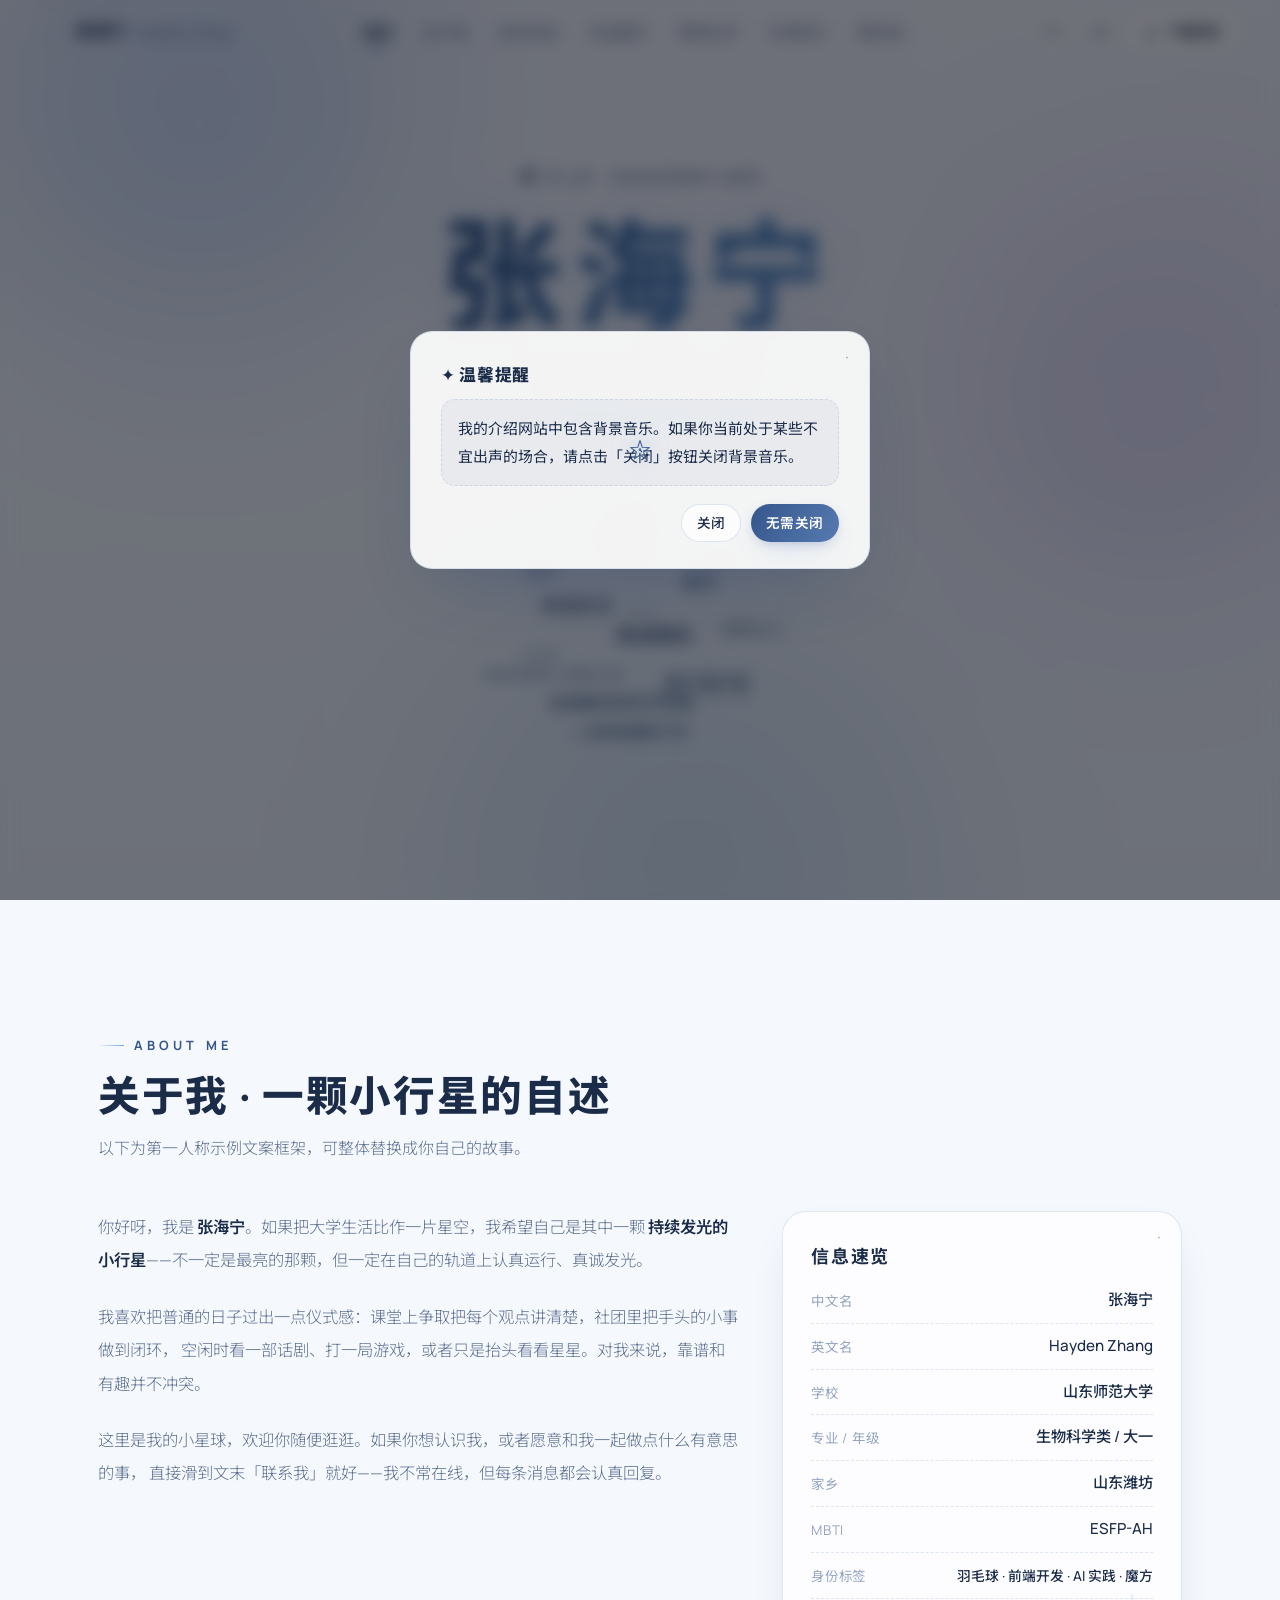
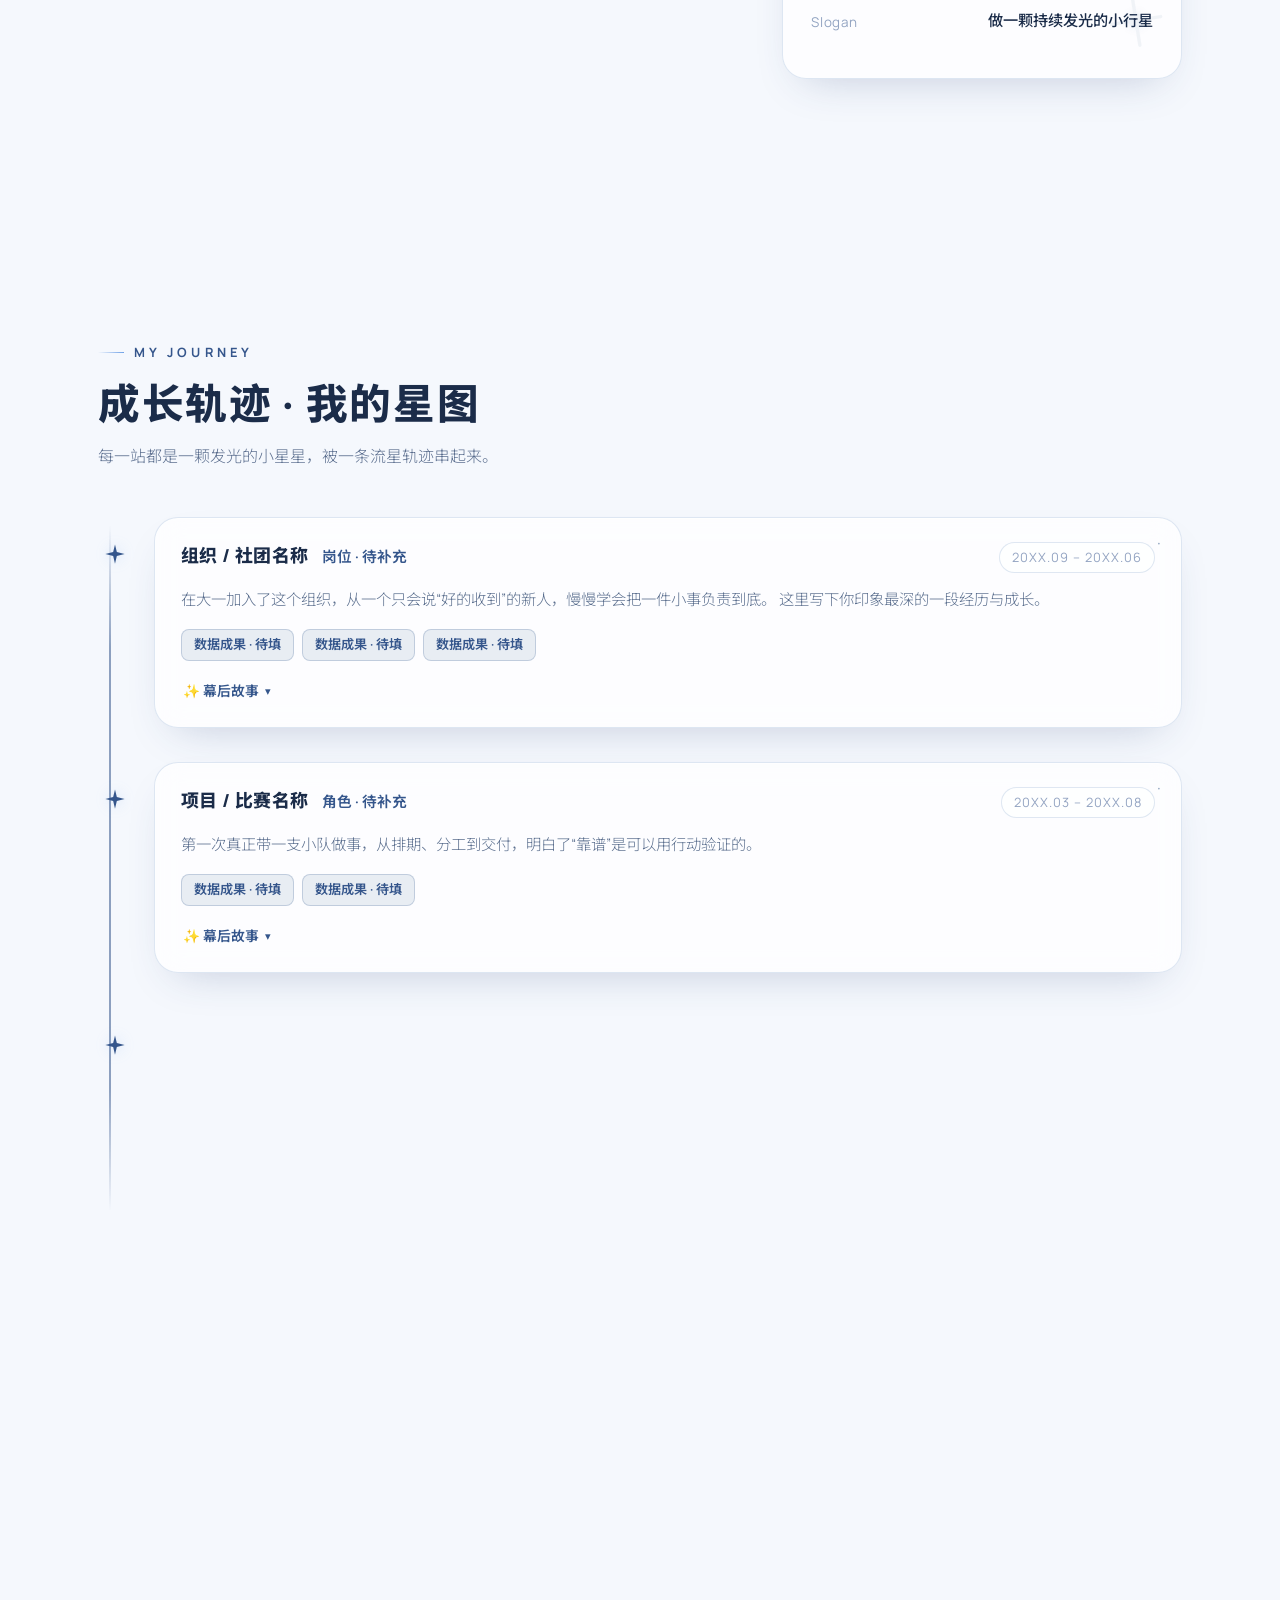
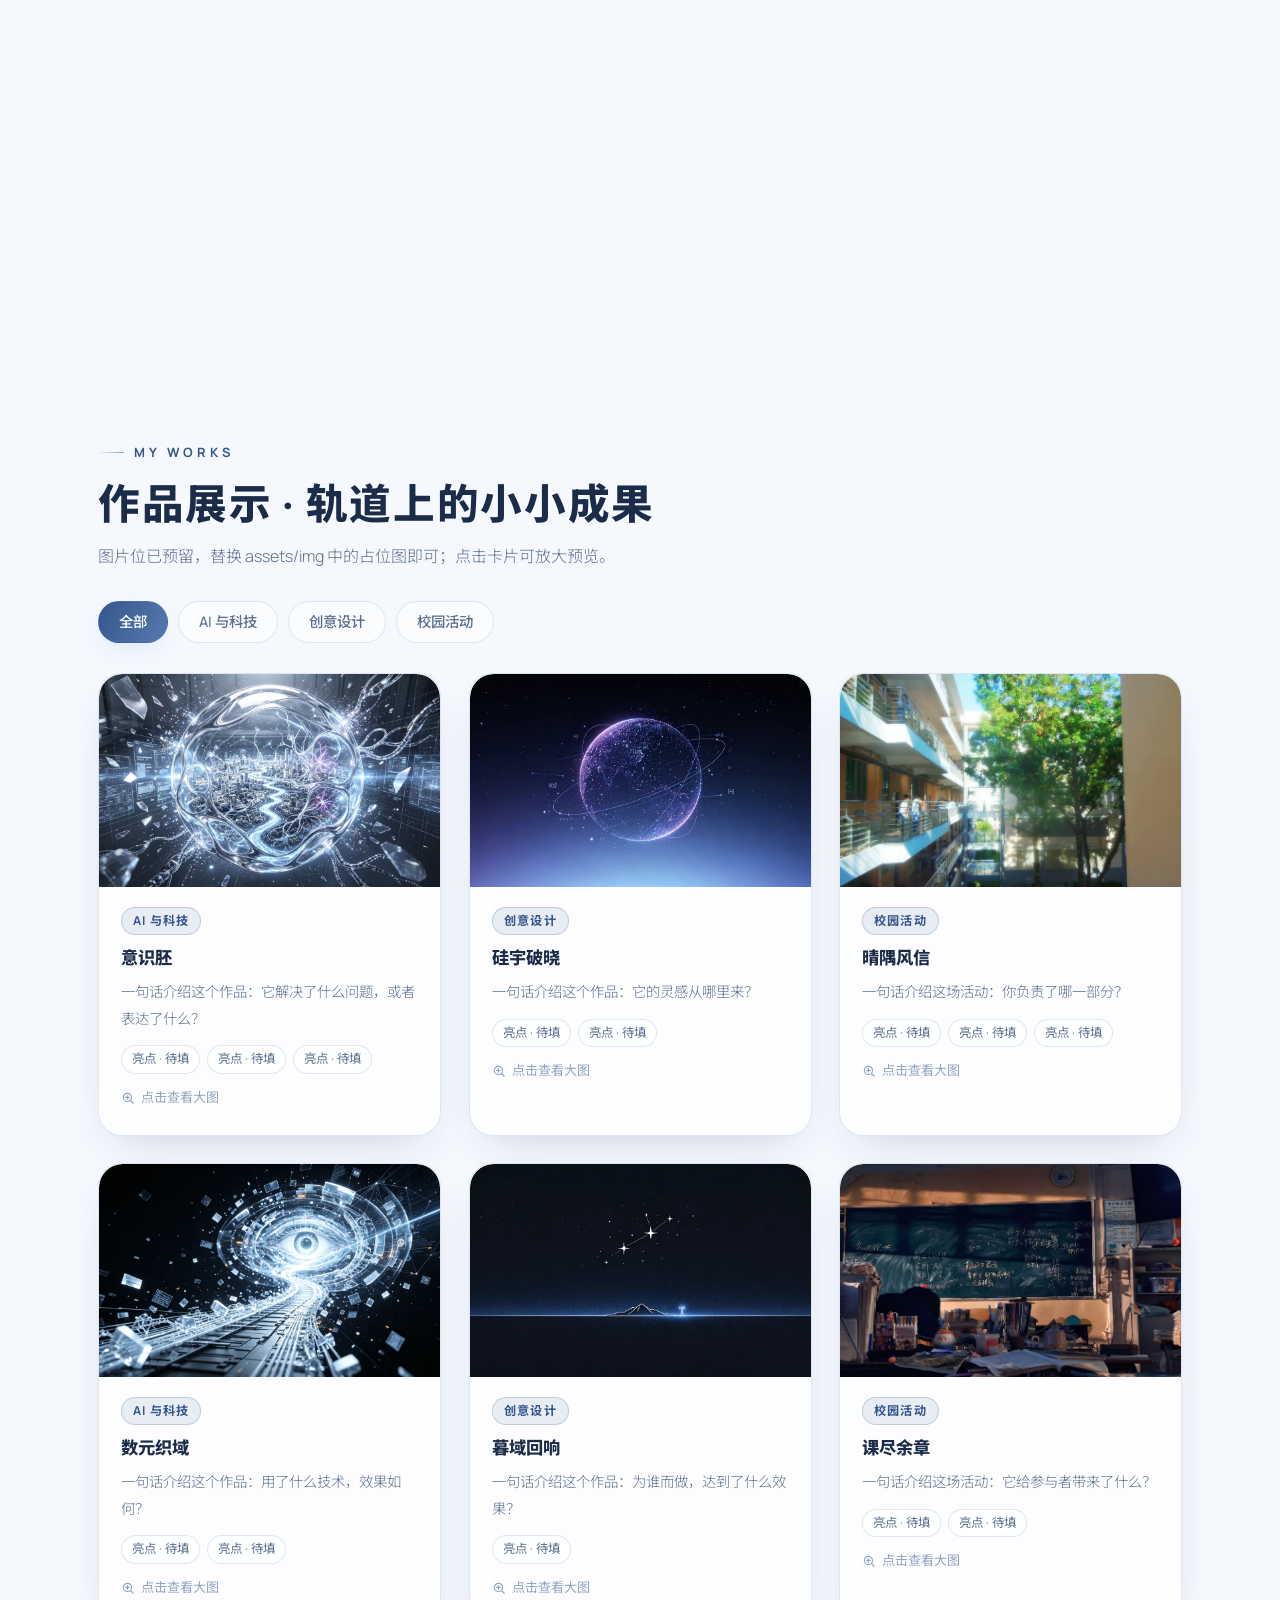
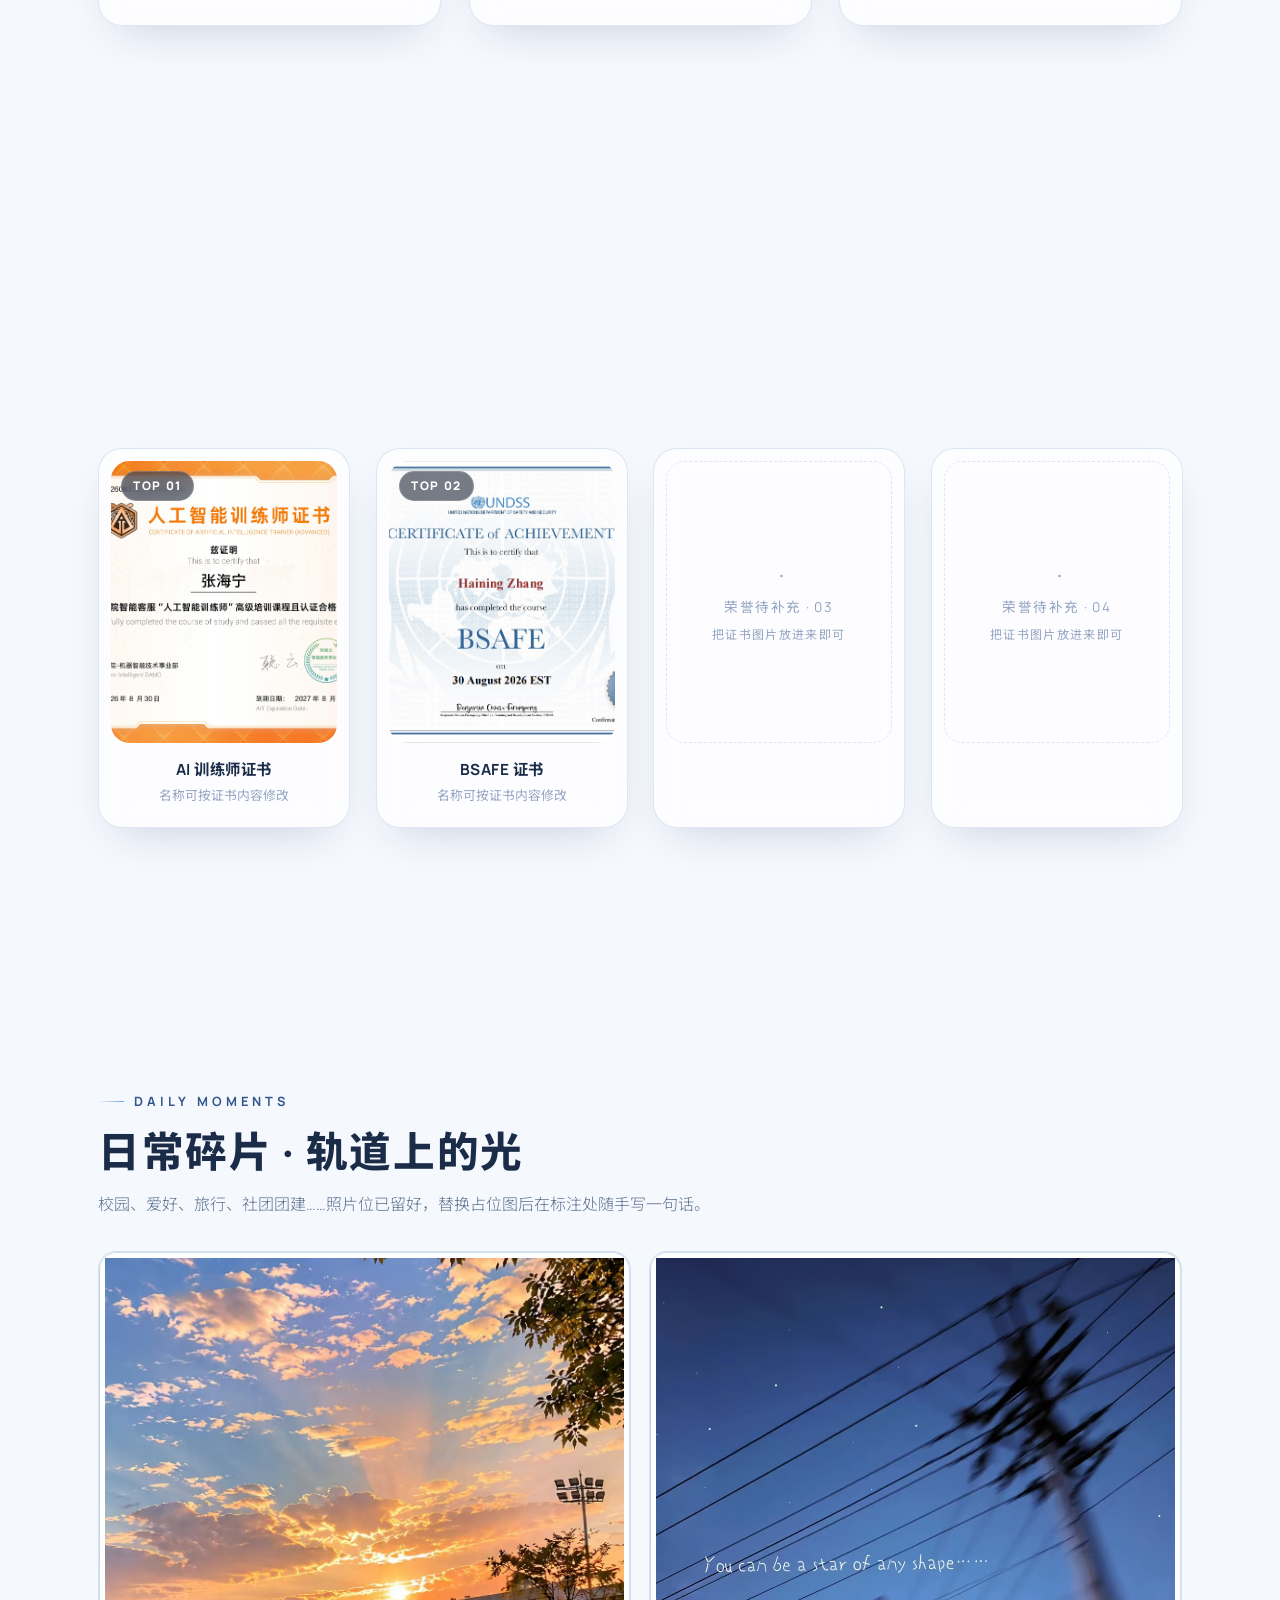
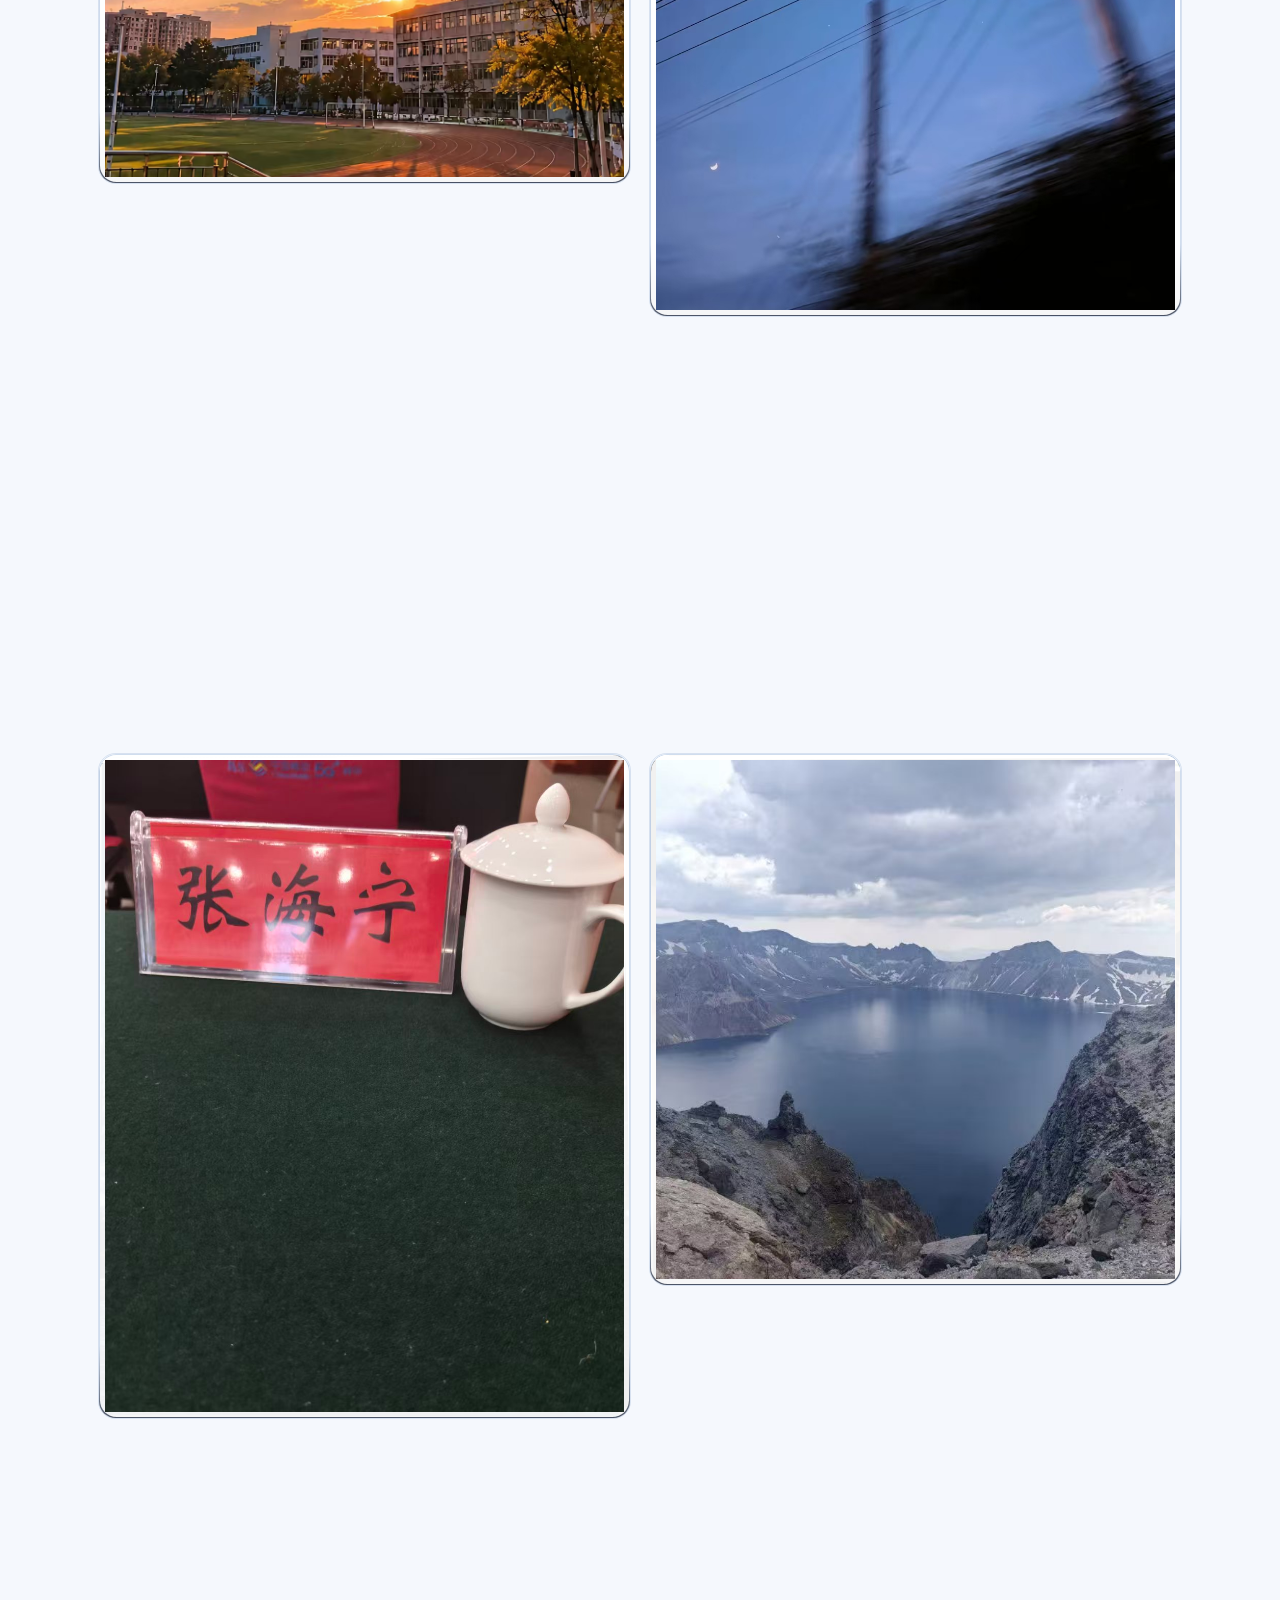
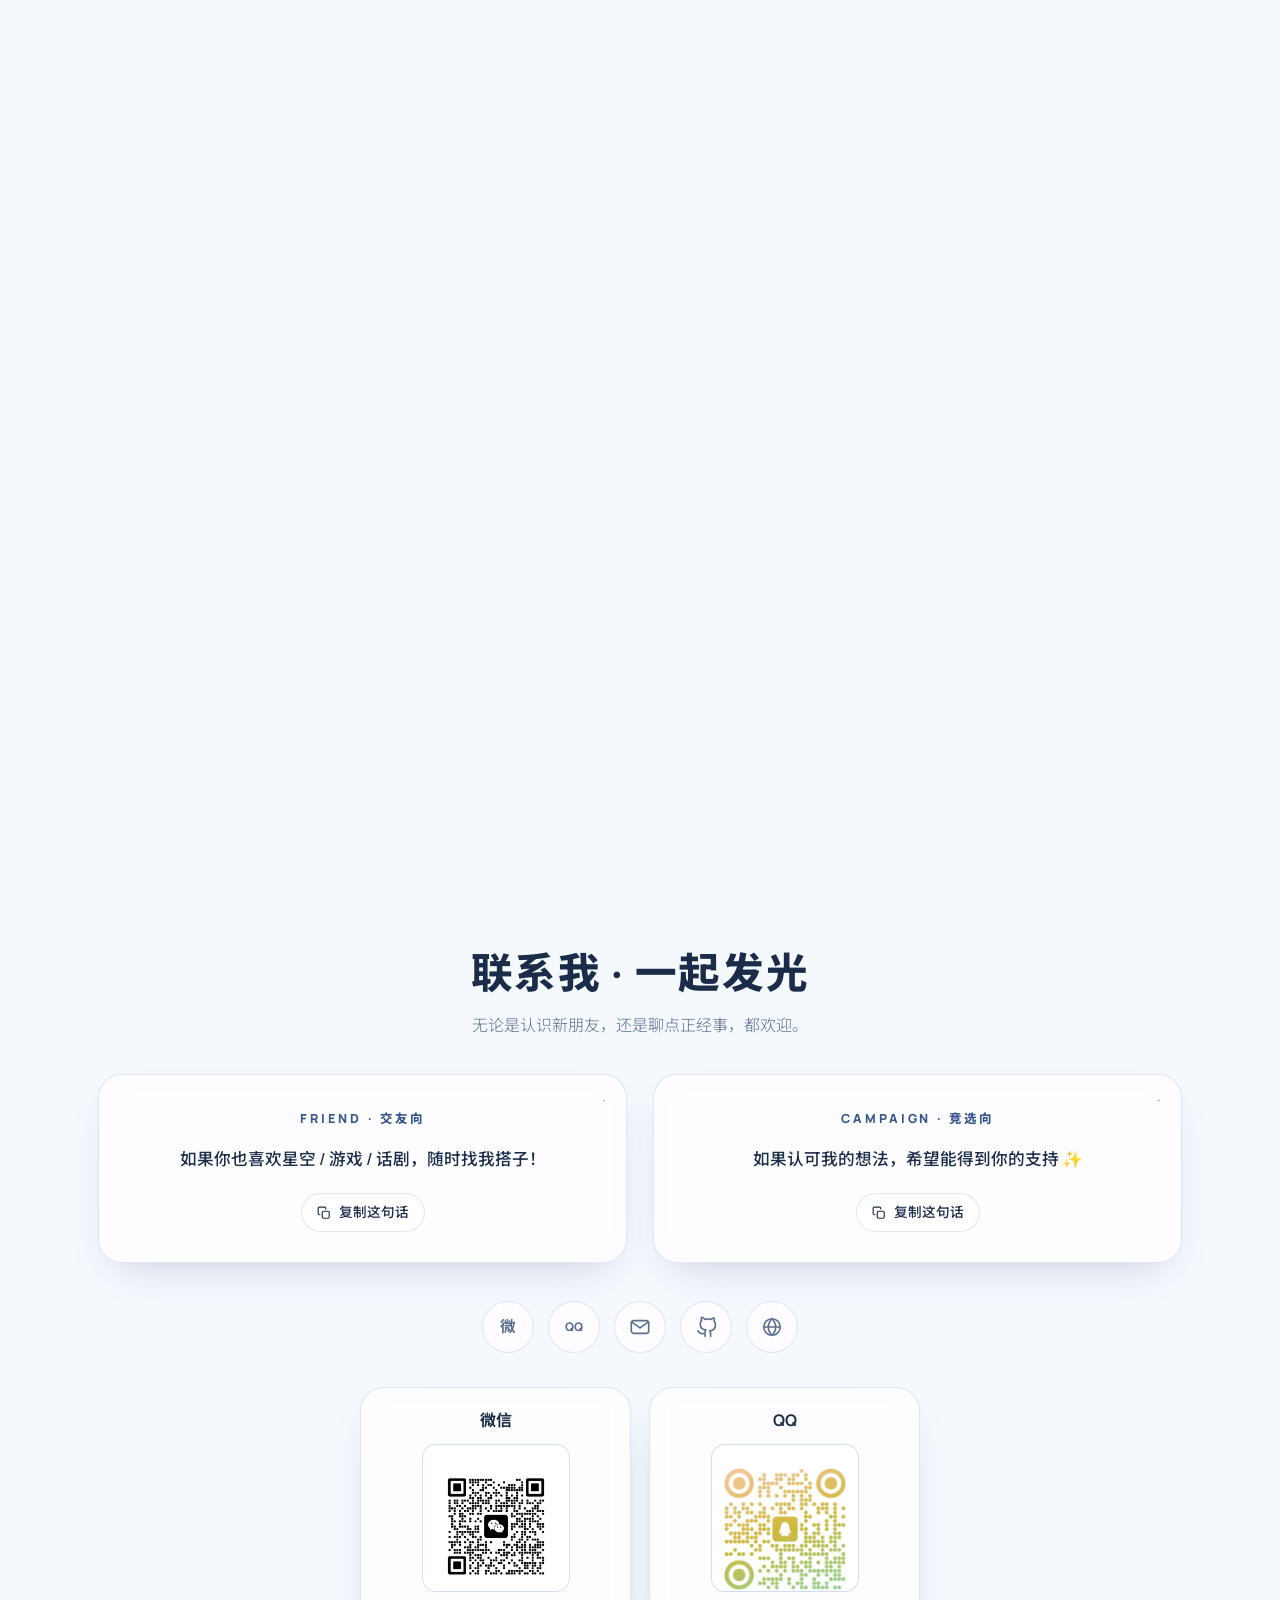
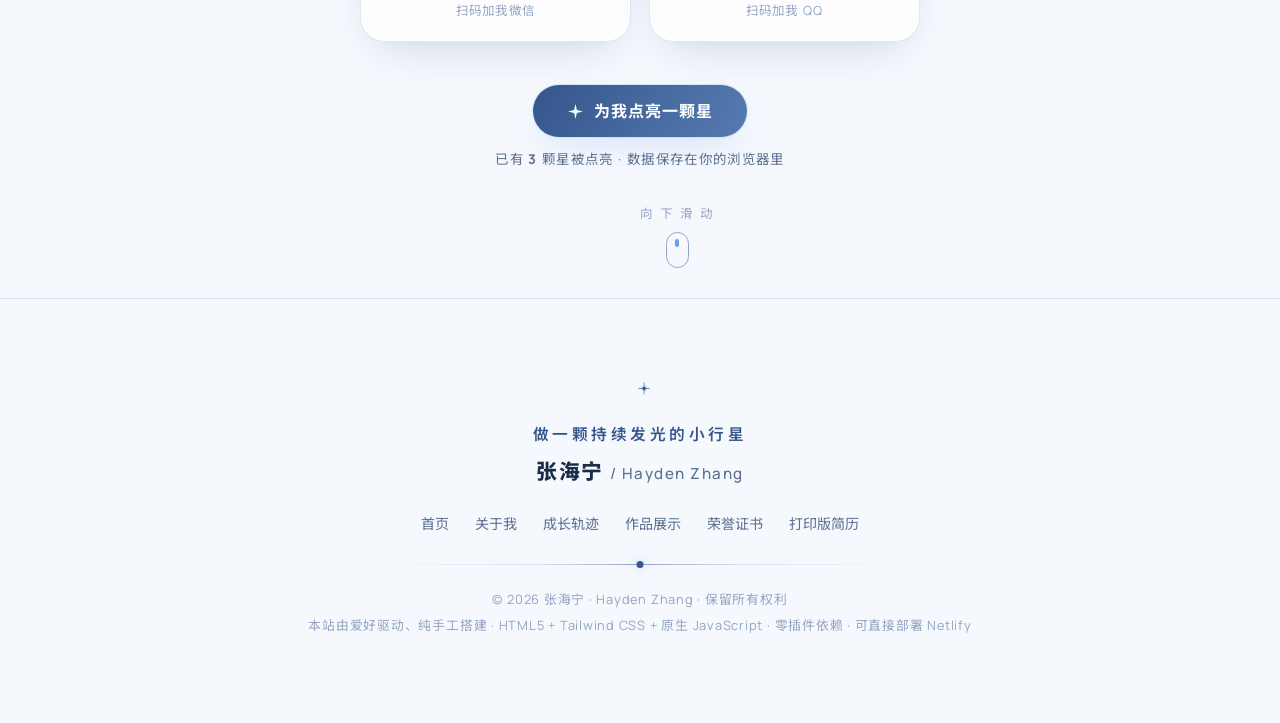
==== commit bad30b41: "Add files via upload" ====
--- a/index.html
+++ b/index.html
@@ -473,16 +473,14 @@
         </div>
 
         <div class="work-grid stagger" id="workGrid">
-          <!-- 作品卡片模板（可复制本块新增作品） -->
+          <!-- 作品卡片（图片按作品名自动映射，点击可放大预览） -->
           <article class="zm-card hoverable work-card reveal" data-cat="ai">
             <div class="img-slot" style="aspect-ratio:16/10">
-              <!-- 正式图片：把 <img class="lazy" src="assets/img/xxx.jpg" alt="..."> 放进 .img-slot 即自动懒加载淡入 -->
-              <svg class="slot-logo" aria-hidden="true"><use href="#zm-full"/></svg>
-              <span class="slot-note">作品图 · 待补充</span>
+              <img class="lazy" src="意识胚/微信图片_20260901180611_153_11.jpg" alt="意识胚" loading="lazy">
             </div>
             <div class="work-body">
               <span class="work-tag">AI 与科技</span>
-              <h3 class="work-title">作品名称 · 待命名 01</h3>
+              <h3 class="work-title">意识胚</h3>
               <p class="work-desc">一句话介绍这个作品：它解决了什么问题，或者表达了什么？</p>
               <div class="work-pts">
                 <span>亮点 · 待填</span><span>亮点 · 待填</span><span>亮点 · 待填</span>
@@ -496,12 +494,11 @@
 
           <article class="zm-card hoverable work-card reveal" data-cat="design">
             <div class="img-slot" style="aspect-ratio:16/10">
-              <svg class="slot-logo" aria-hidden="true"><use href="#zm-full"/></svg>
-              <span class="slot-note">作品图 · 待补充</span>
+              <img class="lazy" src="硅宇破晓/微信图片_20260901180252_149_11.jpg" alt="硅宇破晓" loading="lazy">
             </div>
             <div class="work-body">
               <span class="work-tag">创意设计</span>
-              <h3 class="work-title">作品名称 · 待命名 02</h3>
+              <h3 class="work-title">硅宇破晓</h3>
               <p class="work-desc">一句话介绍这个作品：它的灵感从哪里来？</p>
               <div class="work-pts">
                 <span>亮点 · 待填</span><span>亮点 · 待填</span>
@@ -515,12 +512,11 @@
 
           <article class="zm-card hoverable work-card reveal" data-cat="campus">
             <div class="img-slot" style="aspect-ratio:16/10">
-              <svg class="slot-logo" aria-hidden="true"><use href="#zm-full"/></svg>
-              <span class="slot-note">作品图 · 待补充</span>
+              <img class="lazy" src="晴隅风信/微信图片_20260901181036_159_11.jpg" alt="晴隅风信" loading="lazy">
             </div>
             <div class="work-body">
               <span class="work-tag">校园活动</span>
-              <h3 class="work-title">作品名称 · 待命名 03</h3>
+              <h3 class="work-title">晴隅风信</h3>
               <p class="work-desc">一句话介绍这场活动：你负责了哪一部分？</p>
               <div class="work-pts">
                 <span>亮点 · 待填</span><span>亮点 · 待填</span><span>亮点 · 待填</span>
@@ -534,12 +530,11 @@
 
           <article class="zm-card hoverable work-card reveal" data-cat="ai">
             <div class="img-slot" style="aspect-ratio:16/10">
-              <svg class="slot-logo" aria-hidden="true"><use href="#zm-full"/></svg>
-              <span class="slot-note">作品图 · 待补充</span>
+              <img class="lazy" src="数元织域/微信图片_20260901180617_155_11.jpg" alt="数元织域" loading="lazy">
             </div>
             <div class="work-body">
               <span class="work-tag">AI 与科技</span>
-              <h3 class="work-title">作品名称 · 待命名 04</h3>
+              <h3 class="work-title">数元织域</h3>
               <p class="work-desc">一句话介绍这个作品：用了什么技术，效果如何？</p>
               <div class="work-pts">
                 <span>亮点 · 待填</span><span>亮点 · 待填</span>
@@ -553,12 +548,11 @@
 
           <article class="zm-card hoverable work-card reveal" data-cat="design">
             <div class="img-slot" style="aspect-ratio:16/10">
-              <svg class="slot-logo" aria-hidden="true"><use href="#zm-full"/></svg>
-              <span class="slot-note">作品图 · 待补充</span>
+              <img class="lazy" src="暮域回响/微信图片_20260901180307_151_11.jpg" alt="暮域回响" loading="lazy">
             </div>
             <div class="work-body">
               <span class="work-tag">创意设计</span>
-              <h3 class="work-title">作品名称 · 待命名 05</h3>
+              <h3 class="work-title">暮域回响</h3>
               <p class="work-desc">一句话介绍这个作品：为谁而做，达到了什么效果？</p>
               <div class="work-pts">
                 <span>亮点 · 待填</span>
@@ -572,12 +566,11 @@
 
           <article class="zm-card hoverable work-card reveal" data-cat="campus">
             <div class="img-slot" style="aspect-ratio:16/10">
-              <svg class="slot-logo" aria-hidden="true"><use href="#zm-full"/></svg>
-              <span class="slot-note">作品图 · 待补充</span>
+              <img class="lazy" src="课尽余章/微信图片_20260901181030_157_11.jpg" alt="课尽余章" loading="lazy">
             </div>
             <div class="work-body">
               <span class="work-tag">校园活动</span>
-              <h3 class="work-title">作品名称 · 待命名 06</h3>
+              <h3 class="work-title">课尽余章</h3>
               <p class="work-desc">一句话介绍这场活动：它给参与者带来了什么？</p>
               <div class="work-pts">
                 <span>亮点 · 待填</span><span>亮点 · 待填</span>
@@ -657,11 +650,8 @@
         <div class="masonry stagger">
           <!-- 照片占位（可复制；改 style 里的 aspect-ratio 可变化错落高度） -->
           <figure class="mom-item reveal">
-            <div class="img-slot" style="aspect-ratio:3/4">
-              <svg class="slot-logo" aria-hidden="true"><use href="#zm-full"/></svg>
-              <span class="slot-note">照片 · 待补充</span>
-            </div>
-            <figcaption class="mom-cap">校园日常 · 想说的话写在这里 ✦</figcaption>
+            <div class="photo-stack" data-album="campus" style="aspect-ratio:1/1" role="button" tabindex="0" aria-label="打开相册：校园日常（1 张）"></div>
+            <figcaption class="mom-cap">校园日常 ✦</figcaption>
           </figure>
           <figure class="mom-item reveal">
             <div class="photo-stack" data-album="friends" style="aspect-ratio:1/1" role="button" tabindex="0" aria-label="打开相册：和朋友们（9 张）"></div>
@@ -672,10 +662,7 @@
             <figcaption class="mom-cap">某次社团团建 ✦</figcaption>
           </figure>
           <figure class="mom-item reveal">
-            <div class="img-slot" style="aspect-ratio:1/1">
-              <svg class="slot-logo" aria-hidden="true"><use href="#zm-full"/></svg>
-              <span class="slot-note">照片 · 待补充</span>
-            </div>
+            <div class="photo-stack" data-album="stars" style="aspect-ratio:4/5" role="button" tabindex="0" aria-label="打开相册：抬头遇见的星星（1 张）"></div>
             <figcaption class="mom-cap">抬头遇见的星星 ✦</figcaption>
           </figure>
           <figure class="mom-item reveal">
@@ -810,10 +797,10 @@
           <a class="social-link reveal" href="#contact-qr" aria-label="QQ（二维码见下方）" title="QQ">
             <svg viewBox="0 0 24 24"><text x="50%" y="55%" dominant-baseline="middle" text-anchor="middle" font-size="13" font-weight="800" fill="currentColor">QQ</text></svg>
           </a>
-          <a class="social-link reveal" href="mailto:hayden.zhang@example.com" data-copy="hayden.zhang@example.com" aria-label="邮箱（点击复制占位邮箱，替换为真实邮箱）" title="邮箱">
+          <a class="social-link reveal" href="mailto:1229916610@qq.com" data-copy="1229916610@qq.com" aria-label="邮箱（点击复制）" title="邮箱">
             <svg viewBox="0 0 24 24" fill="none" stroke="currentColor" stroke-width="1.8" stroke-linecap="round" stroke-linejoin="round"><rect x="2.5" y="5" width="19" height="14" rx="3"/><path d="M3.5 7l8.5 6 8.5-6"/></svg>
           </a>
-          <a class="social-link reveal" href="#" data-coming="GitHub 链接待补充" target="_blank" rel="noopener" aria-label="GitHub（链接待补充）" title="GitHub">
+          <a class="social-link reveal" href="https://github.com/Kenterles" target="_blank" rel="noopener" aria-label="GitHub" title="GitHub">
             <svg viewBox="0 0 24 24" fill="none" stroke="currentColor" stroke-width="1.8" stroke-linecap="round" stroke-linejoin="round"><path d="M9 19c-4.5 1.5-4.5-2.2-6-2.7m14 6v-3.6a3.3 3.3 0 0 0-.9-2.5c3-.3 6.2-1.5 6.2-6.7a5.2 5.2 0 0 0-1.4-3.6 4.8 4.8 0 0 0-.1-3.6s-1.1-.3-3.6 1.4a12.6 12.6 0 0 0-6.4 0C8.3 1.1 7.2 1.4 7.2 1.4a4.8 4.8 0 0 0-.1 3.6 5.2 5.2 0 0 0-1.4 3.6c0 5.1 3.1 6.2 6.1 6.6a3.3 3.3 0 0 0-.9 2.5V22"/></svg>
           </a>
           <a class="social-link reveal" href="#" data-coming="个人站点链接待补充" target="_blank" rel="noopener" aria-label="个人站点（链接待补充）" title="个人站点">
@@ -900,18 +887,35 @@
     </div>
   </div>
 
-  <!-- 兴趣标签打招呼弹窗 -->
-  <dialog id="greetDialog" aria-label="打招呼文案">
-    <p class="dl-title" id="greetTitle">✦ 打招呼文案</p>
-    <p class="dl-body" id="greetBody"></p>
-    <div class="dl-actions">
-      <button class="btn-ghost btn-sm" id="greetClose">关闭</button>
-      <button class="btn-primary btn-sm" id="greetCopy">
-        <svg width="13" height="13" viewBox="0 0 24 24" fill="none" stroke="currentColor" stroke-width="2" stroke-linecap="round" stroke-linejoin="round"><rect x="9" y="9" width="12" height="12" rx="2.5"/><path d="M5 15H4a2 2 0 0 1-2-2V4a2 2 0 0 1 2-2h9a2 2 0 0 1 2 2v1"/></svg>
-        一键复制
-      </button>
+  <!-- 兴趣标签打招呼弹窗（普通 div 模态层，层级低于流星光标） -->
+  <div class="ui-modal" id="greetDialog" role="dialog" aria-modal="true" aria-label="打招呼文案" hidden>
+    <div class="ui-modal-backdrop" data-close></div>
+    <div class="ui-modal-panel">
+      <p class="dl-title" id="greetTitle">✦ 打招呼文案</p>
+      <p class="dl-body" id="greetBody"></p>
+      <div class="dl-actions">
+        <button class="btn-ghost btn-sm" id="greetClose" data-close>关闭</button>
+        <button class="btn-primary btn-sm" id="greetCopy">
+          <svg width="13" height="13" viewBox="0 0 24 24" fill="none" stroke="currentColor" stroke-width="2" stroke-linecap="round" stroke-linejoin="round"><rect x="9" y="9" width="12" height="12" rx="2.5"/><path d="M5 15H4a2 2 0 0 1-2-2V4a2 2 0 0 1 2-2h9a2 2 0 0 1 2 2v1"/></svg>
+          一键复制
+        </button>
+      </div>
     </div>
-  </dialog>
+  </div>
+
+  <!-- 背景音乐提示弹窗（普通 div 模态层，层级低于流星光标） -->
+  <div class="ui-modal" id="bgmDialog" role="dialog" aria-modal="true" aria-label="背景音乐提示" hidden>
+    <div class="ui-modal-backdrop" data-close></div>
+    <div class="ui-modal-panel">
+      <svg class="zm-corner" aria-hidden="true"><use href="#zm-mini"/></svg>
+      <p class="dl-title">✦ 温馨提醒</p>
+      <p class="dl-body">我的介绍网站中包含背景音乐。如果你当前处于某些不宜出声的场合，请点击「关闭」按钮关闭背景音乐。</p>
+      <div class="dl-actions">
+        <button class="btn-ghost btn-sm" id="bgmClose" data-close>关闭</button>
+        <button class="btn-primary btn-sm" id="bgmKeep">无需关闭</button>
+      </div>
+    </div>
+  </div>
 
   <!-- Toast 轻提示 -->
   <div id="toast" role="status" aria-live="polite"></div>
--- a/css/style.css
+++ b/css/style.css
@@ -848,22 +848,34 @@
 }
 #toast.show { opacity: 1; transform: none; }
 
-/* ---------- 19. 兴趣打招呼 <dialog> ---------- */
-#greetDialog {
+/* ---------- 19. 弹窗模态层（普通 div，层级低于流星光标） ---------- */
+.ui-modal {
+  position: fixed; inset: 0; z-index: 9600;
+  display: flex; align-items: center; justify-content: center;
+  padding: 20px;
+}
+.ui-modal[hidden] { display: none; }
+.ui-modal-backdrop {
+  position: absolute; inset: 0;
+  background: rgba(4, 7, 15, .55);
+  -webkit-backdrop-filter: blur(8px); backdrop-filter: blur(8px);
+}
+.ui-modal-panel {
+  position: relative; z-index: 1; width: min(460px, 90vw);
   border: 1px solid var(--card-bd); border-radius: 1.4rem;
   background: var(--card-strong); color: var(--text);
-  padding: 30px 30px 26px; max-width: min(460px, 90vw);
+  padding: 30px 30px 26px;
   box-shadow: var(--shadow-deep);
   -webkit-backdrop-filter: blur(16px); backdrop-filter: blur(16px);
 }
-#greetDialog::backdrop { background: rgba(4, 7, 15, .55); -webkit-backdrop-filter: blur(8px); backdrop-filter: blur(8px); }
-#greetDialog .dl-title { font-weight: 800; font-size: 1.05rem; letter-spacing: .04em; }
-#greetDialog .dl-body {
+.ui-modal .dl-title { font-weight: 800; font-size: 1.05rem; letter-spacing: .04em; }
+.ui-modal .dl-body {
   margin-top: 12px; padding: 14px 16px; border-radius: 14px;
   background: var(--bg-soft); border: 1px dashed var(--card-bd);
   line-height: 1.9; font-size: .93rem; color: var(--text);
 }
-#greetDialog .dl-actions { margin-top: 18px; display: flex; justify-content: flex-end; gap: 10px; }
+#bgmDialog .dl-body { background: color-mix(in srgb, var(--accent) 6%, transparent); }
+.ui-modal .dl-actions { margin-top: 18px; display: flex; justify-content: flex-end; gap: 10px; }
 
 /* ---------- 20. 自定义流星鼠标指针（仅 PC） ---------- */
 body.cursor-mode, body.cursor-mode * { cursor: none !important; }
@@ -920,6 +932,8 @@
 #introPath { stroke: #bcd8ff; stroke-width: 4.6; stroke-linecap: round; stroke-linejoin: round; opacity: .95; }
 #introHead { fill: #eaf3ff; }
 #introSpark { stroke: #dbeaff; stroke-width: 1.1; stroke-linecap: round; opacity: .95; }
+#introSpark.blink { animation: spark-blink .5s ease-in-out 2; }
+@keyframes spark-blink { 0%, 100% { opacity: .95; } 50% { opacity: .2; } }
 .intro-halo {
   position: absolute; inset: -24%; border-radius: 50%;
   background: radial-gradient(circle, rgba(140, 185, 255, .34), transparent 62%);
@@ -1017,14 +1031,6 @@
   .btn-resume span { display: none; }             /* 小屏简历按钮仅图标 */
 }
 
-/* ---------- 24. 无障碍：减少动态 ---------- */
-@media (prefers-reduced-motion: reduce) {
-  html { scroll-behavior: auto; }
-  *, *::before, *::after {
-    animation-duration: .01ms !important;
-    animation-iteration-count: 1 !important;
-    transition-duration: .01ms !important;
-  }
-  .reveal { opacity: 1; transform: none; }
-  .hero-item { opacity: 1; transform: none; }
-}+/* ---------- 24. 备注：全站动效默认始终启用 ----------
+   深空开场的品牌动效应始终在各类设备上播放，因此不再依据系统「减少动态」
+   (prefers-reduced-motion) 强制关闭动画。如需无障碍降级，可在此恢复适配。 */
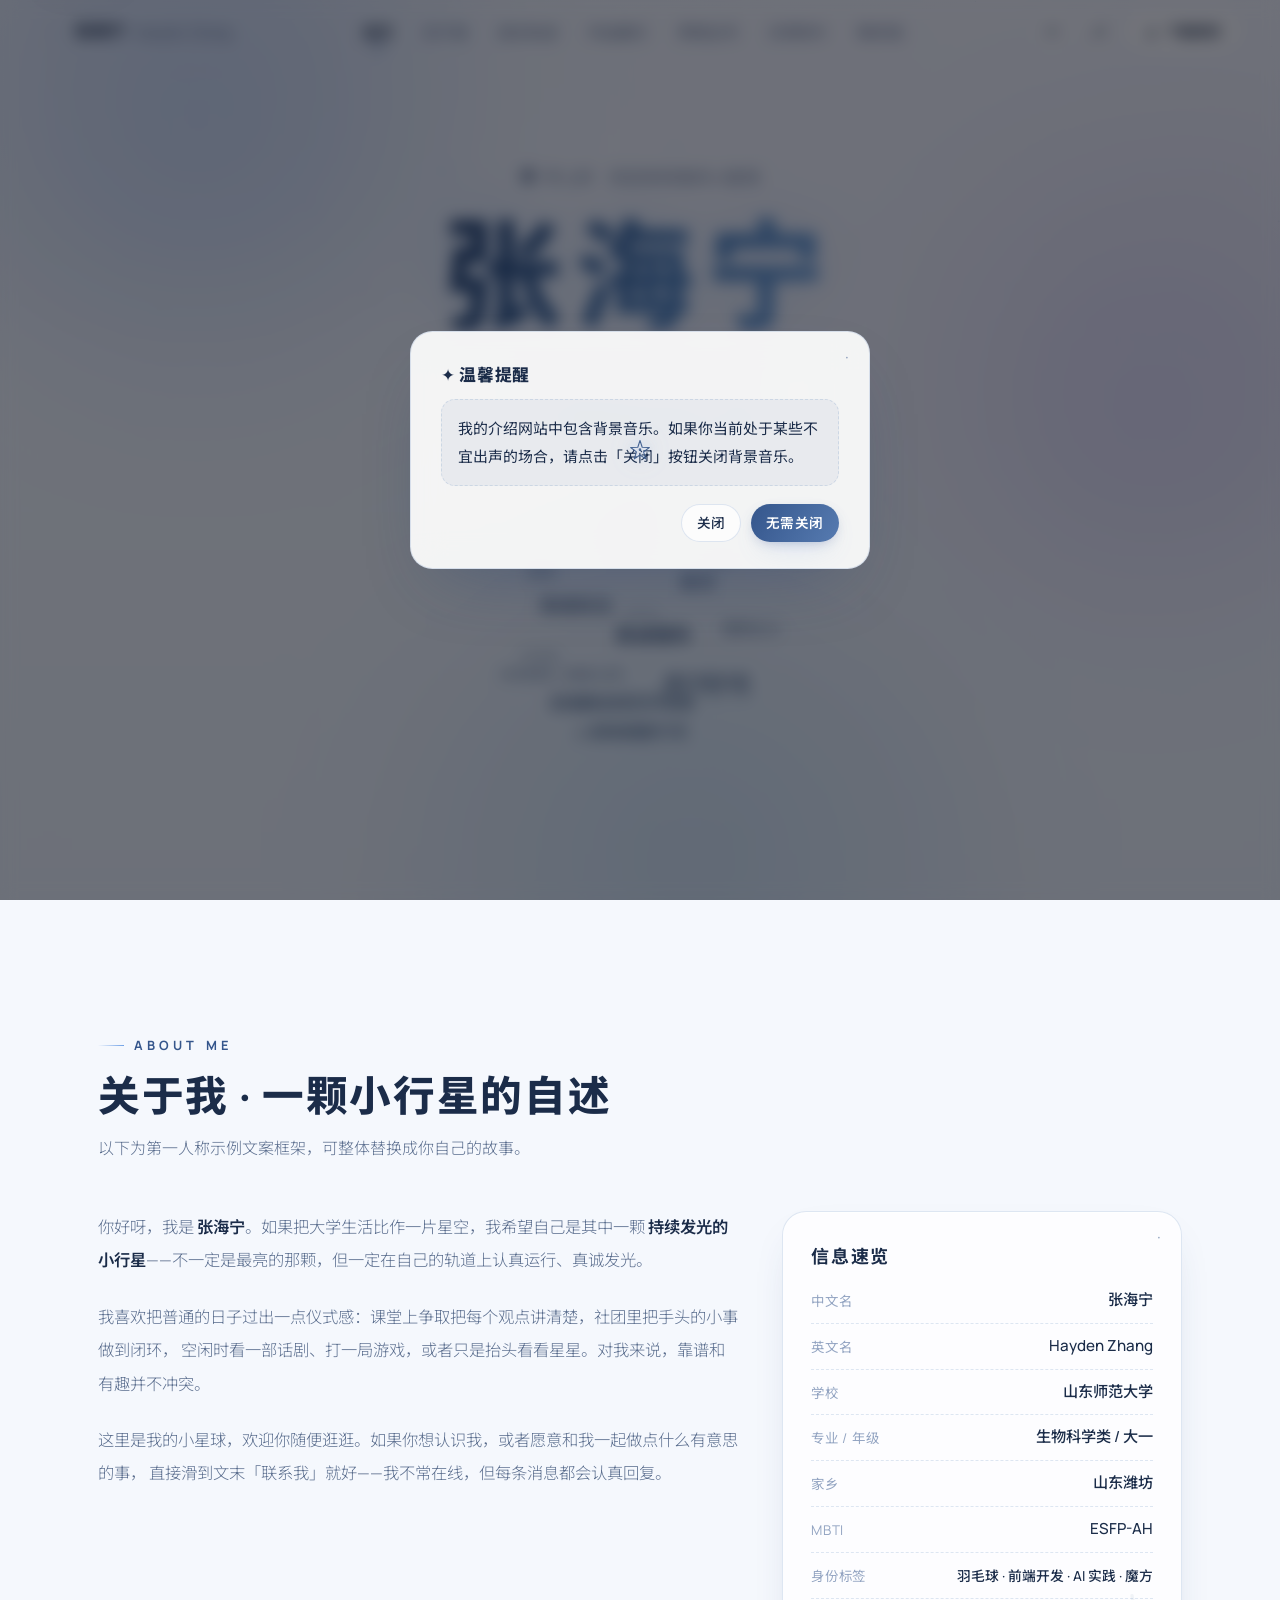
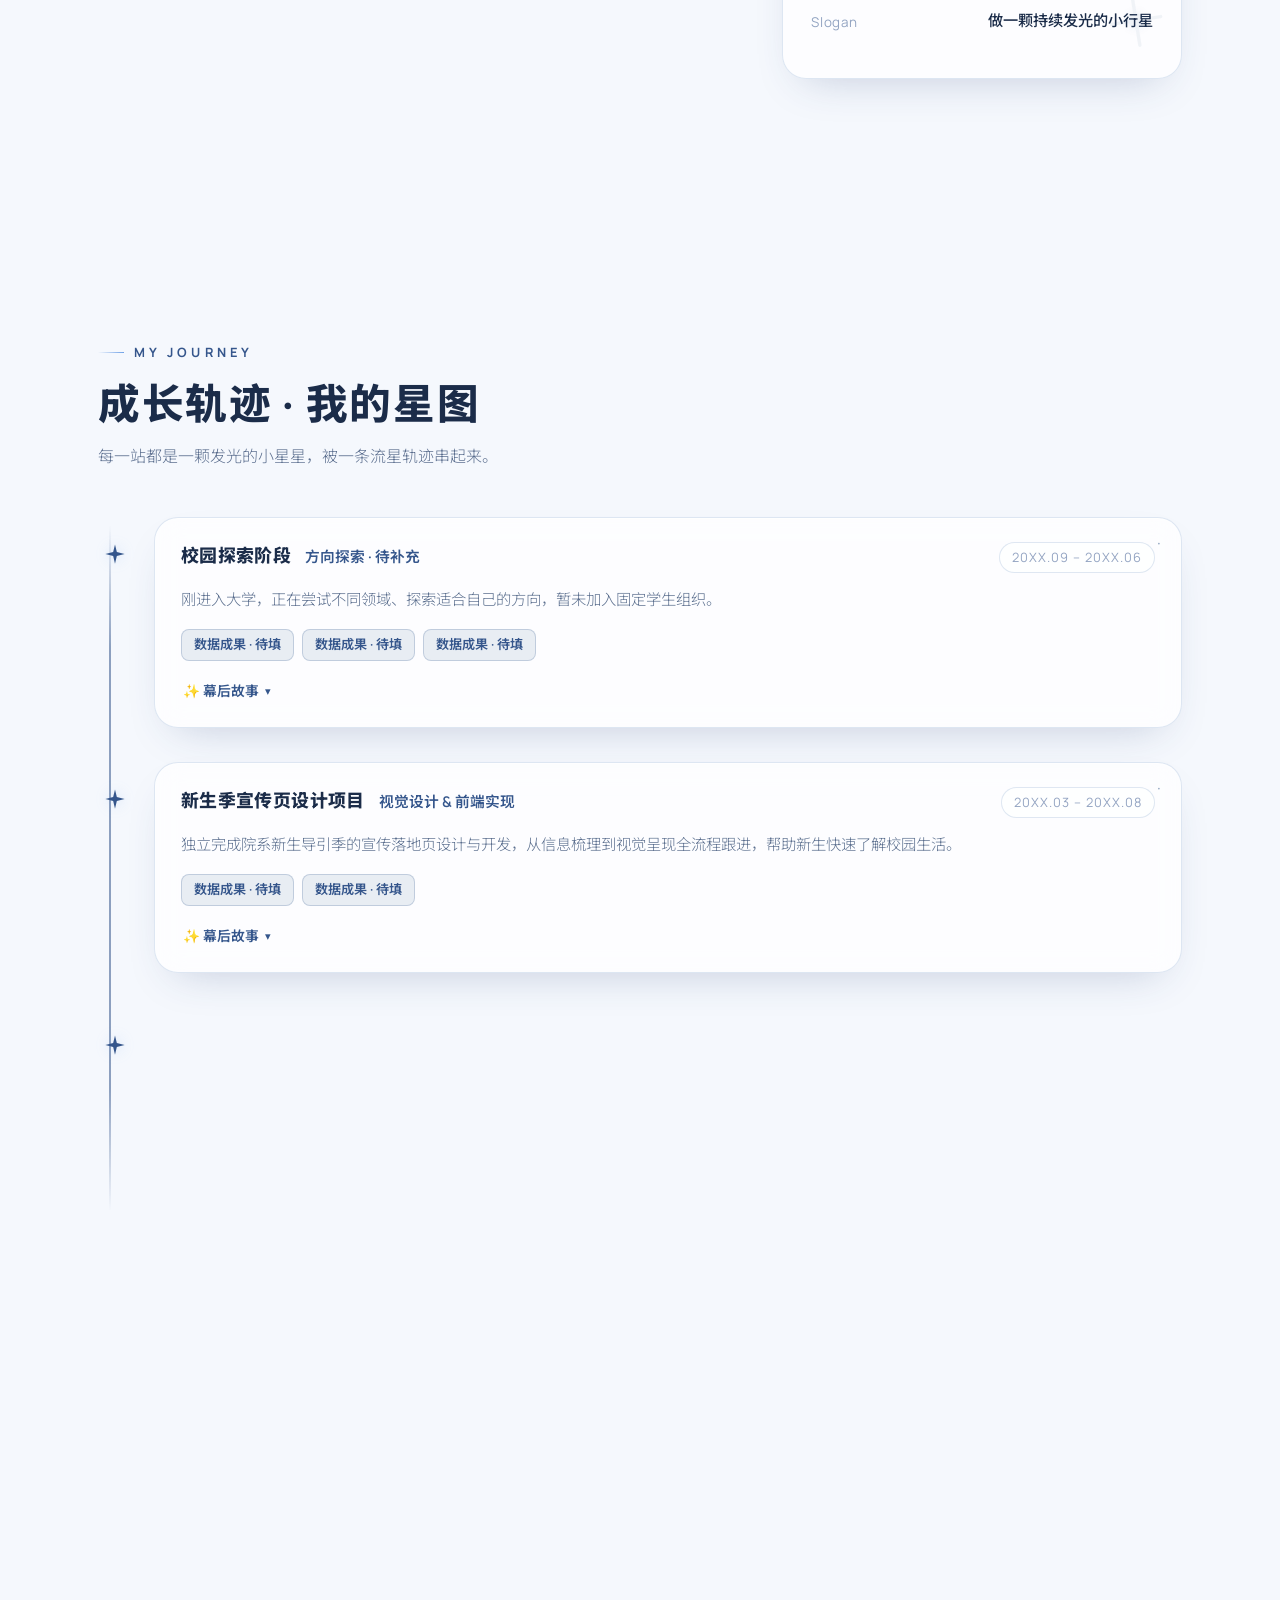
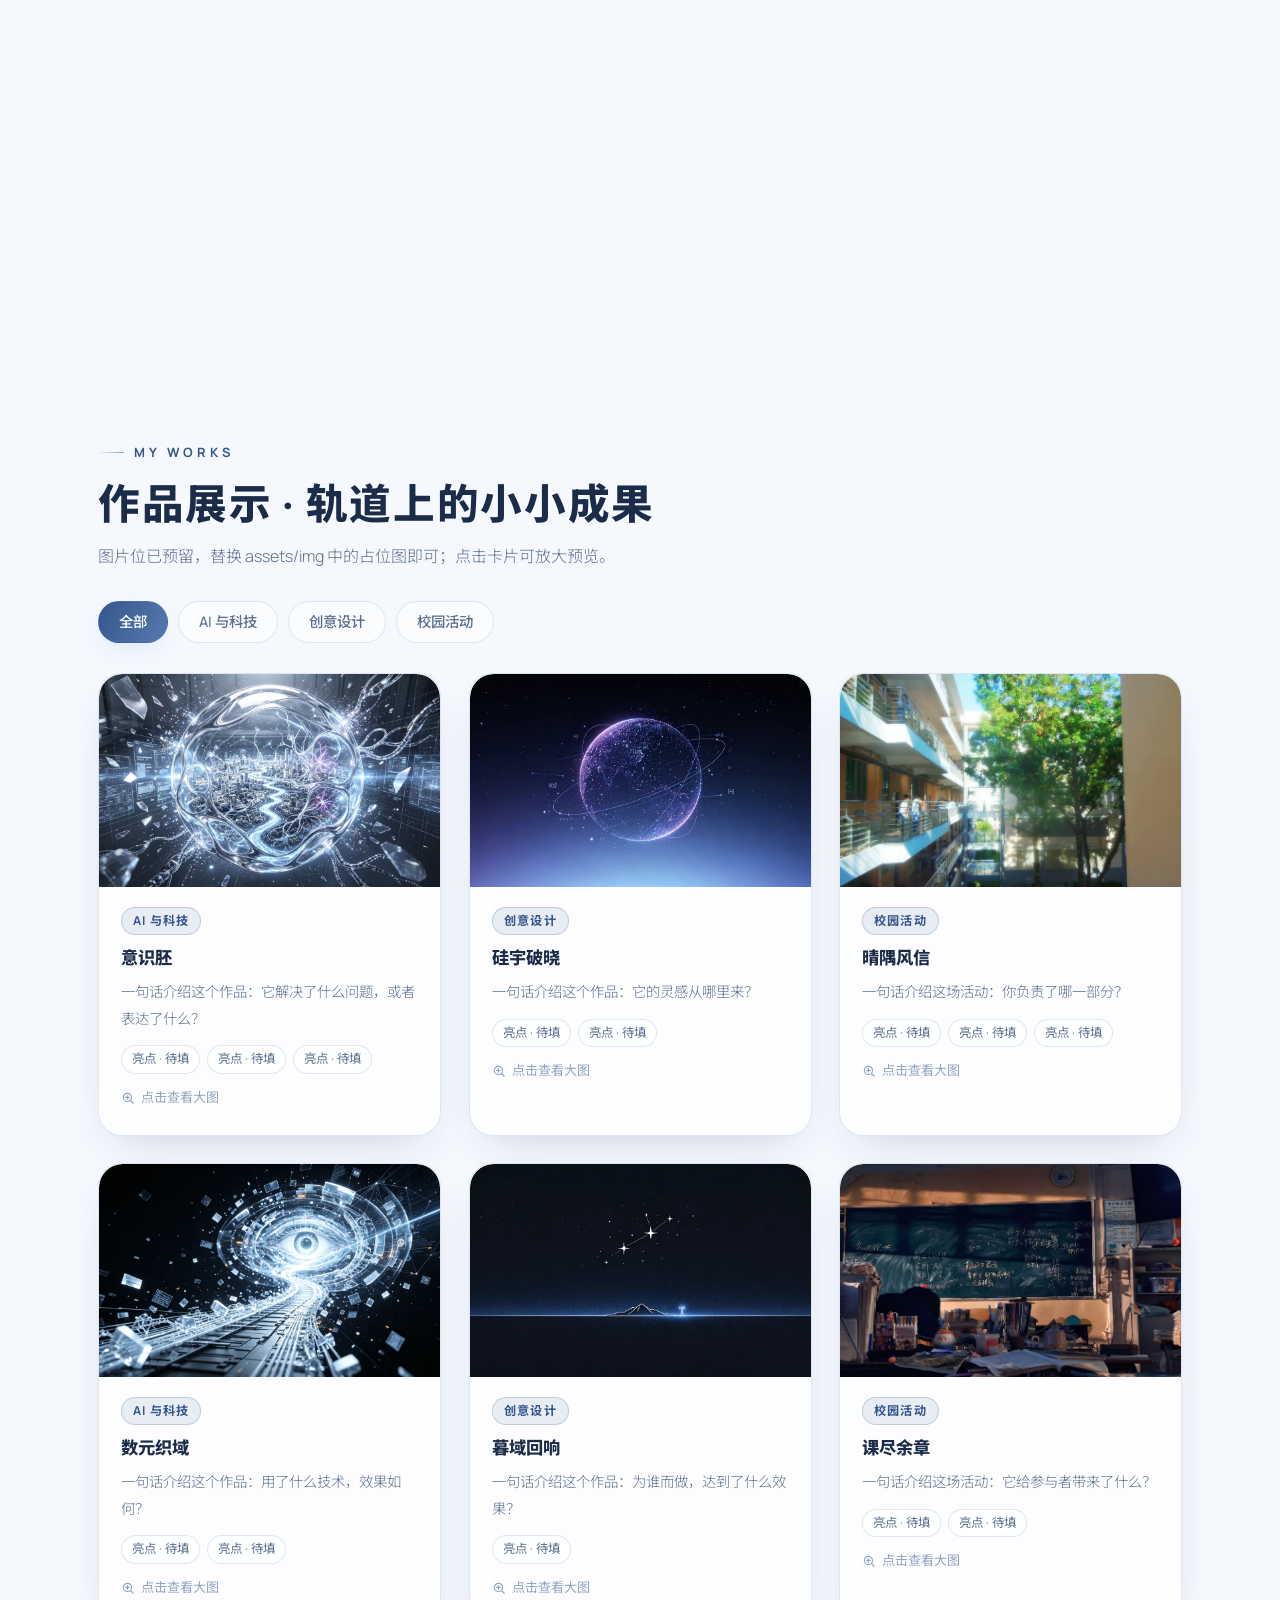
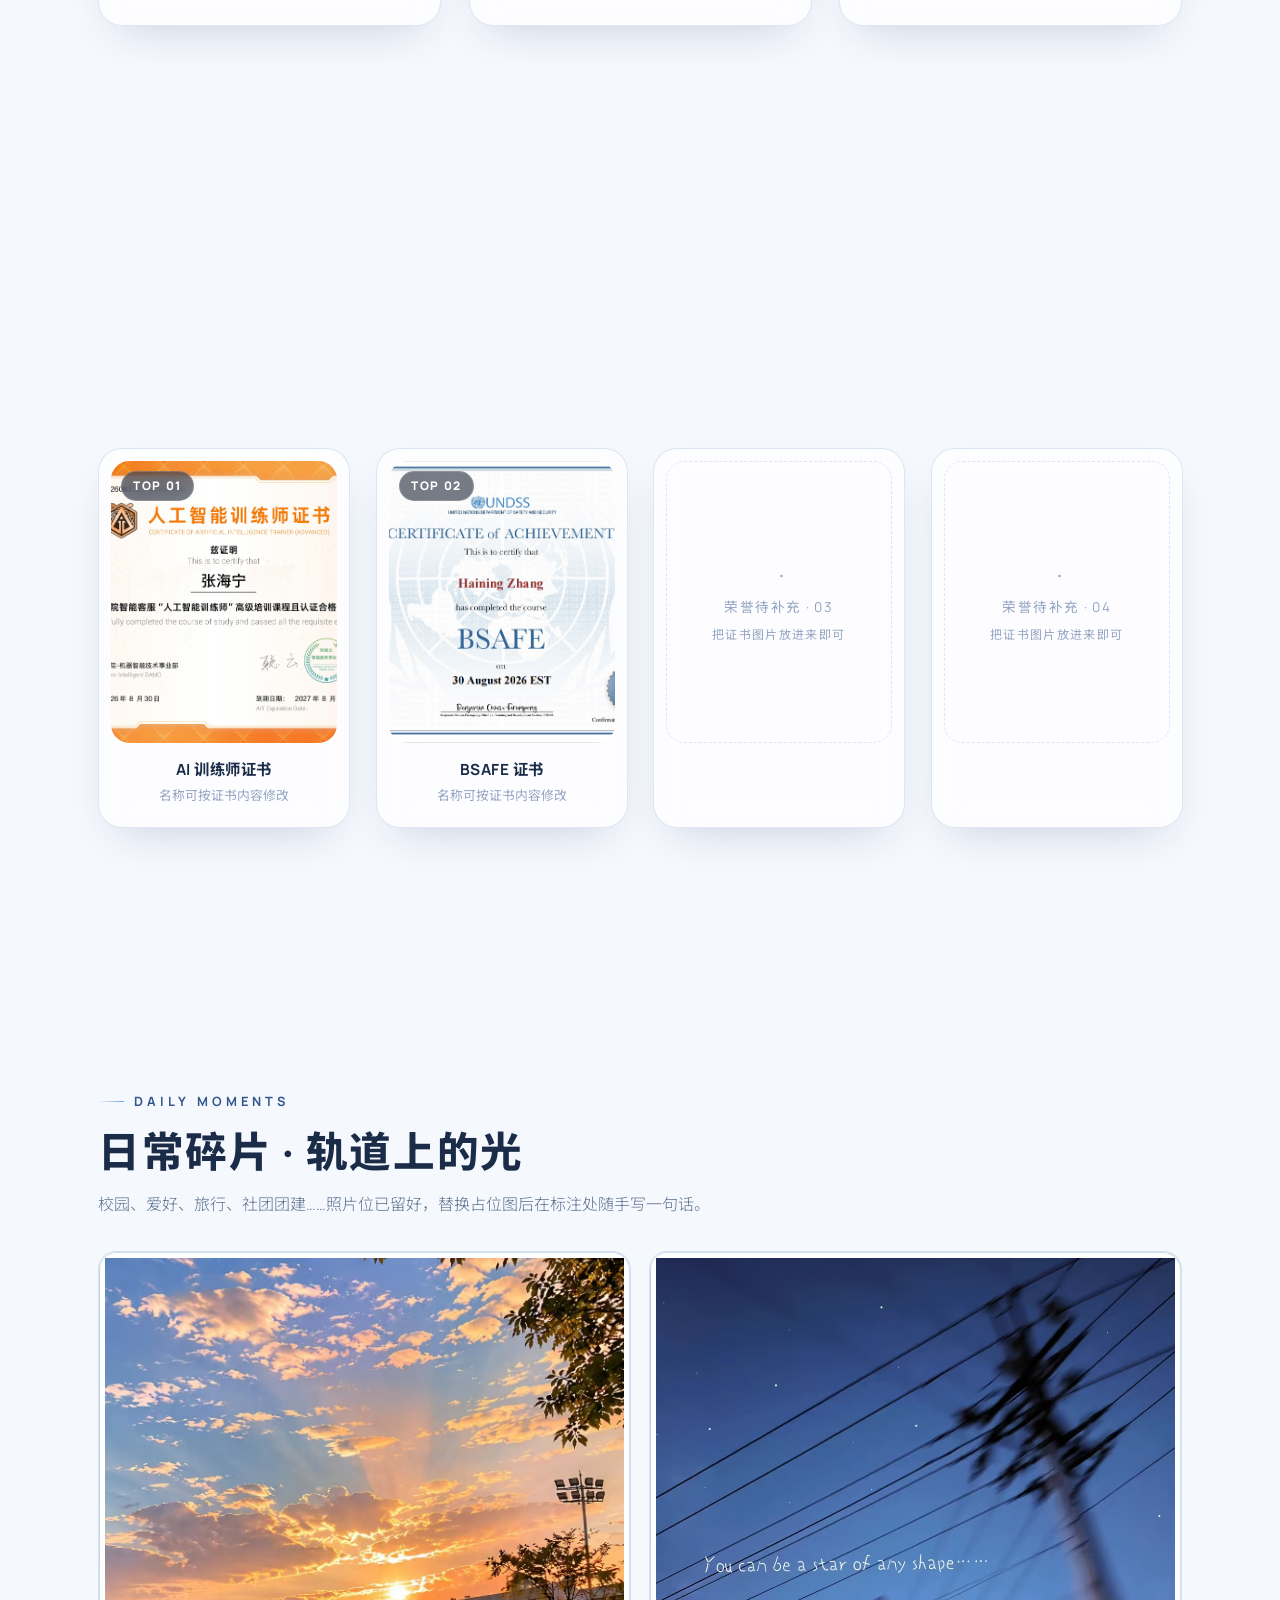
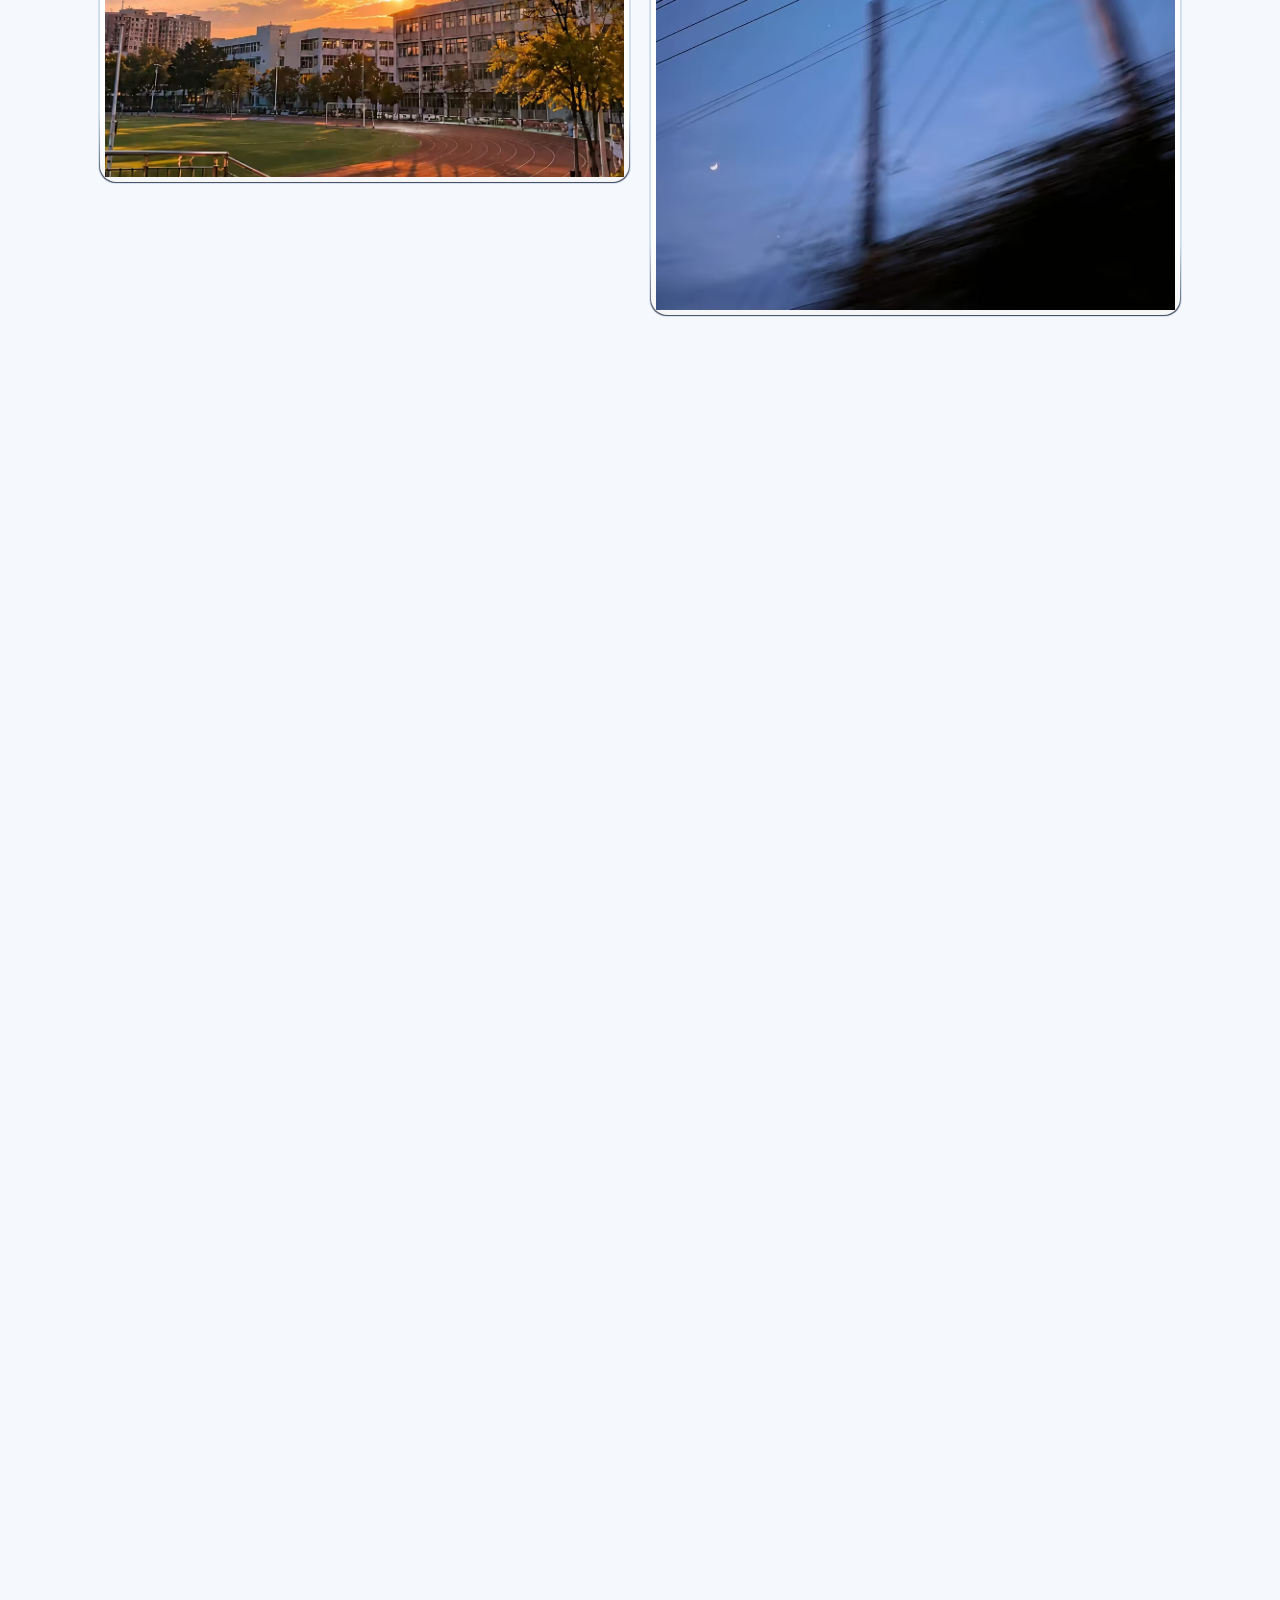
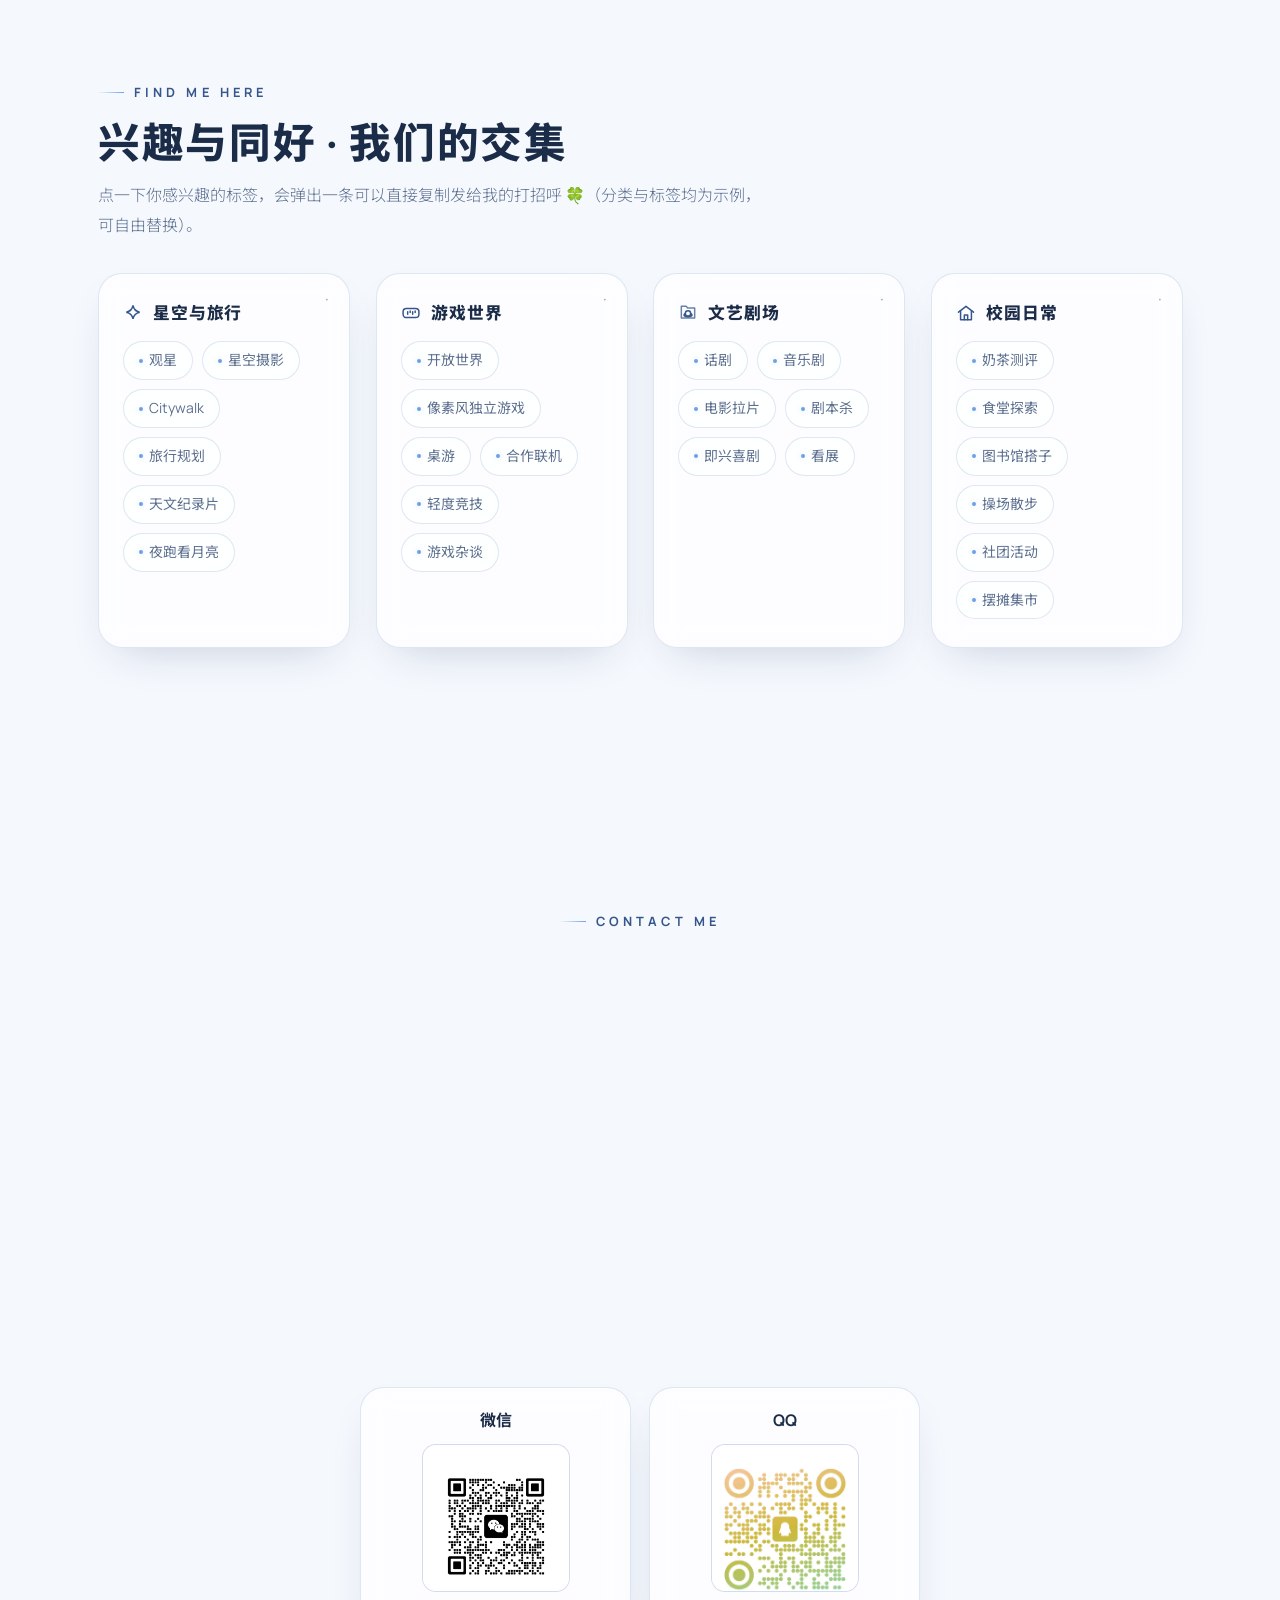
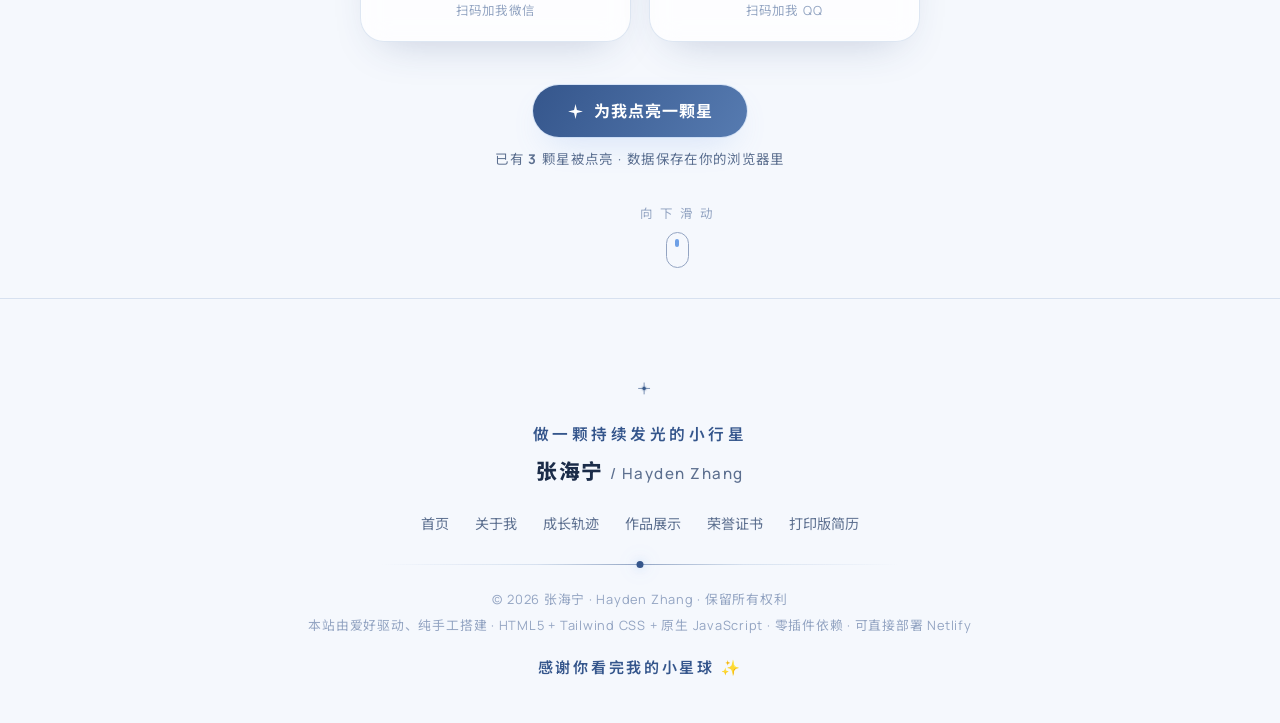
==== commit 067135bc: "Add files via upload" ====
--- a/index.html
+++ b/index.html
@@ -286,14 +286,12 @@
             <div class="zm-card hoverable tl-card reveal">
               <svg class="zm-corner" aria-hidden="true"><use href="#zm-mini"/></svg>
               <div class="tl-head">
-                <h3 class="tl-org">组织 / 社团名称</h3>
-                <span class="tl-role">岗位 · 待补充</span>
+                <h3 class="tl-org">校园探索阶段</h3>
+                <span class="tl-role">方向探索 · 待补充</span>
                 <span class="tl-time">20XX.09 – 20XX.06</span>
               </div>
               <p class="tl-desc">
-                <!-- 示例描述（第一人称 + 数据化成果）：-->
-                在大一加入了这个组织，从一个只会说“好的收到”的新人，慢慢学会把一件小事负责到底。
-                这里写下你印象最深的一段经历与成长。
+                刚进入大学，正在尝试不同领域、探索适合自己的方向，暂未加入固定学生组织。
               </p>
               <div class="tl-data">
                 <span>数据成果 · 待填</span>
@@ -321,13 +319,12 @@
             <div class="zm-card hoverable tl-card reveal" style="--d:.05s">
               <svg class="zm-corner" aria-hidden="true"><use href="#zm-mini"/></svg>
               <div class="tl-head">
-                <h3 class="tl-org">项目 / 比赛名称</h3>
-                <span class="tl-role">角色 · 待补充</span>
+                <h3 class="tl-org">新生季宣传页设计项目</h3>
+                <span class="tl-role">视觉设计 & 前端实现</span>
                 <span class="tl-time">20XX.03 – 20XX.08</span>
               </div>
               <p class="tl-desc">
-                <!-- 示例描述：-->
-                第一次真正带一支小队做事，从排期、分工到交付，明白了“靠谱”是可以用行动验证的。
+                独立完成院系新生导引季的宣传落地页设计与开发，从信息梳理到视觉呈现全流程跟进，帮助新生快速了解校园生活。
               </p>
               <div class="tl-data">
                 <span>数据成果 · 待填</span>
@@ -354,13 +351,12 @@
             <div class="zm-card hoverable tl-card reveal" style="--d:.05s">
               <svg class="zm-corner" aria-hidden="true"><use href="#zm-mini"/></svg>
               <div class="tl-head">
-                <h3 class="tl-org">正在发生：XX</h3>
-                <span class="tl-role">进行中 · 待补充</span>
+                <h3 class="tl-org">当下进行时 · 步履不停</h3>
+                <span class="tl-role">进行中</span>
                 <span class="tl-time">20XX.09 – 至今</span>
               </div>
               <p class="tl-desc">
-                <!-- 示例描述：-->
-                现在的我在为下一件想做的事积蓄能量，把每一天过成值得记录的一小段轨道。
+                认真对待每一段日常，在代码与设计里持续沉淀，保持对生活的热情与好奇，每一天都在为新的可能积蓄力量。
               </p>
               <div class="tl-data">
                 <span>数据成果 · 待填</span>
@@ -772,8 +768,8 @@
           <div class="zm-card hoverable contact-card reveal">
             <svg class="zm-corner" aria-hidden="true"><use href="#zm-mini"/></svg>
             <span class="contact-kind">FRIEND · 交友向</span>
-            <p class="contact-quote">如果你也喜欢星空 / 游戏 / 话剧，随时找我搭子！</p>
-            <button class="btn-ghost btn-sm contact-copy" data-copy-text="如果你也喜欢星空/游戏/话剧，随时找我搭子！">
+            <p class="contact-quote" id="quoteFriend"><span class="quote-text">发光并非太阳的专利，你也可以发光。</span><span class="quote-from">——郭沫若</span></p>
+            <button class="btn-ghost btn-sm contact-copy" data-copy-text="发光并非太阳的专利，你也可以发光。——郭沫若">
               <svg width="14" height="14" viewBox="0 0 24 24" fill="none" stroke="currentColor" stroke-width="2" stroke-linecap="round" stroke-linejoin="round"><rect x="9" y="9" width="12" height="12" rx="2.5"/><path d="M5 15H4a2 2 0 0 1-2-2V4a2 2 0 0 1 2-2h9a2 2 0 0 1 2 2v1"/></svg>
               复制这句话
             </button>
@@ -781,8 +777,8 @@
           <div class="zm-card hoverable contact-card reveal">
             <svg class="zm-corner" aria-hidden="true"><use href="#zm-mini"/></svg>
             <span class="contact-kind">CAMPAIGN · 竞选向</span>
-            <p class="contact-quote">如果认可我的想法，希望能得到你的支持 ✨</p>
-            <button class="btn-ghost btn-sm contact-copy" data-copy-text="如果认可我的想法，希望能得到你的支持✨">
+            <p class="contact-quote" id="quoteCampaign"><span class="quote-text">满地都是六便士，他却抬头看见了月亮。</span><span class="quote-from">——毛姆《月亮与六便士》</span></p>
+            <button class="btn-ghost btn-sm contact-copy" data-copy-text="满地都是六便士，他却抬头看见了月亮。——毛姆《月亮与六便士》">
               <svg width="14" height="14" viewBox="0 0 24 24" fill="none" stroke="currentColor" stroke-width="2" stroke-linecap="round" stroke-linejoin="round"><rect x="9" y="9" width="12" height="12" rx="2.5"/><path d="M5 15H4a2 2 0 0 1-2-2V4a2 2 0 0 1 2-2h9a2 2 0 0 1 2 2v1"/></svg>
               复制这句话
             </button>
--- a/css/style.css
+++ b/css/style.css
@@ -1033,4 +1033,19 @@
 
 /* ---------- 24. 备注：全站动效默认始终启用 ----------
    深空开场的品牌动效应始终在各类设备上播放，因此不再依据系统「减少动态」
-   (prefers-reduced-motion) 强制关闭动画。如需无障碍降级，可在此恢复适配。 */+   (prefers-reduced-motion) 强制关闭动画。如需无障碍降级，可在此恢复适配。 */
+
+/* ================================================================
+   25. 图片加载失败自愈（追加，不改动原有代码）
+   ----------------------------------------------------------------
+   - .img-broken-hide：失效图片直接脱离文档流，不显示破损图标、不占空间
+   - 相册/证书网格用 row dense，图片隐藏后剩余项自动向上填补，无空白格子
+   ================================================================ */
+.img-broken-hide { display: none !important; }
+.work-grid, .honor-grid, .qr-duo { grid-auto-flow: row dense; }
+
+/* ================================================================
+   26. 联系我 · 励志名言（正文与出处同排，出处弱化）
+   ================================================================ */
+.contact-quote .quote-text { color: var(--text); }
+.contact-quote .quote-from { font-size: .78em; color: var(--faint); }
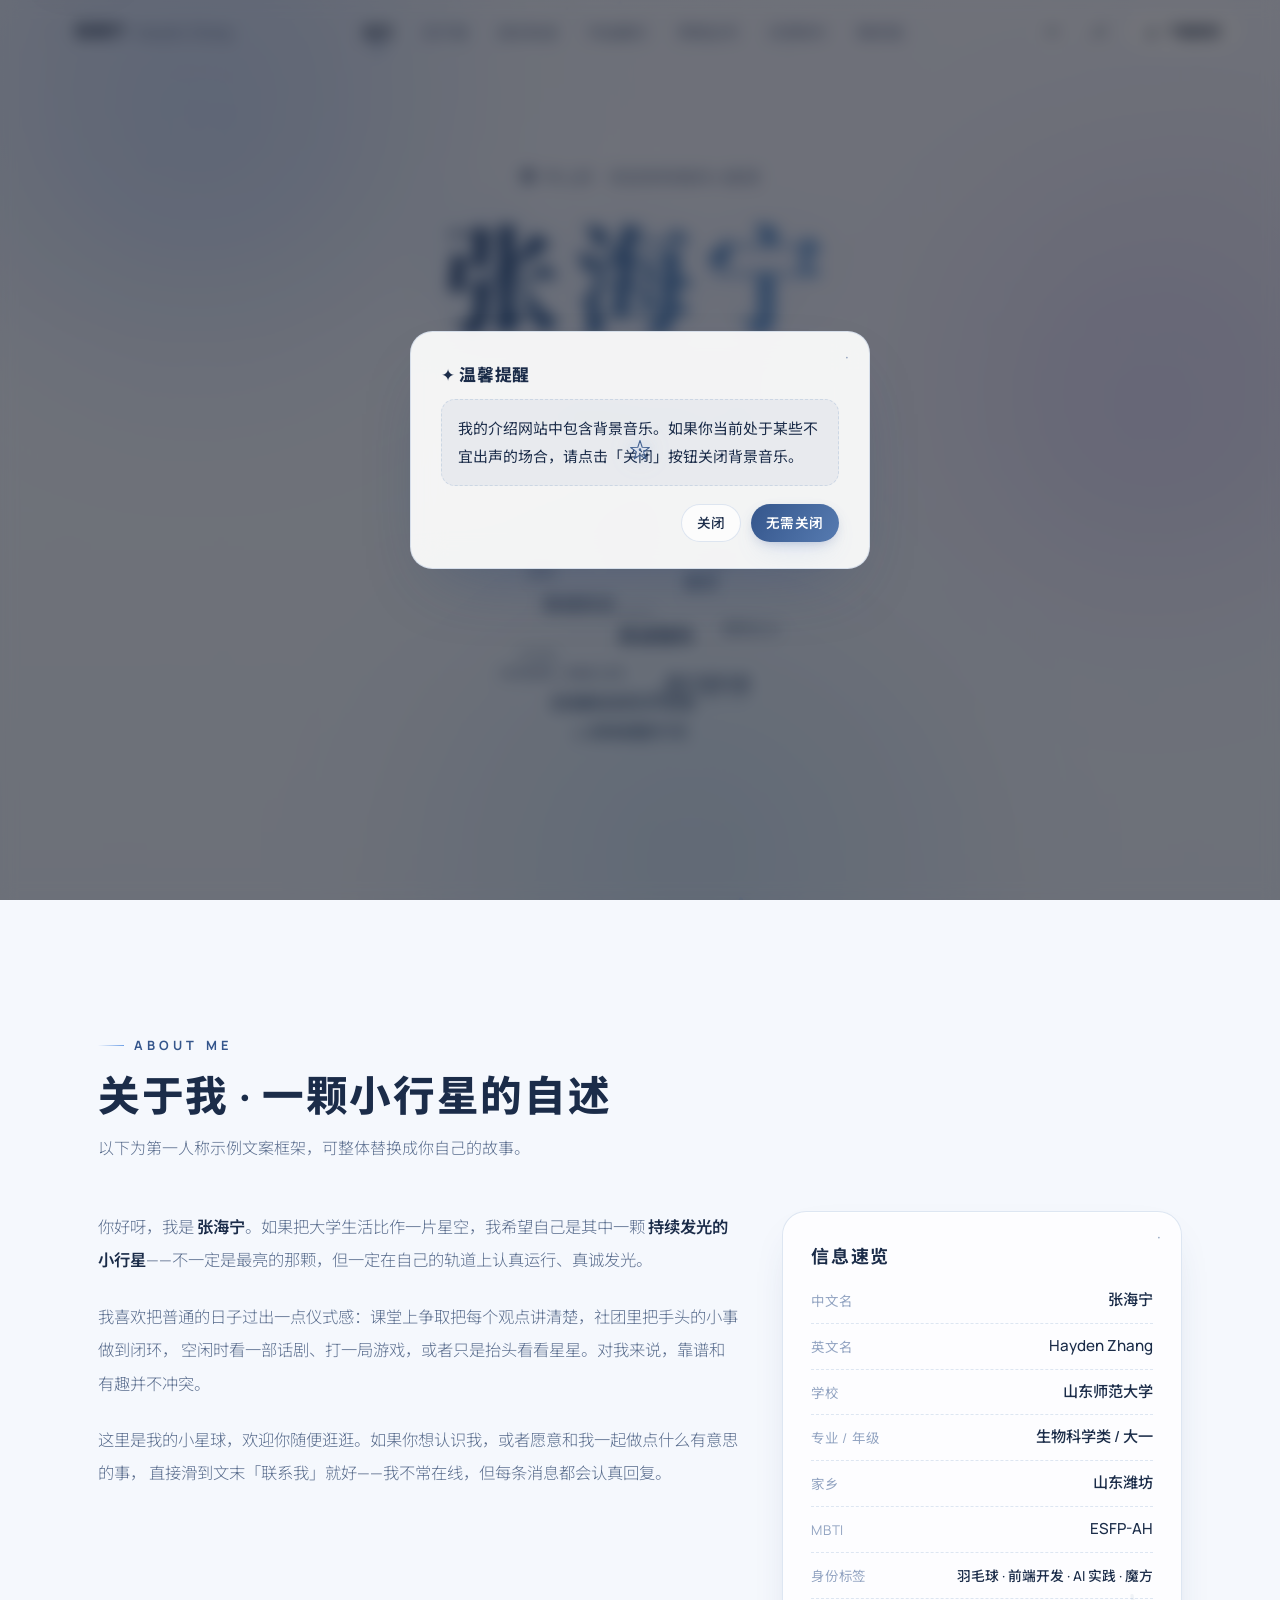
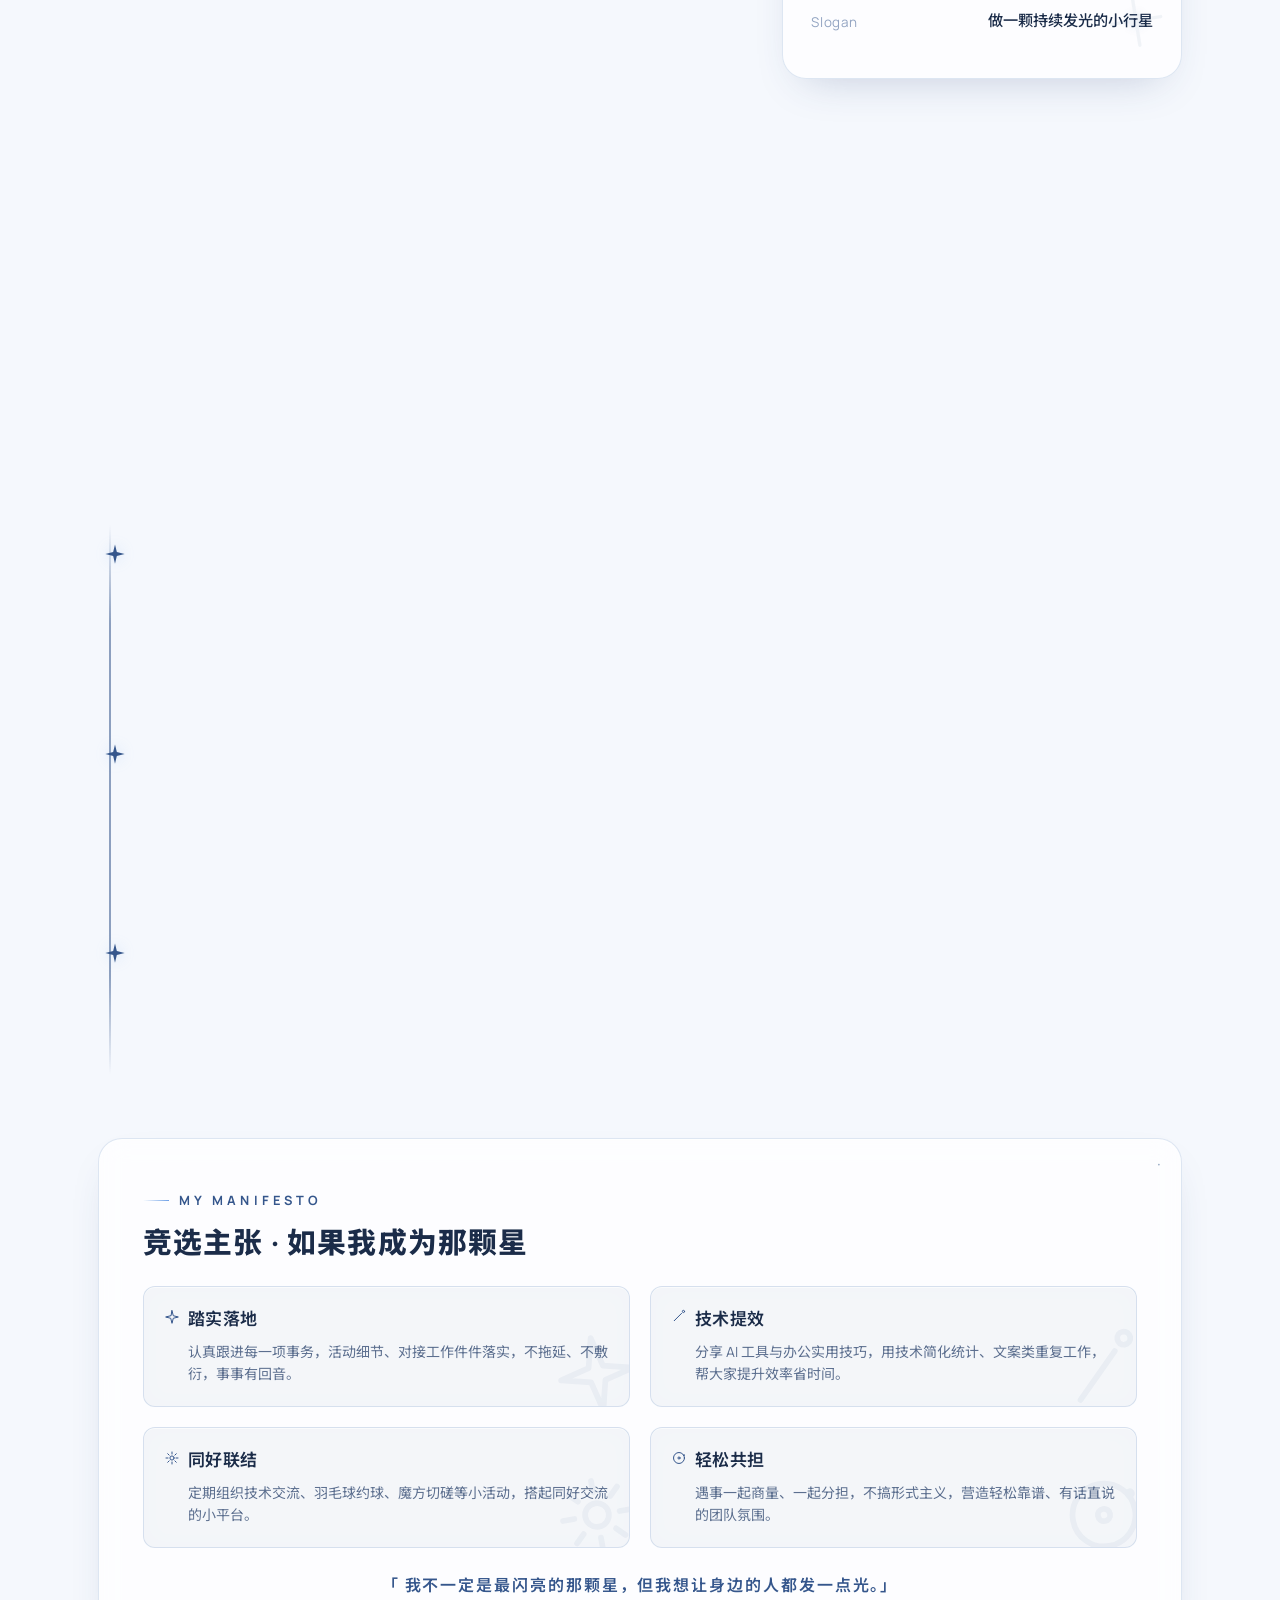
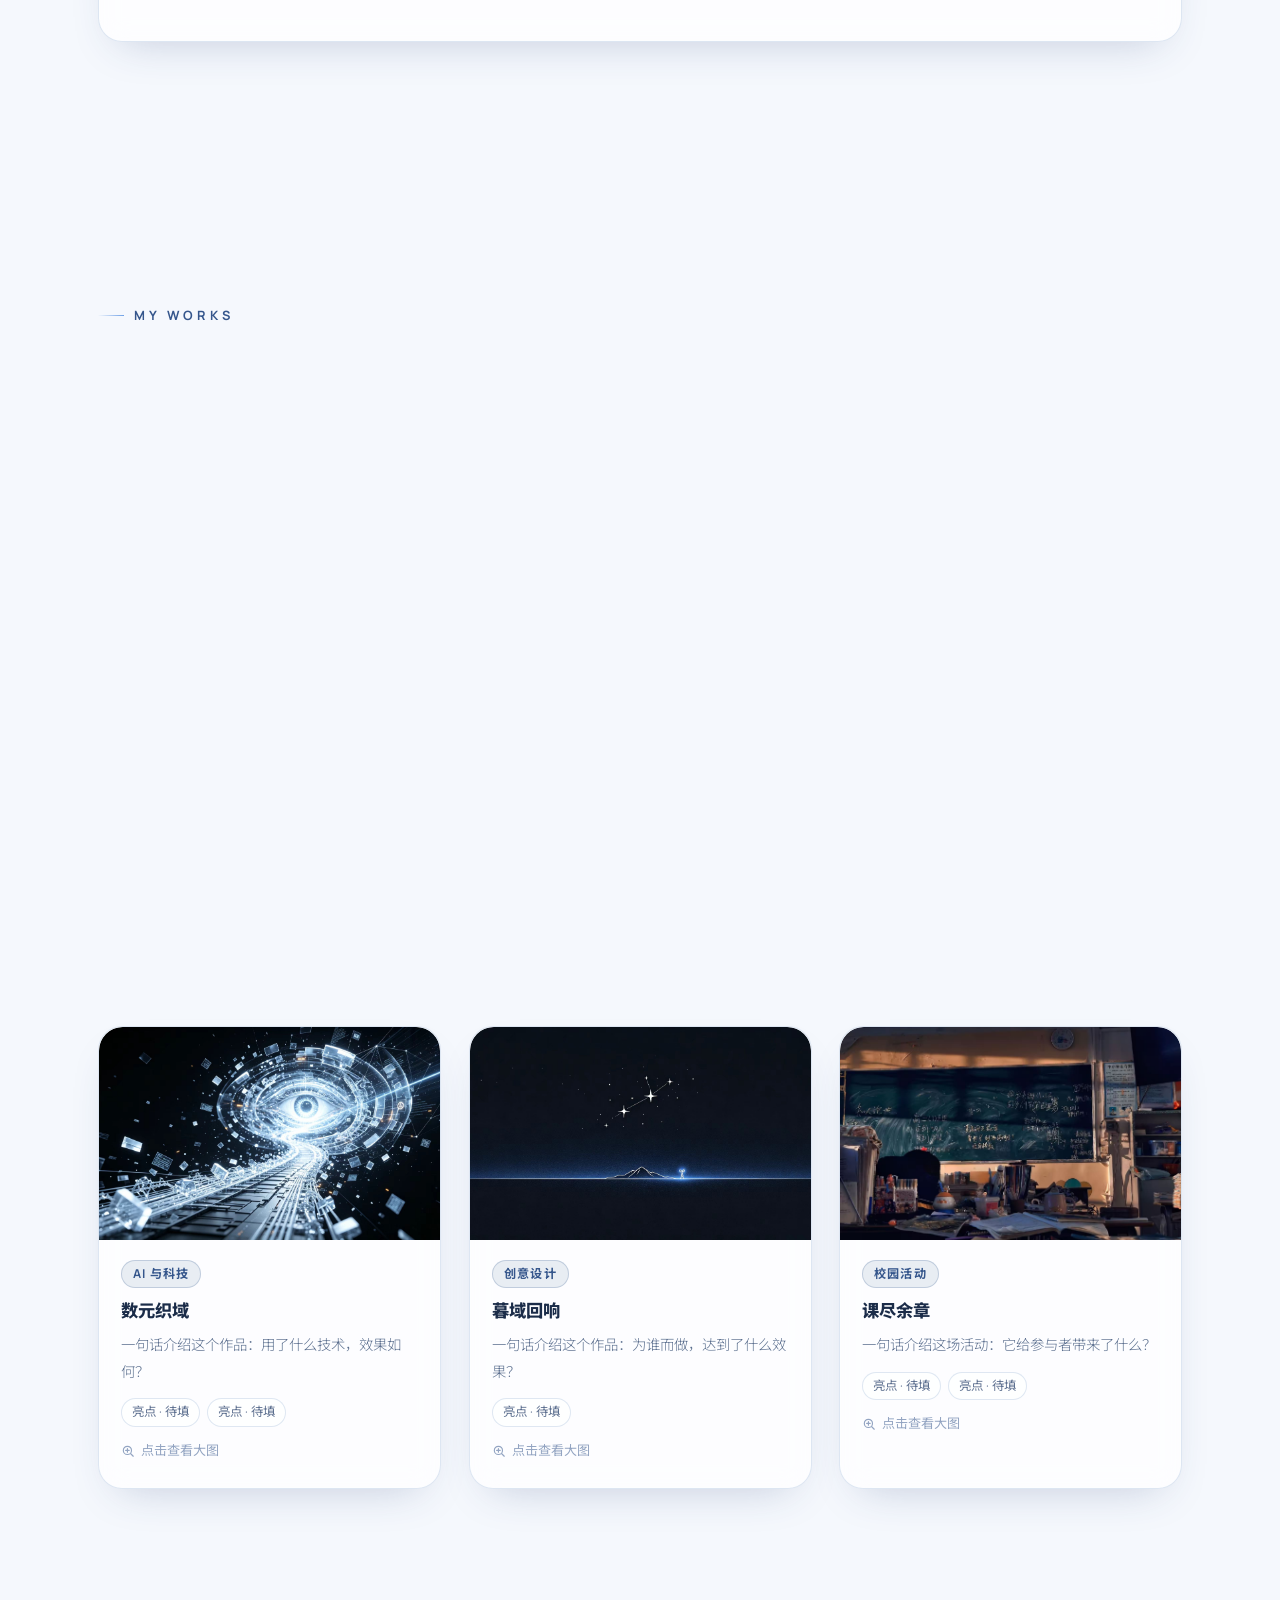
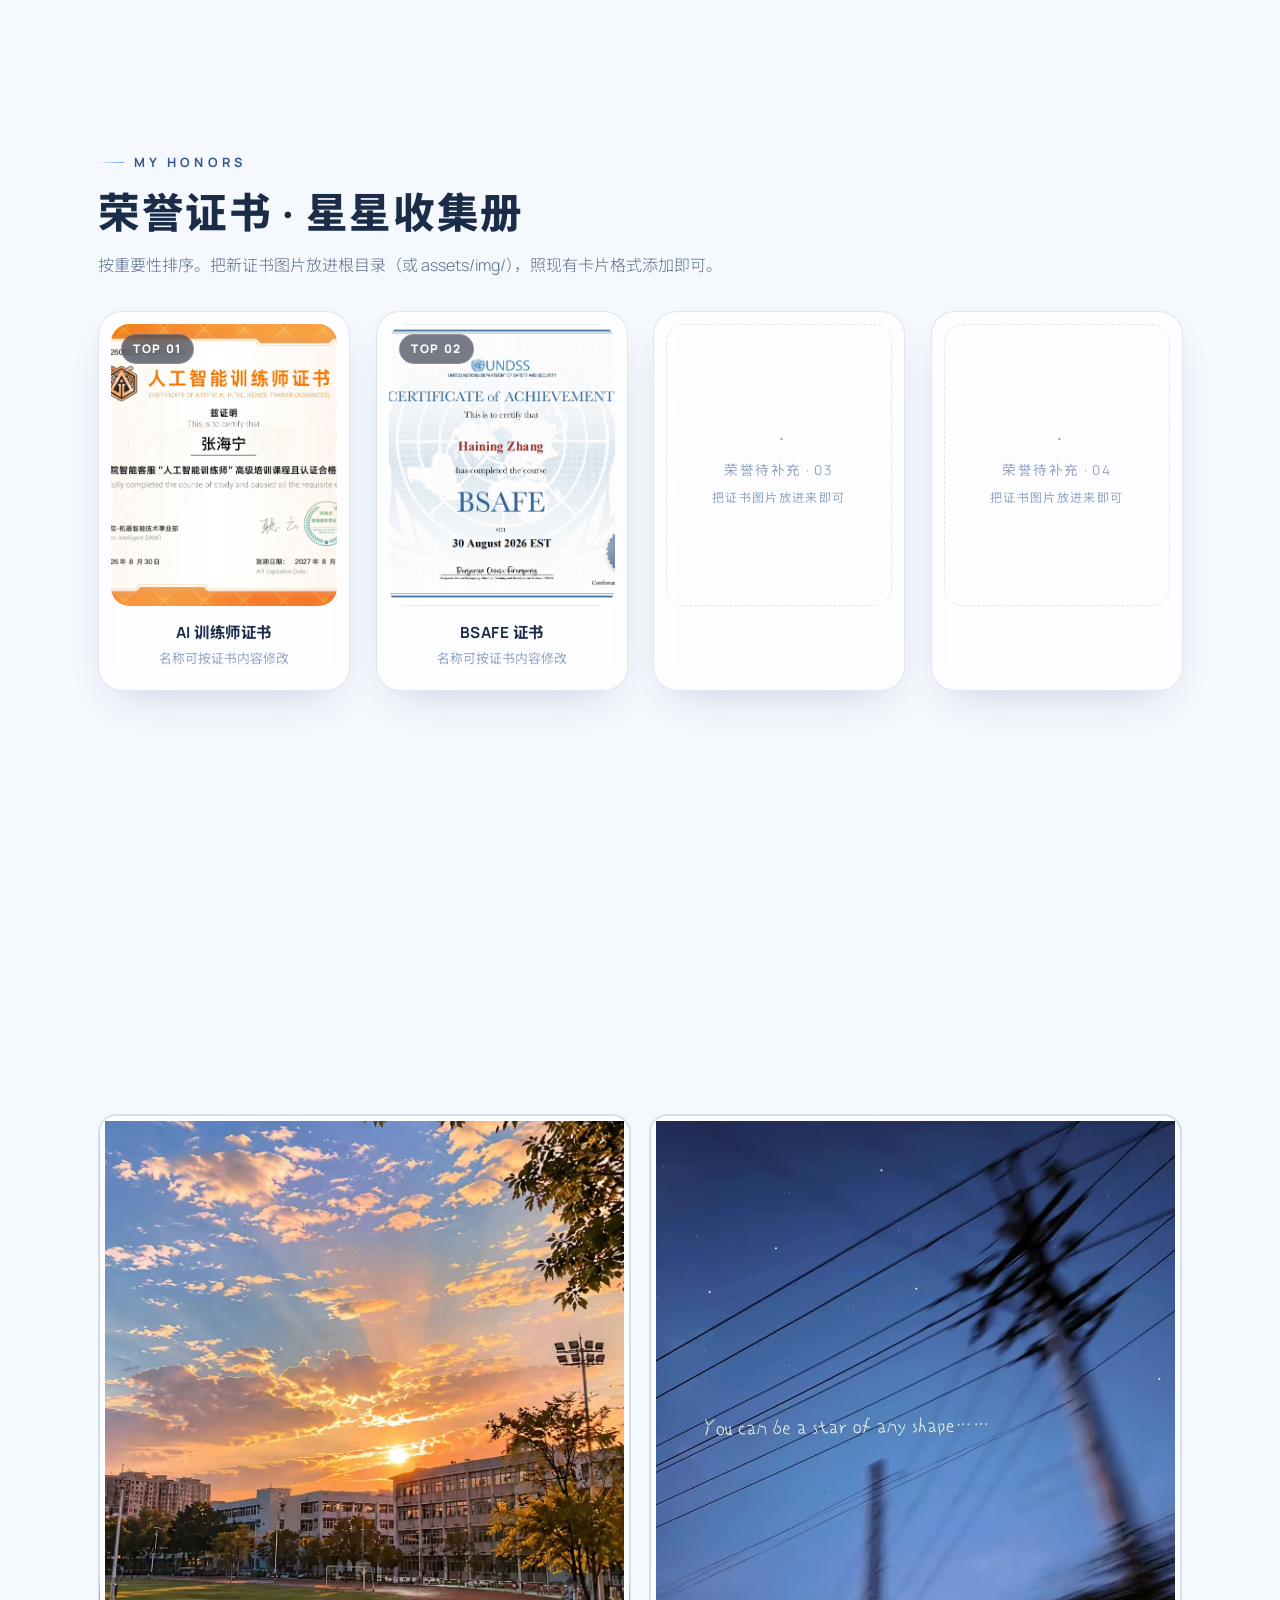
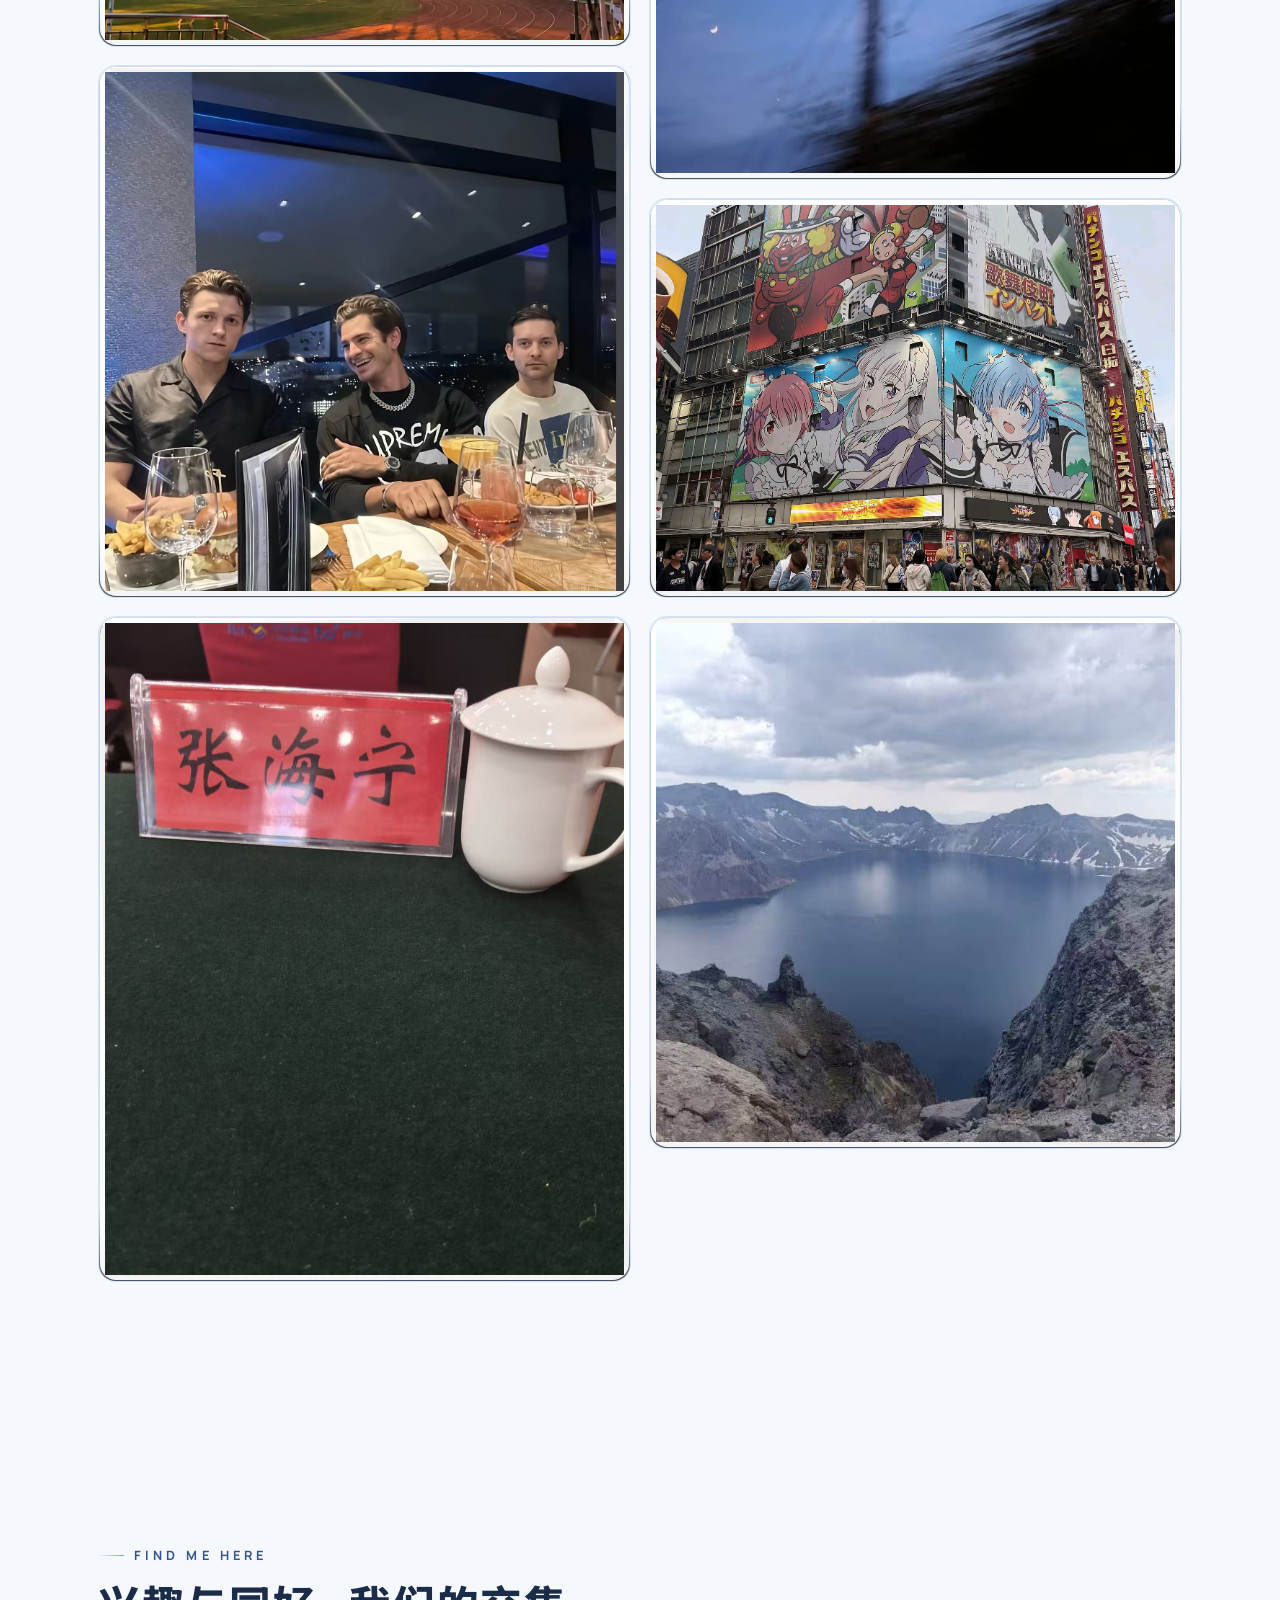
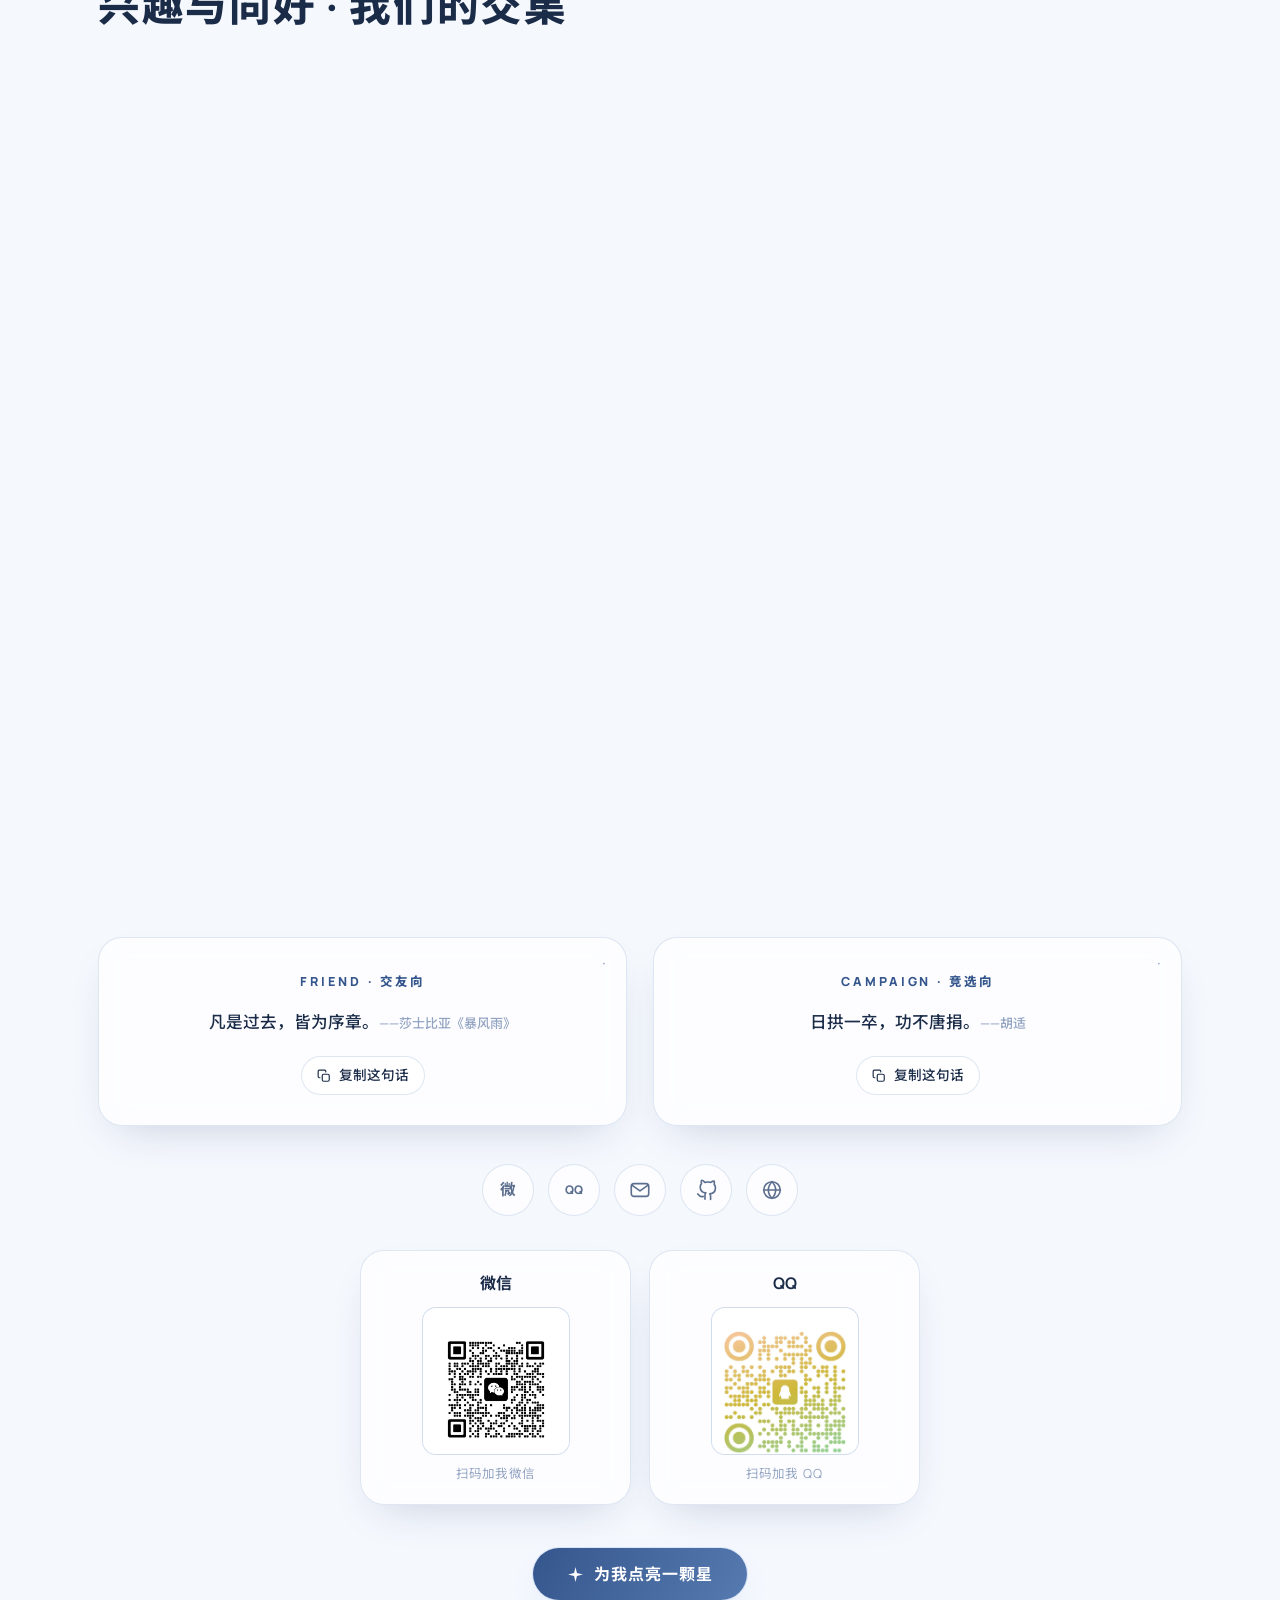
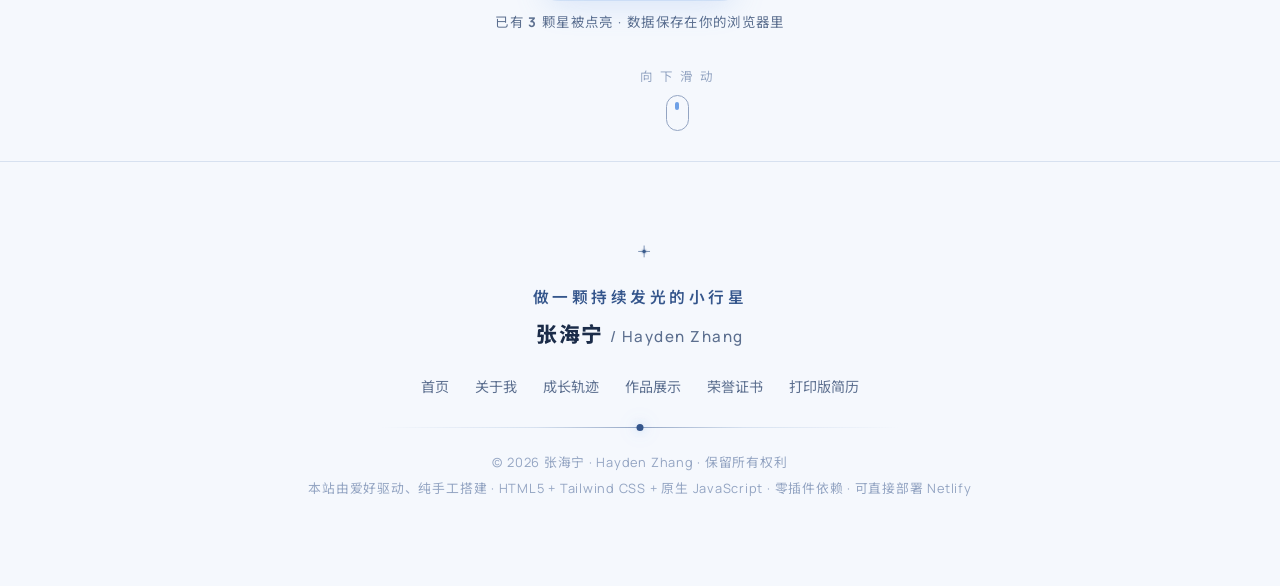
==== commit 9880cbcf: "Add files via upload" ====
--- a/index.html
+++ b/index.html
@@ -20,7 +20,7 @@
   <!-- 字体：Manrope（拉丁）+ Noto Sans SC（中文正文）+ Ma Shan Zheng（手写标注）；离线时自动回退系统字体 -->
   <link rel="preconnect" href="https://fonts.googleapis.com">
   <link rel="preconnect" href="https://fonts.gstatic.com" crossorigin>
-  <link href="https://fonts.googleapis.com/css2?family=Ma+Shan+Zheng&family=Manrope:wght@400;500;600;700;800&family=Noto+Sans+SC:wght@300;400;500;700;900&display=swap" rel="stylesheet">
+  <link href="https://fonts.googleapis.com/css2?family=Ma+Shan+Zheng&family=Manrope:wght@400;500;600;700;800&family=Noto+Sans+SC:wght@300;400;500;700;900&family=Noto+Serif+SC:wght@600;700;800;900&display=swap" rel="stylesheet">
 
   <!-- Tailwind CSS v3.4.17（本地化离线运行时，按需编译，无外部请求） -->
   <script>
@@ -293,11 +293,6 @@
               <p class="tl-desc">
                 刚进入大学，正在尝试不同领域、探索适合自己的方向，暂未加入固定学生组织。
               </p>
-              <div class="tl-data">
-                <span>数据成果 · 待填</span>
-                <span>数据成果 · 待填</span>
-                <span>数据成果 · 待填</span>
-              </div>
               <div class="tl-story">
                 <button class="tl-story-btn" aria-expanded="false">
                   ✨ 幕后故事 <span class="caret">▾</span>
@@ -326,10 +321,6 @@
               <p class="tl-desc">
                 独立完成院系新生导引季的宣传落地页设计与开发，从信息梳理到视觉呈现全流程跟进，帮助新生快速了解校园生活。
               </p>
-              <div class="tl-data">
-                <span>数据成果 · 待填</span>
-                <span>数据成果 · 待填</span>
-              </div>
               <div class="tl-story">
                 <button class="tl-story-btn" aria-expanded="false">
                   ✨ 幕后故事 <span class="caret">▾</span>
@@ -358,9 +349,6 @@
               <p class="tl-desc">
                 认真对待每一段日常，在代码与设计里持续沉淀，保持对生活的热情与好奇，每一天都在为新的可能积蓄力量。
               </p>
-              <div class="tl-data">
-                <span>数据成果 · 待填</span>
-              </div>
               <div class="tl-story">
                 <button class="tl-story-btn" aria-expanded="false">
                   ✨ 幕后故事 <span class="caret">▾</span>
--- a/css/style.css
+++ b/css/style.css
@@ -330,6 +330,7 @@
 .hero-greeting { color: var(--muted); font-size: .95rem; letter-spacing: .12em; }
 .hero-greeting .emo { display: inline-block; font-size: 1.15rem; margin-right: 6px; }
 .hero-name {
+  font-family: "Noto Serif SC", "Manrope", "Noto Sans SC", ui-sans-serif, system-ui, -apple-system, "Segoe UI", "PingFang SC", "Microsoft YaHei", serif;
   font-size: clamp(3.2rem, 11vw, 7.5rem);
   font-weight: 800; line-height: 1.1; letter-spacing: .1em;
   background: var(--hero-grad);
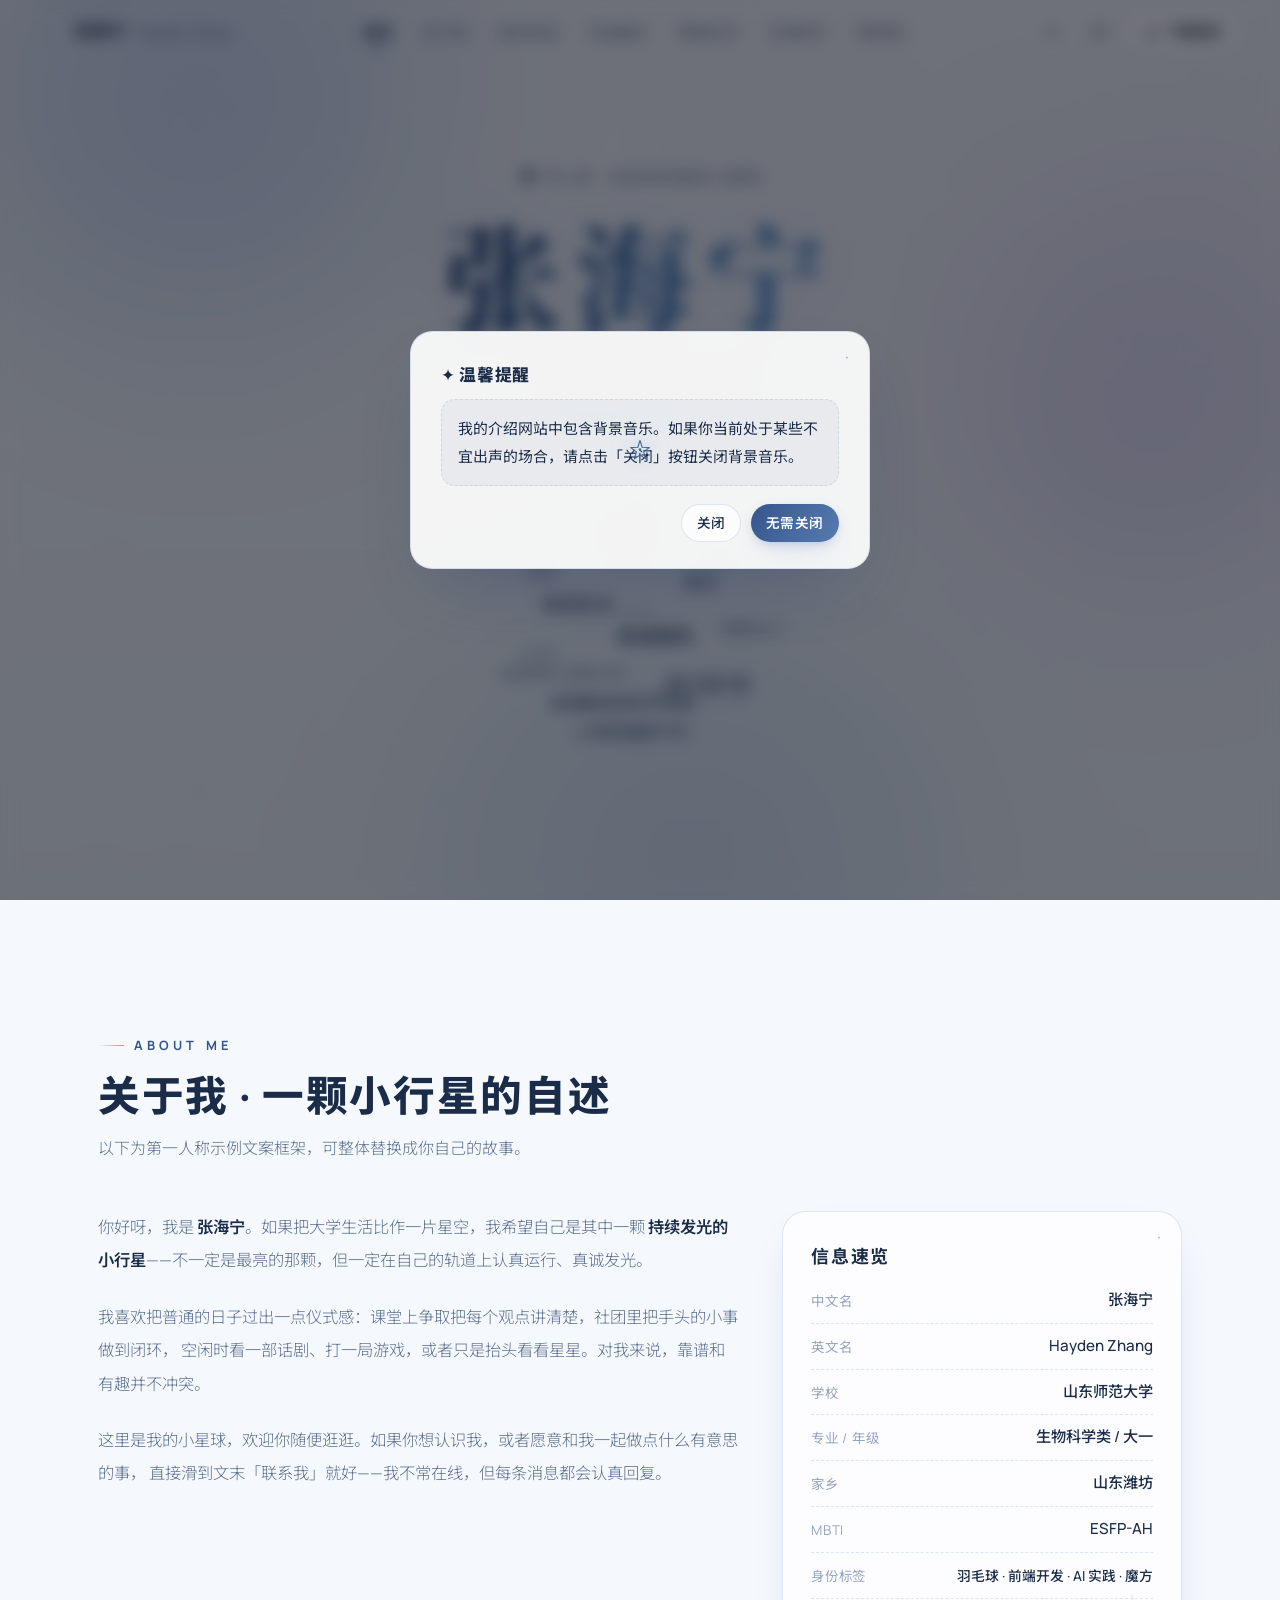
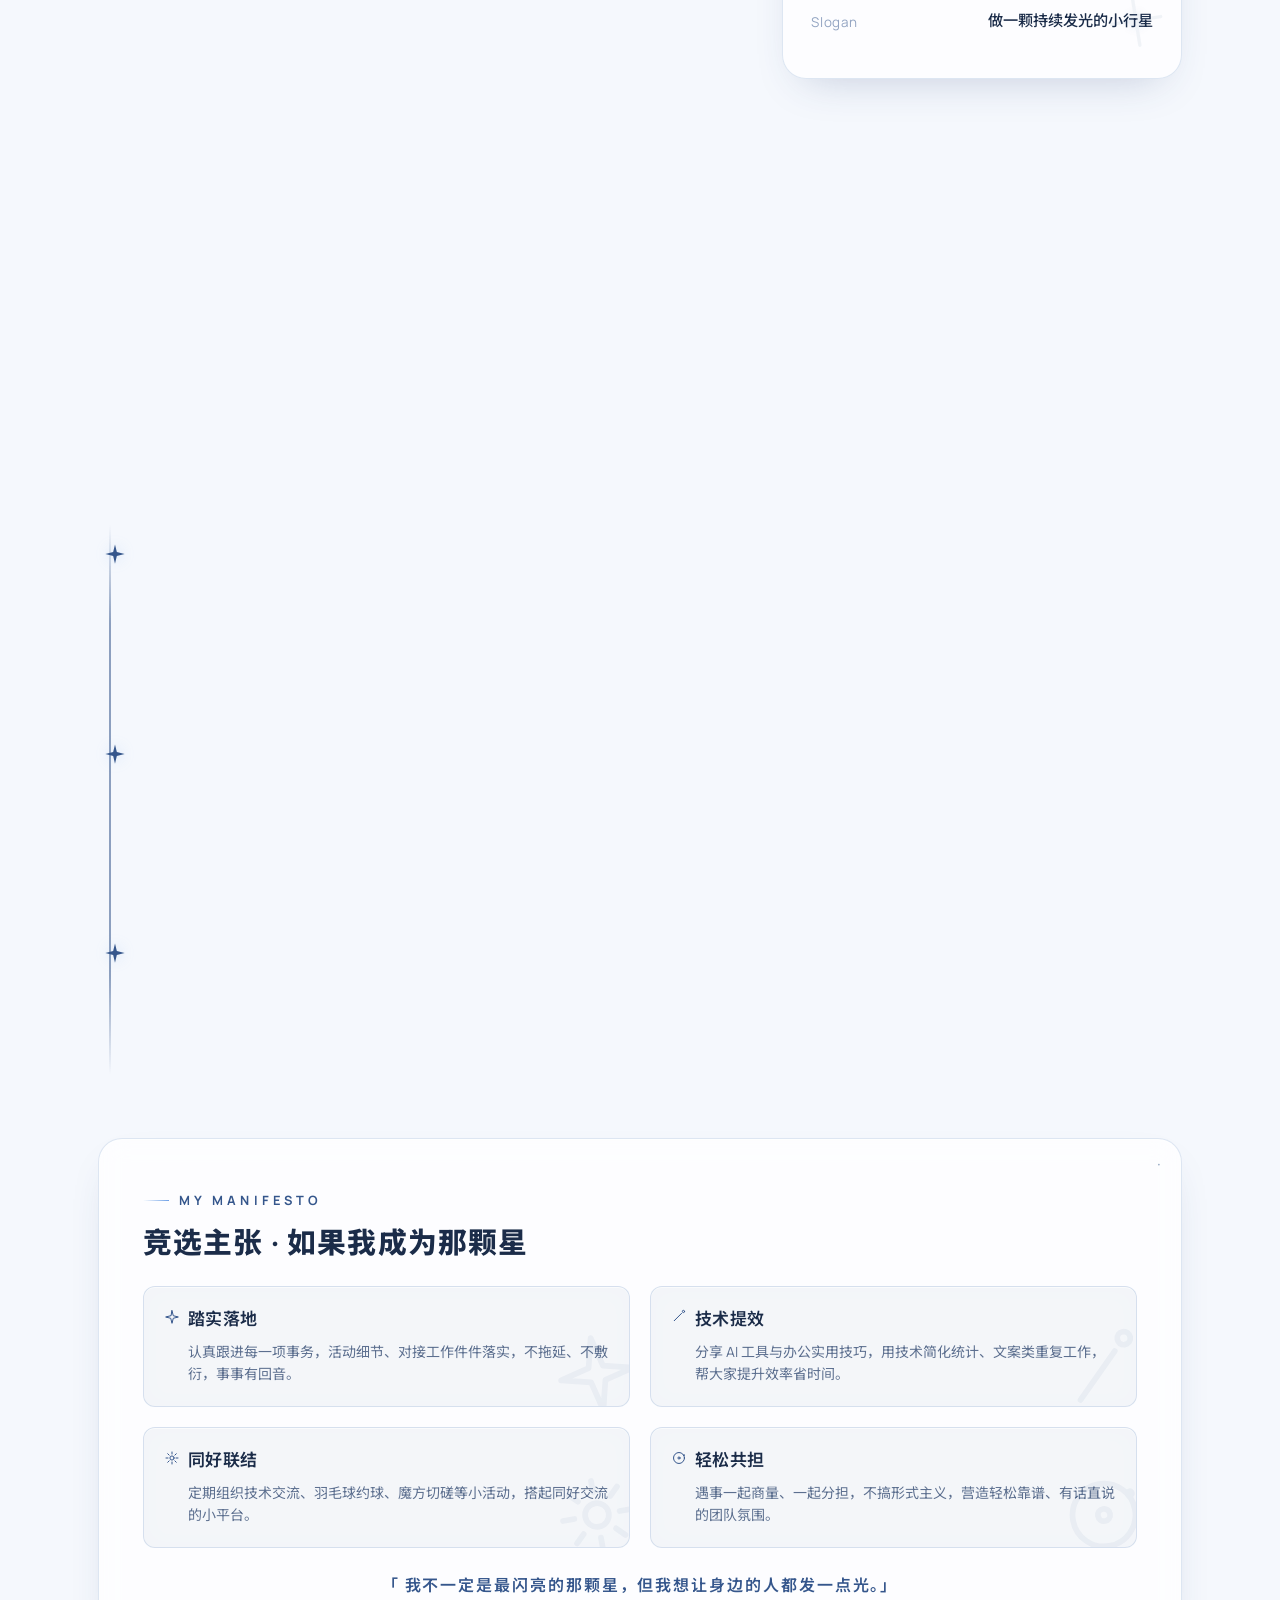
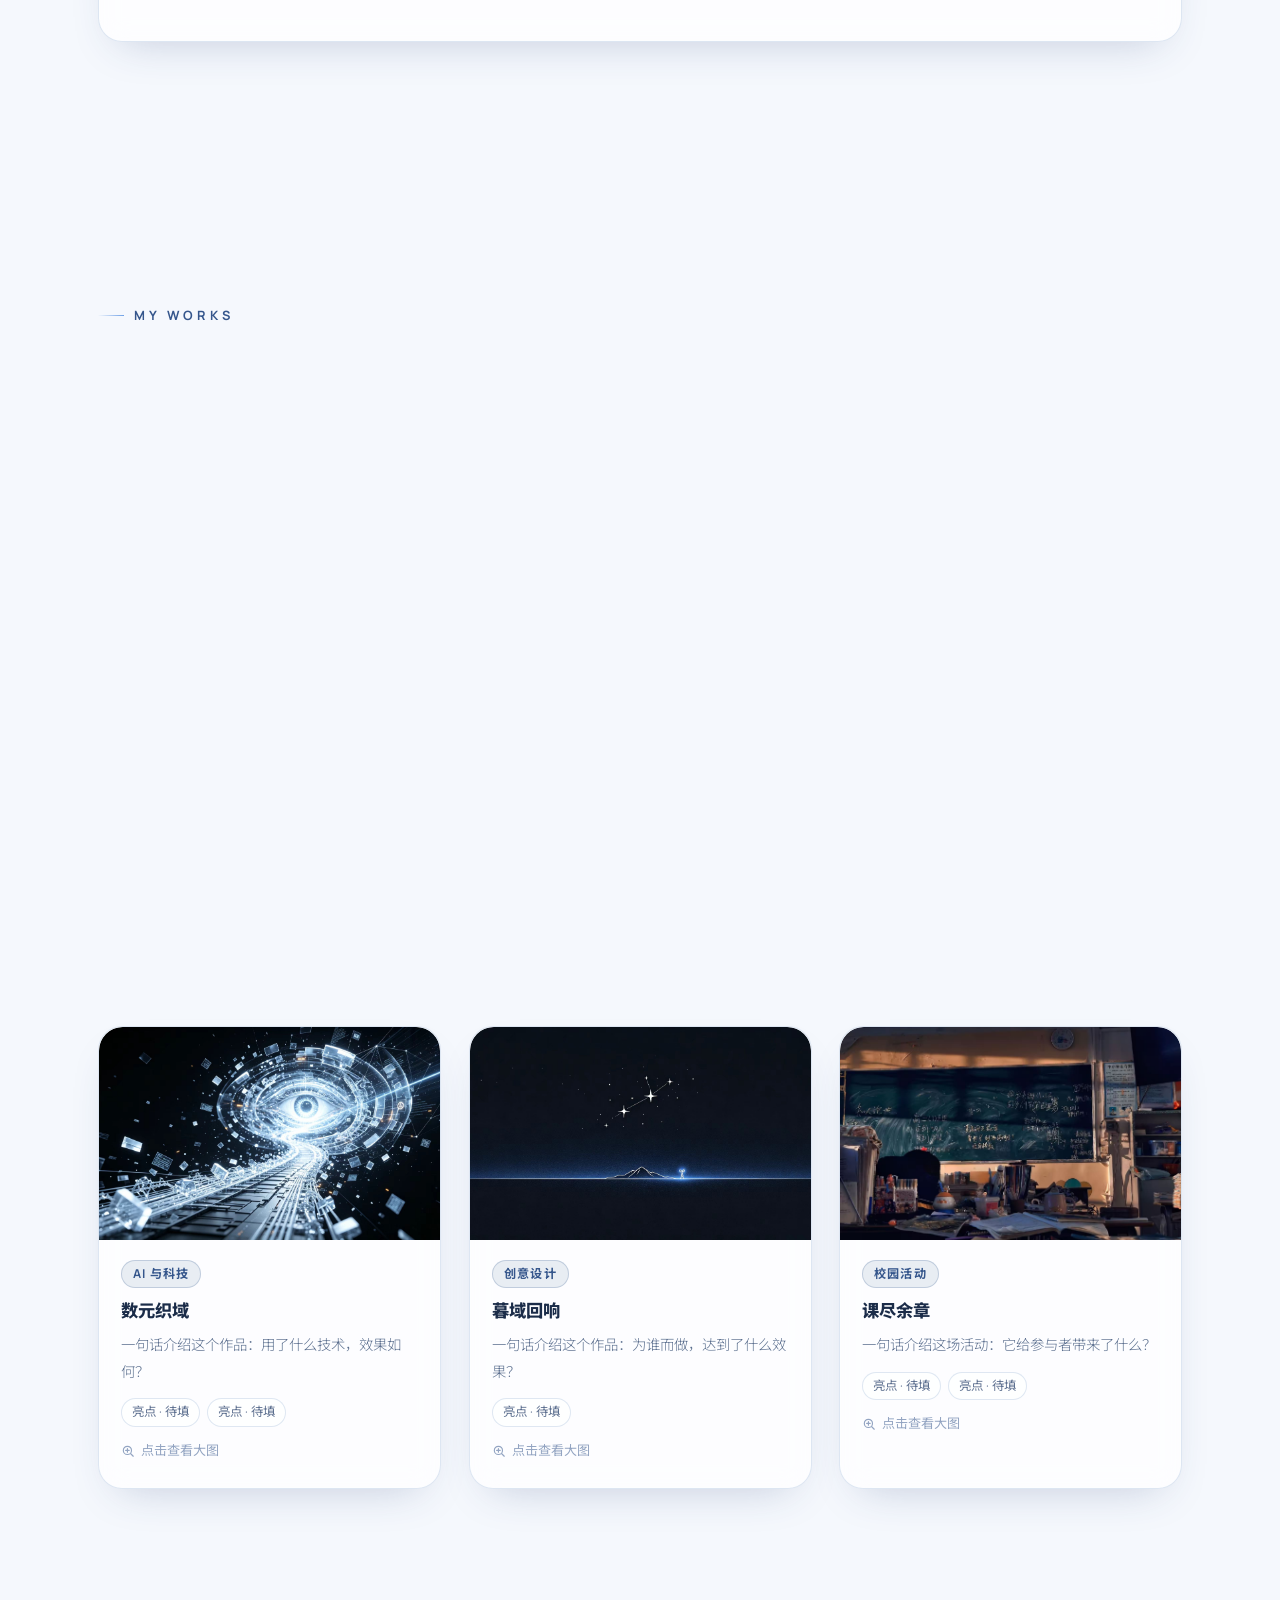
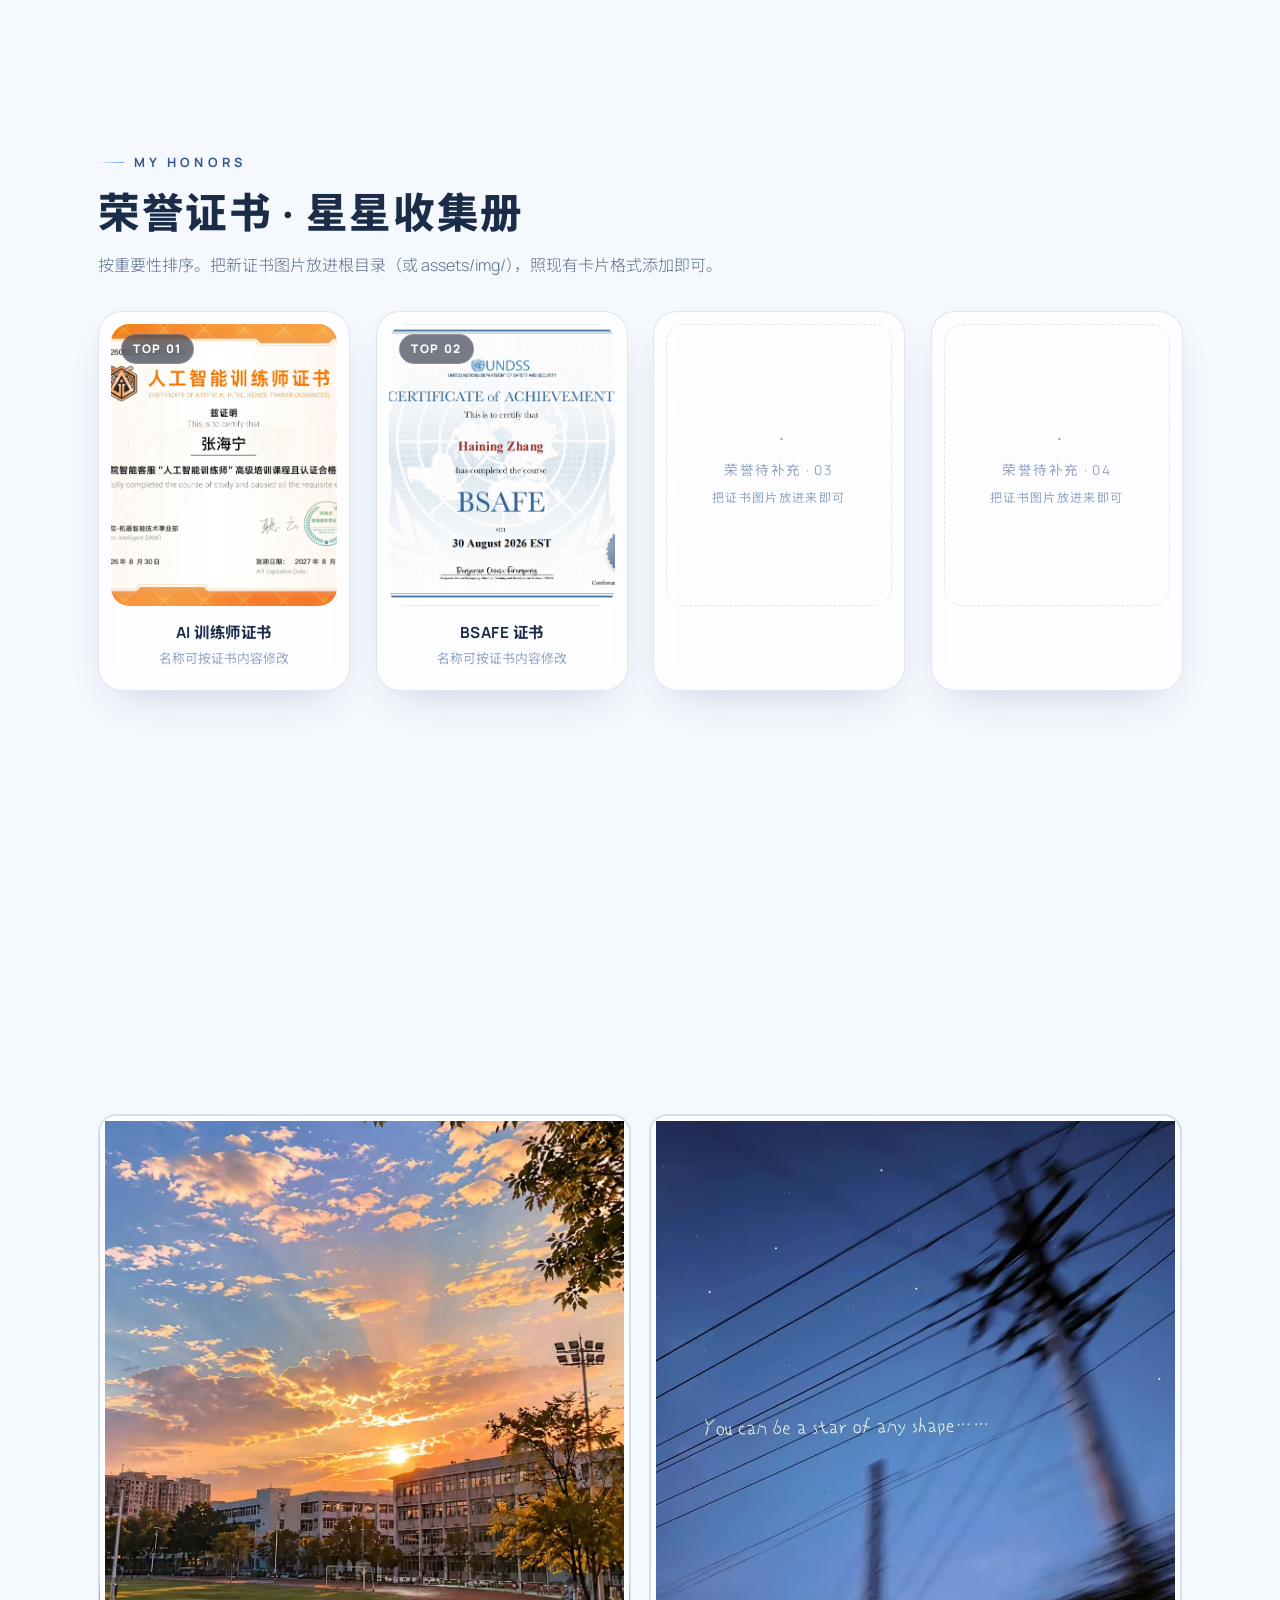
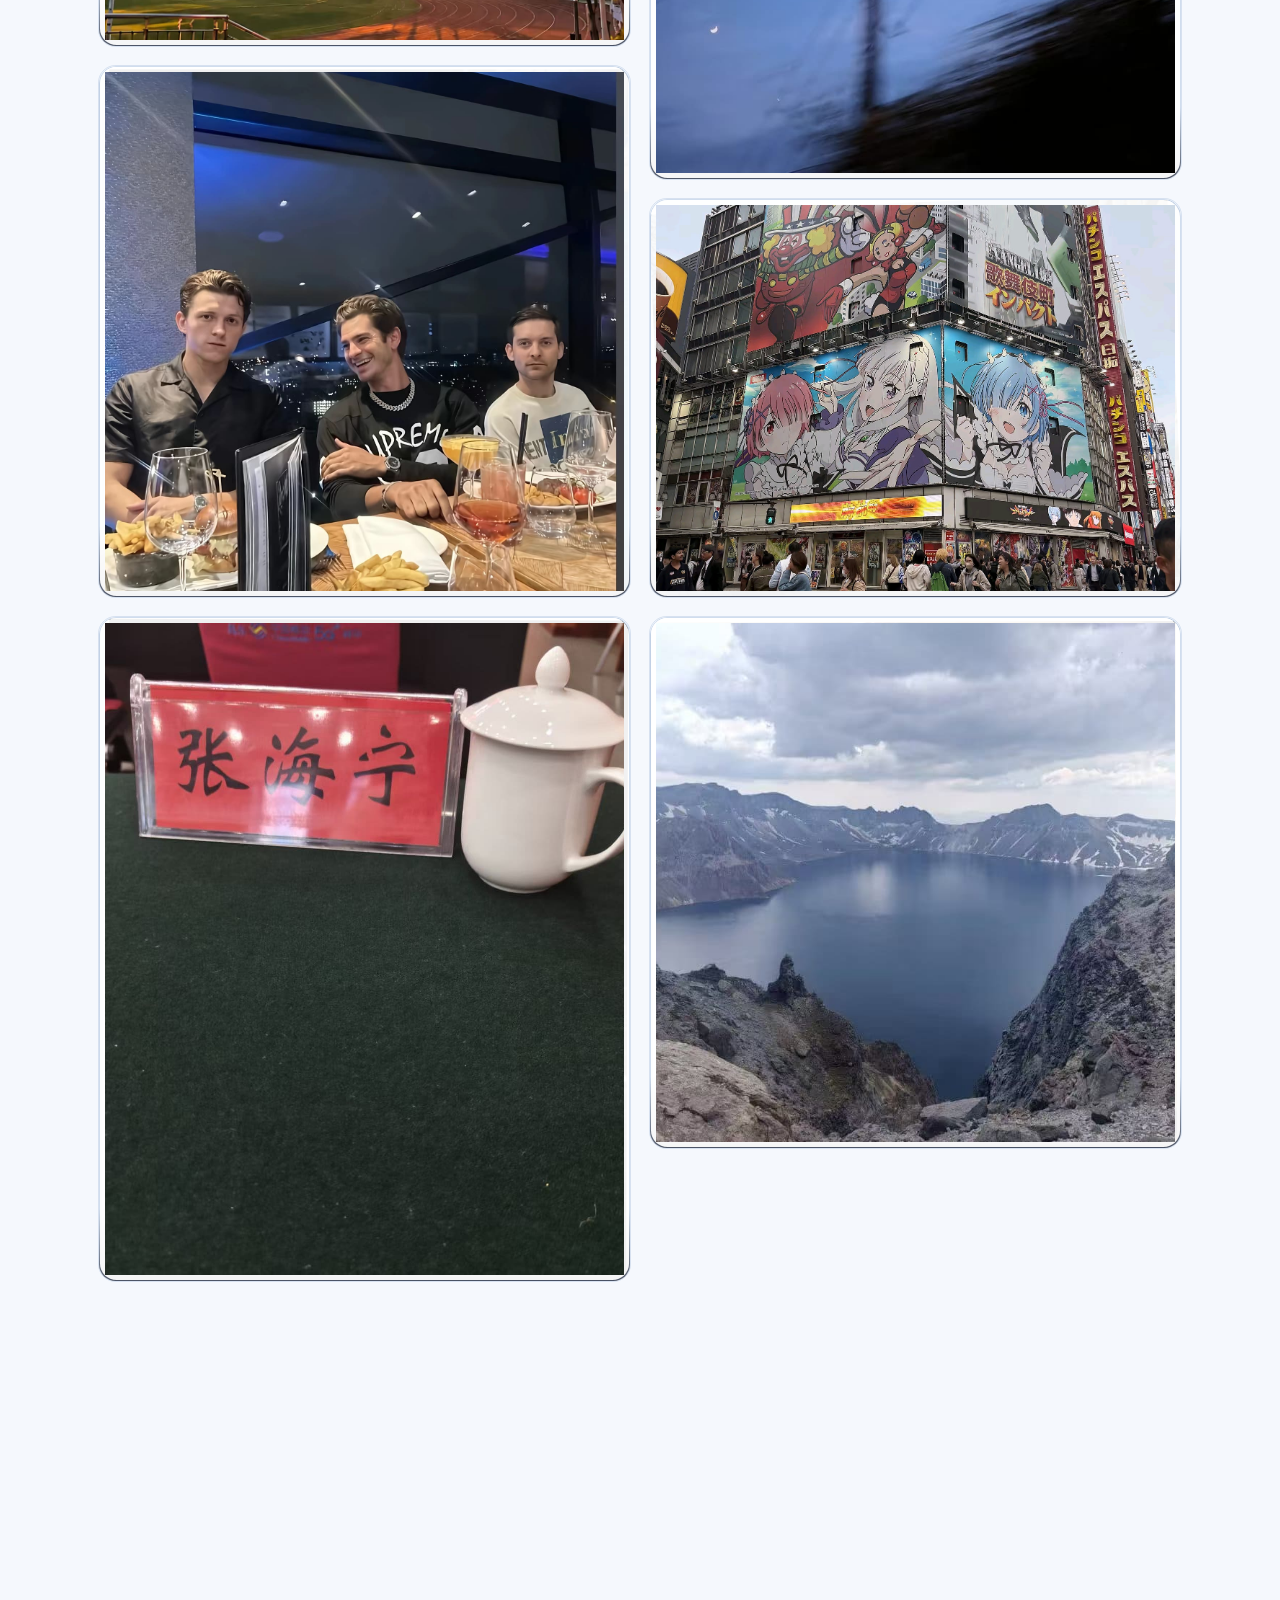
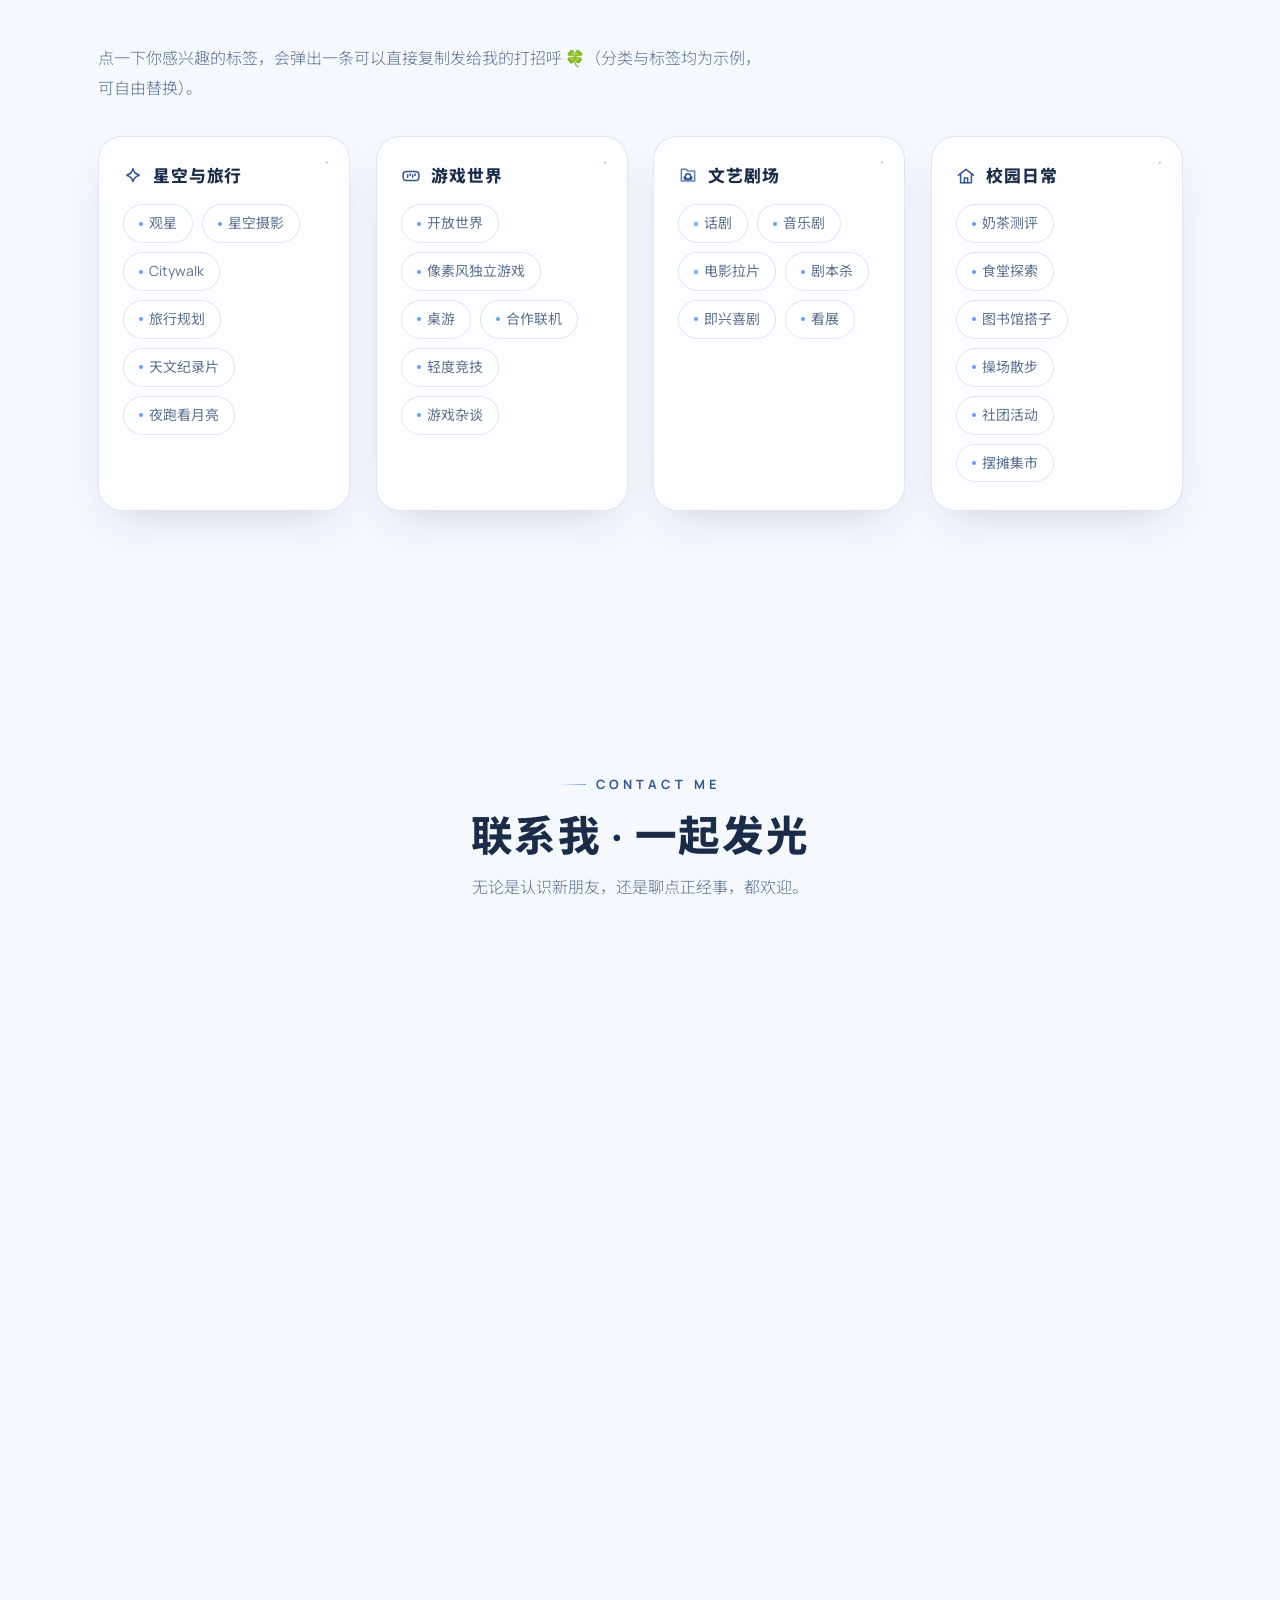
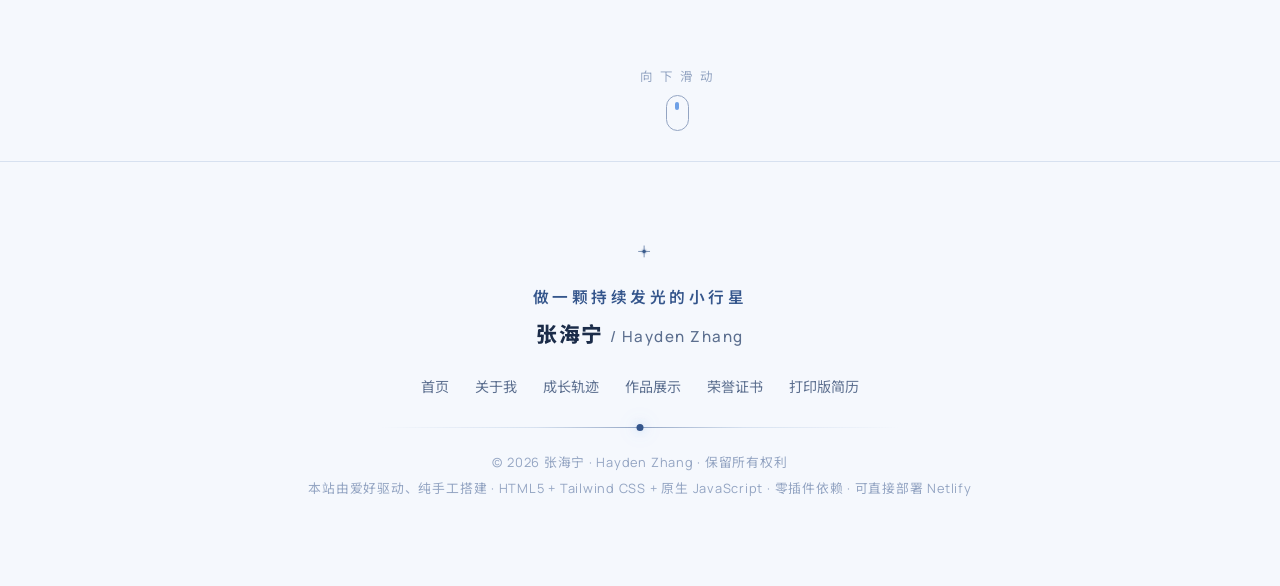
==== commit dd879f93: "Add files via upload" ====
--- a/index.html
+++ b/index.html
@@ -162,7 +162,7 @@
           <!-- 静音（默认显示） -->
           <svg id="bgmIconOff" width="17" height="17" viewBox="0 0 24 24" fill="none" stroke="currentColor" stroke-width="2" stroke-linecap="round" stroke-linejoin="round"><path d="M9 18V5l12-2v13"/><circle cx="6" cy="18" r="3"/><circle cx="18" cy="16" r="3"/><path d="M3 3l18 18"/></svg>
         </button>
-        <a class="btn-resume" href="resume.html" target="_blank" rel="noopener" title="打开打印版求职简历">
+        <a class="btn-resume" href="resume.html" title="打开打印版求职简历">
           <svg width="15" height="15" viewBox="0 0 24 24" fill="none" stroke="currentColor" stroke-width="2" stroke-linecap="round" stroke-linejoin="round"><path d="M21 15v4a2 2 0 0 1-2 2H5a2 2 0 0 1-2-2v-4"/><path d="M7 10l5 5 5-5"/><path d="M12 15V3"/></svg>
           <span>下载简历</span>
         </a>
@@ -287,7 +287,7 @@
               <svg class="zm-corner" aria-hidden="true"><use href="#zm-mini"/></svg>
               <div class="tl-head">
                 <h3 class="tl-org">校园探索阶段</h3>
-                <span class="tl-role">方向探索 · 待补充</span>
+                <span class="tl-role">方向探索</span>
                 <span class="tl-time">20XX.09 – 20XX.06</span>
               </div>
               <p class="tl-desc">
@@ -299,7 +299,7 @@
                 </button>
                 <div class="tl-story-body">
                   <div>
-                    <p class="tl-story-text">这里会讲一个只有我知道的小故事——比如第一次搞砸、又第一次扳回来。等你想好了就写在这里 ✨</p>
+                    <p class="tl-story-text">那阵子我其实挺慌的：什么都想试试，又怕哪样都不够好，看着身边的人各自有去处，自己却说不清要往哪走。后来慢慢想通了——迷茫不是缺点，只是一个还没被回答的问题。索性先把手上每件小事做扎实，路是走出来的，不是想出来的。</p>
                   </div>
                 </div>
               </div>
@@ -327,7 +327,7 @@
                 </button>
                 <div class="tl-story-body">
                   <div>
-                    <p class="tl-story-text">留一个位置，放一段“大家不知道的事”。</p>
+                    <p class="tl-story-text">上线前一晚，我抱着手机反复刷新，就为了确认别人点开能正常显示。后来听说有新生真的靠着这个页面找到了想去的社团，那种「我做的东西被用上了」的踏实感，比任何夸奖都来得实在。也是那次让我确定：我更想做一个能把想法真正落地的人。</p>
                   </div>
                 </div>
               </div>
@@ -787,8 +787,8 @@
           <a class="social-link reveal" href="https://github.com/Kenterles" target="_blank" rel="noopener" aria-label="GitHub" title="GitHub">
             <svg viewBox="0 0 24 24" fill="none" stroke="currentColor" stroke-width="1.8" stroke-linecap="round" stroke-linejoin="round"><path d="M9 19c-4.5 1.5-4.5-2.2-6-2.7m14 6v-3.6a3.3 3.3 0 0 0-.9-2.5c3-.3 6.2-1.5 6.2-6.7a5.2 5.2 0 0 0-1.4-3.6 4.8 4.8 0 0 0-.1-3.6s-1.1-.3-3.6 1.4a12.6 12.6 0 0 0-6.4 0C8.3 1.1 7.2 1.4 7.2 1.4a4.8 4.8 0 0 0-.1 3.6 5.2 5.2 0 0 0-1.4 3.6c0 5.1 3.1 6.2 6.1 6.6a3.3 3.3 0 0 0-.9 2.5V22"/></svg>
           </a>
-          <a class="social-link reveal" href="#" data-coming="个人站点链接待补充" target="_blank" rel="noopener" aria-label="个人站点（链接待补充）" title="个人站点">
-            <svg viewBox="0 0 24 24" fill="none" stroke="currentColor" stroke-width="1.8" stroke-linecap="round"><circle cx="12" cy="12" r="9"/><path d="M3 12h18M12 3c2.6 2.6 4 5.7 4 9s-1.4 6.4-4 9c-2.6-2.6-4-5.7-4-9s1.4-6.4 4-9Z"/></svg>
+          <a class="social-link reveal" href="https://www.youtube.com/@enterlesK-r3p" target="_blank" rel="noopener" aria-label="YouTube 个人主页（新窗口打开）" title="YouTube">
+            <svg viewBox="0 0 24 24" fill="currentColor"><path d="M23.498 6.186a3.016 3.016 0 0 0-2.122-2.136C19.505 3.545 12 3.545 12 3.545s-7.505 0-9.377.505A3.017 3.017 0 0 0 .502 6.186C0 8.07 0 12 0 12s0 3.93.502 5.814a3.016 3.016 0 0 0 2.122 2.136c1.871.505 9.376.505 9.376.505s7.505 0 9.377-.505a3.015 3.015 0 0 0 2.122-2.136C24 15.93 24 12 24 12s0-3.93-.502-5.814zM9.545 15.568V8.432L15.818 12l-6.273 3.568z"/></svg>
           </a>
         </div>
 
@@ -831,7 +831,7 @@
         <a href="#journey">成长轨迹</a>
         <a href="#works">作品展示</a>
         <a href="#honors">荣誉证书</a>
-        <a href="resume.html" target="_blank" rel="noopener">打印版简历</a>
+        <a href="resume.html">打印版简历</a>
       </nav>
 
       <div class="divider-line" aria-hidden="true"></div>
